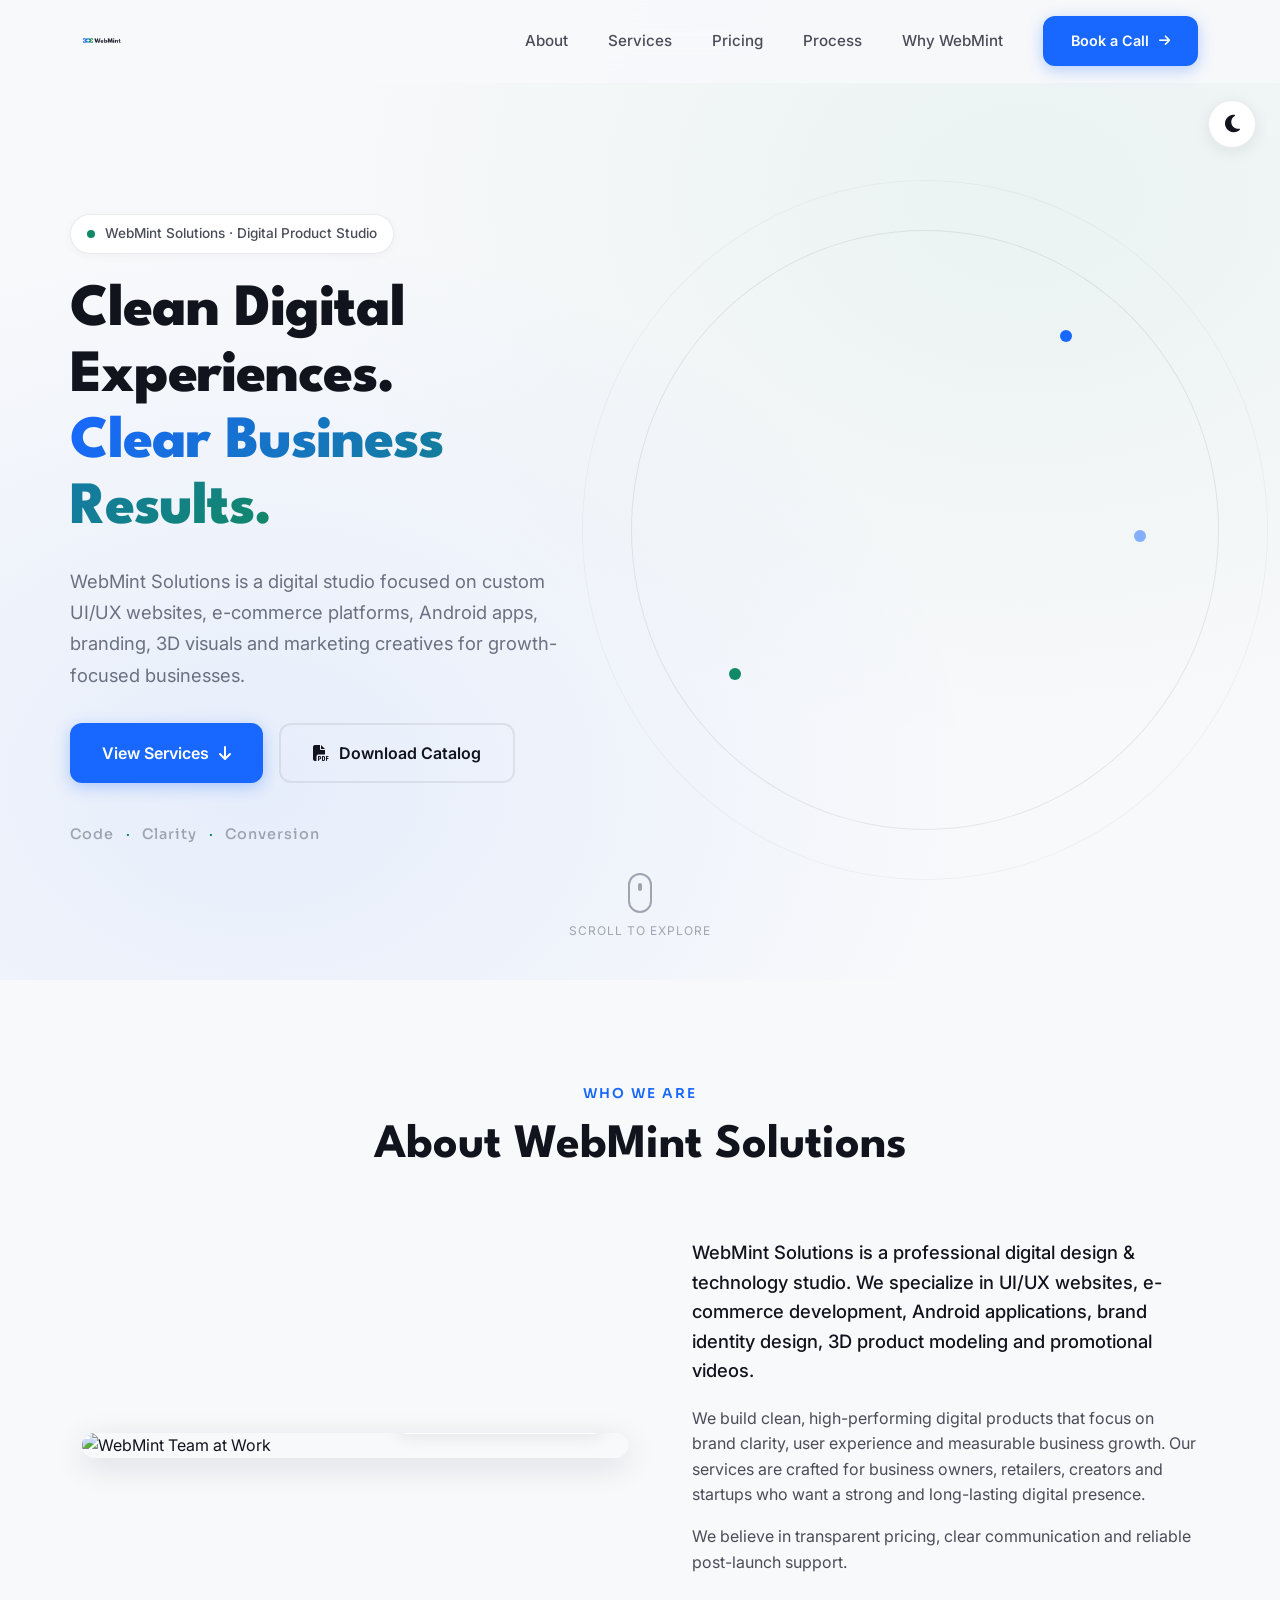
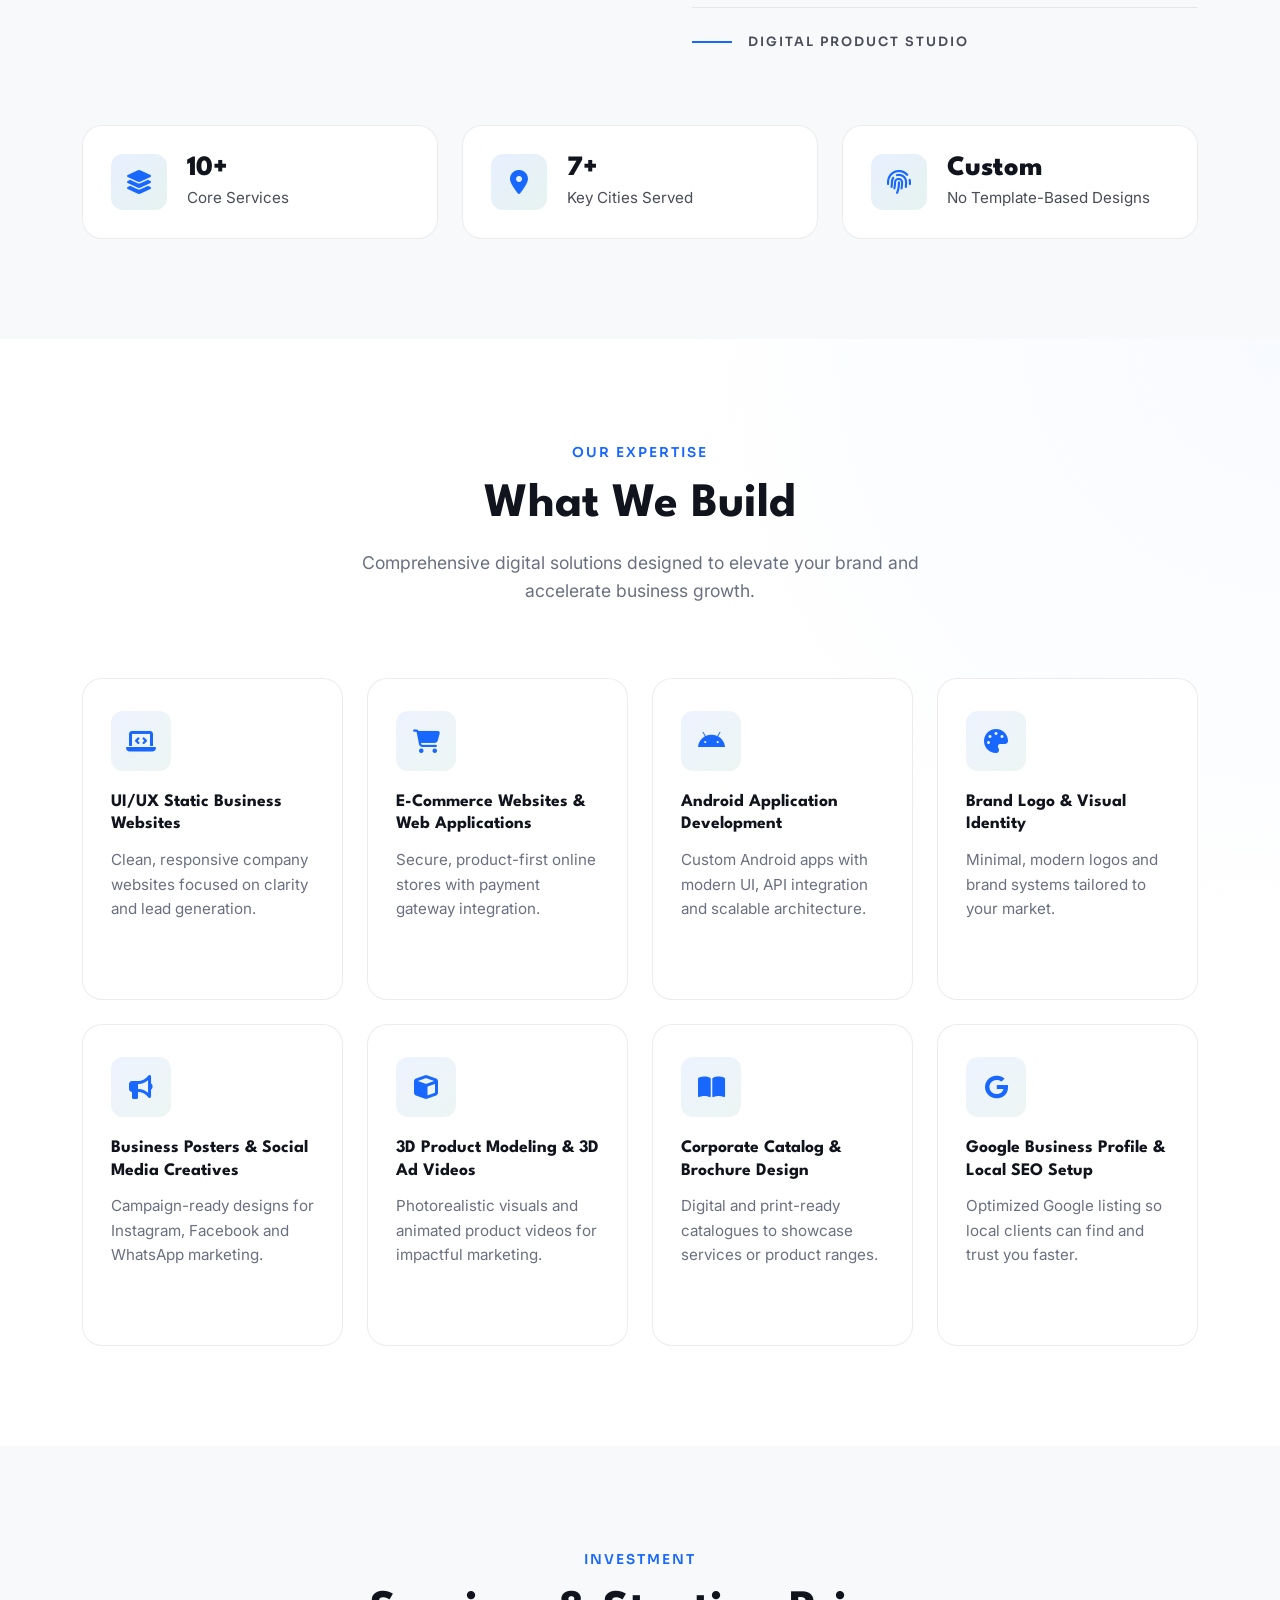
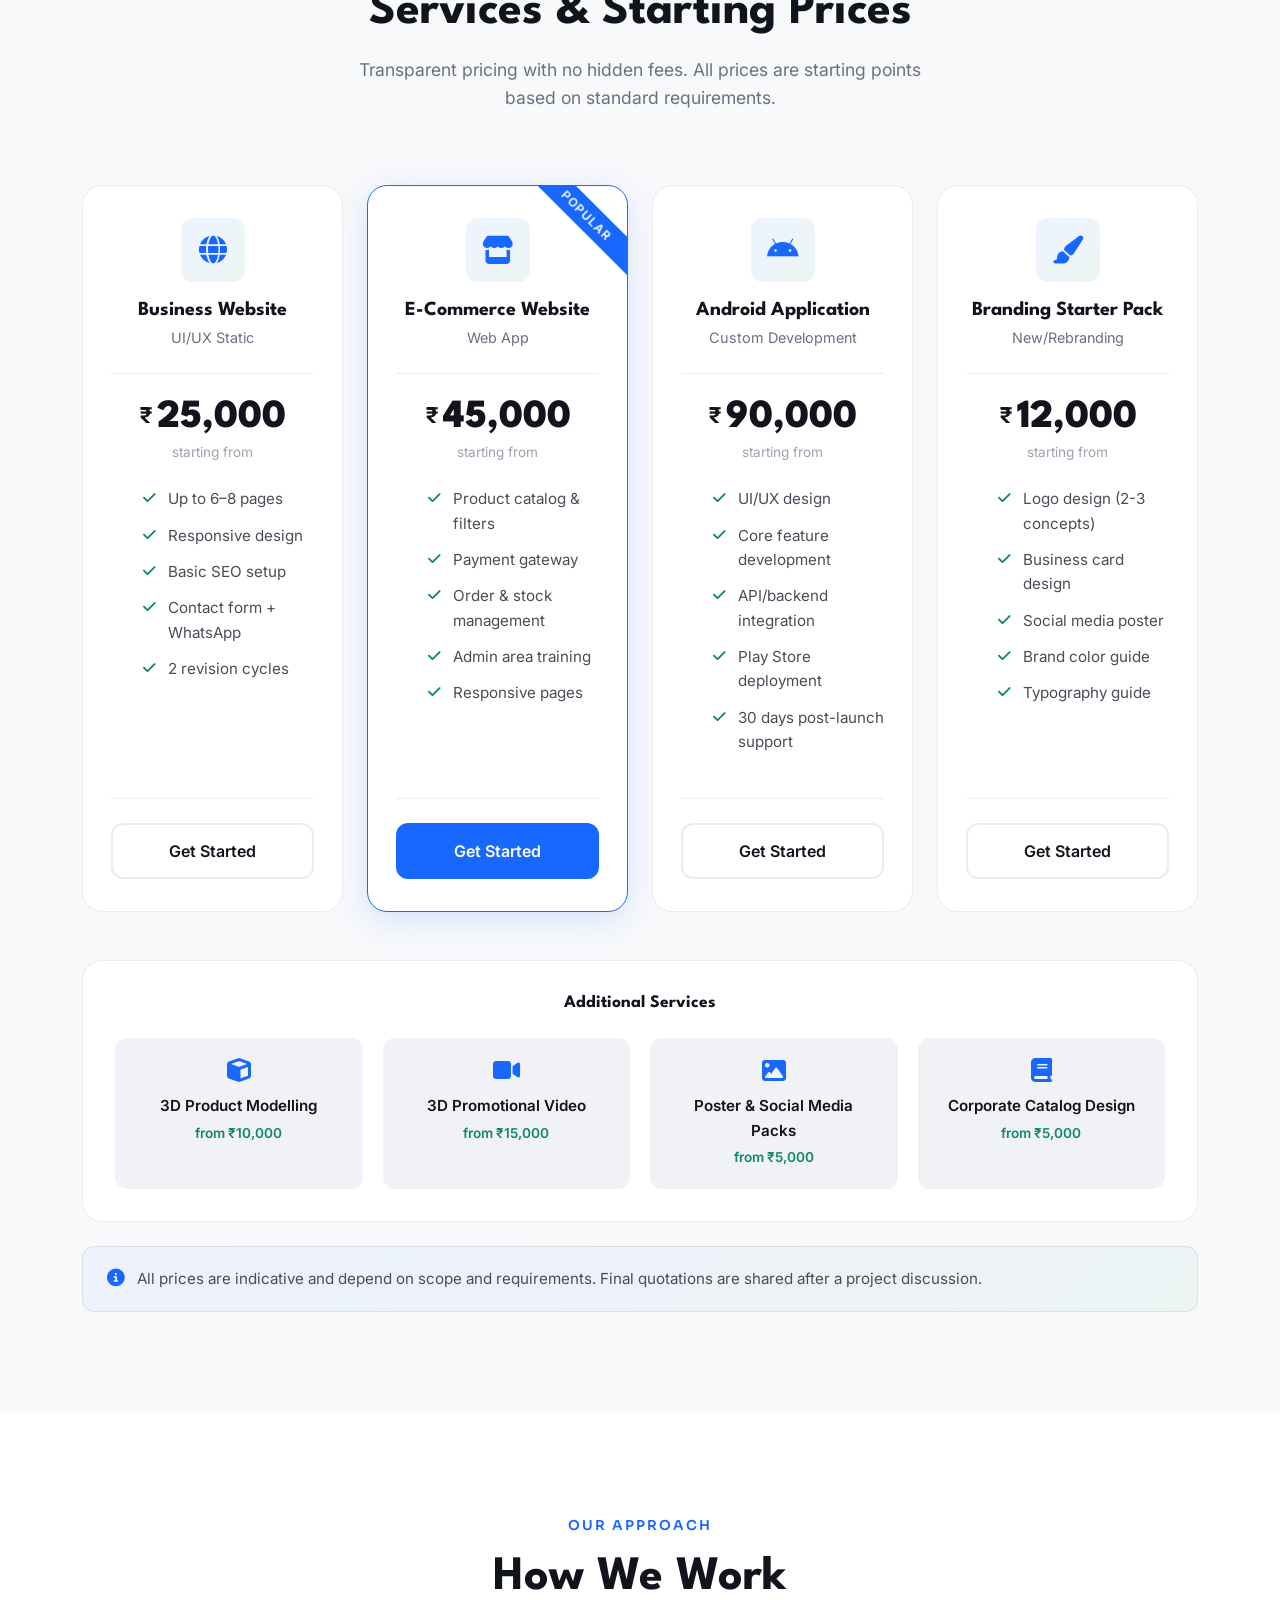
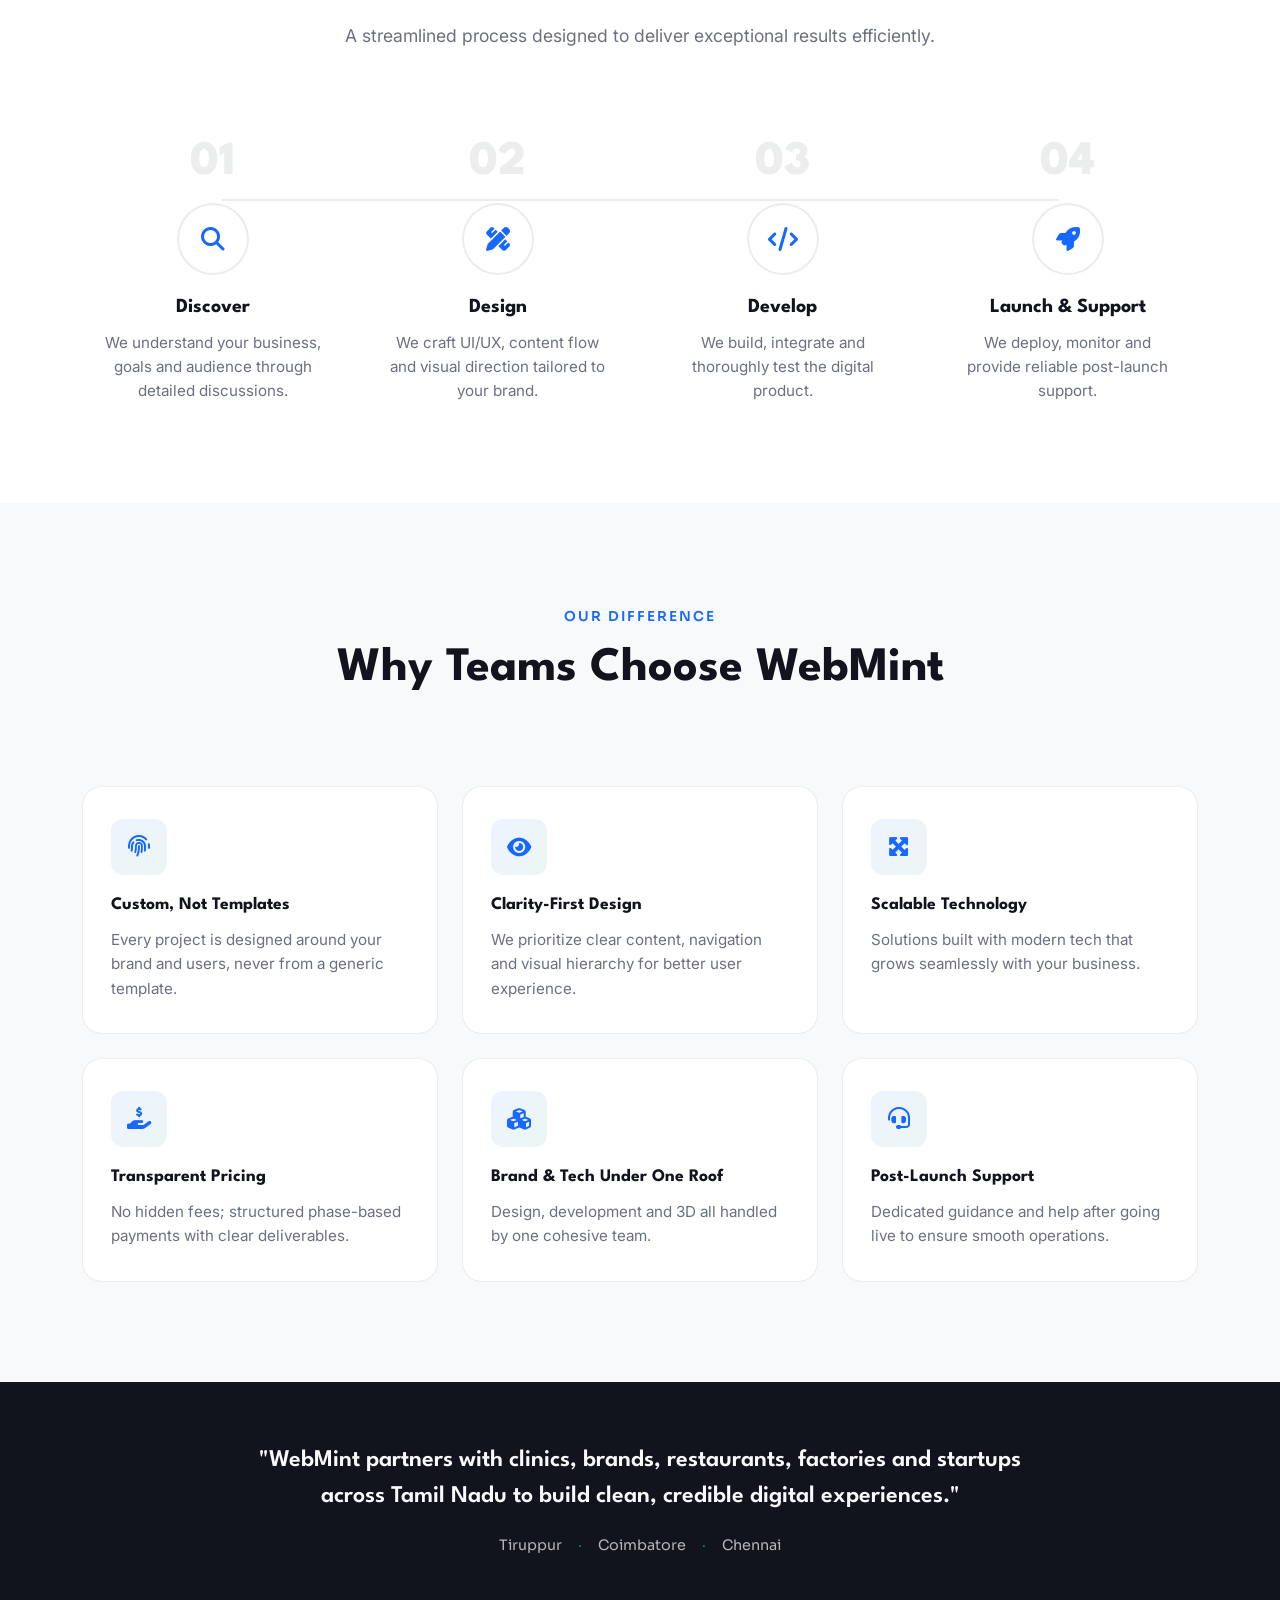
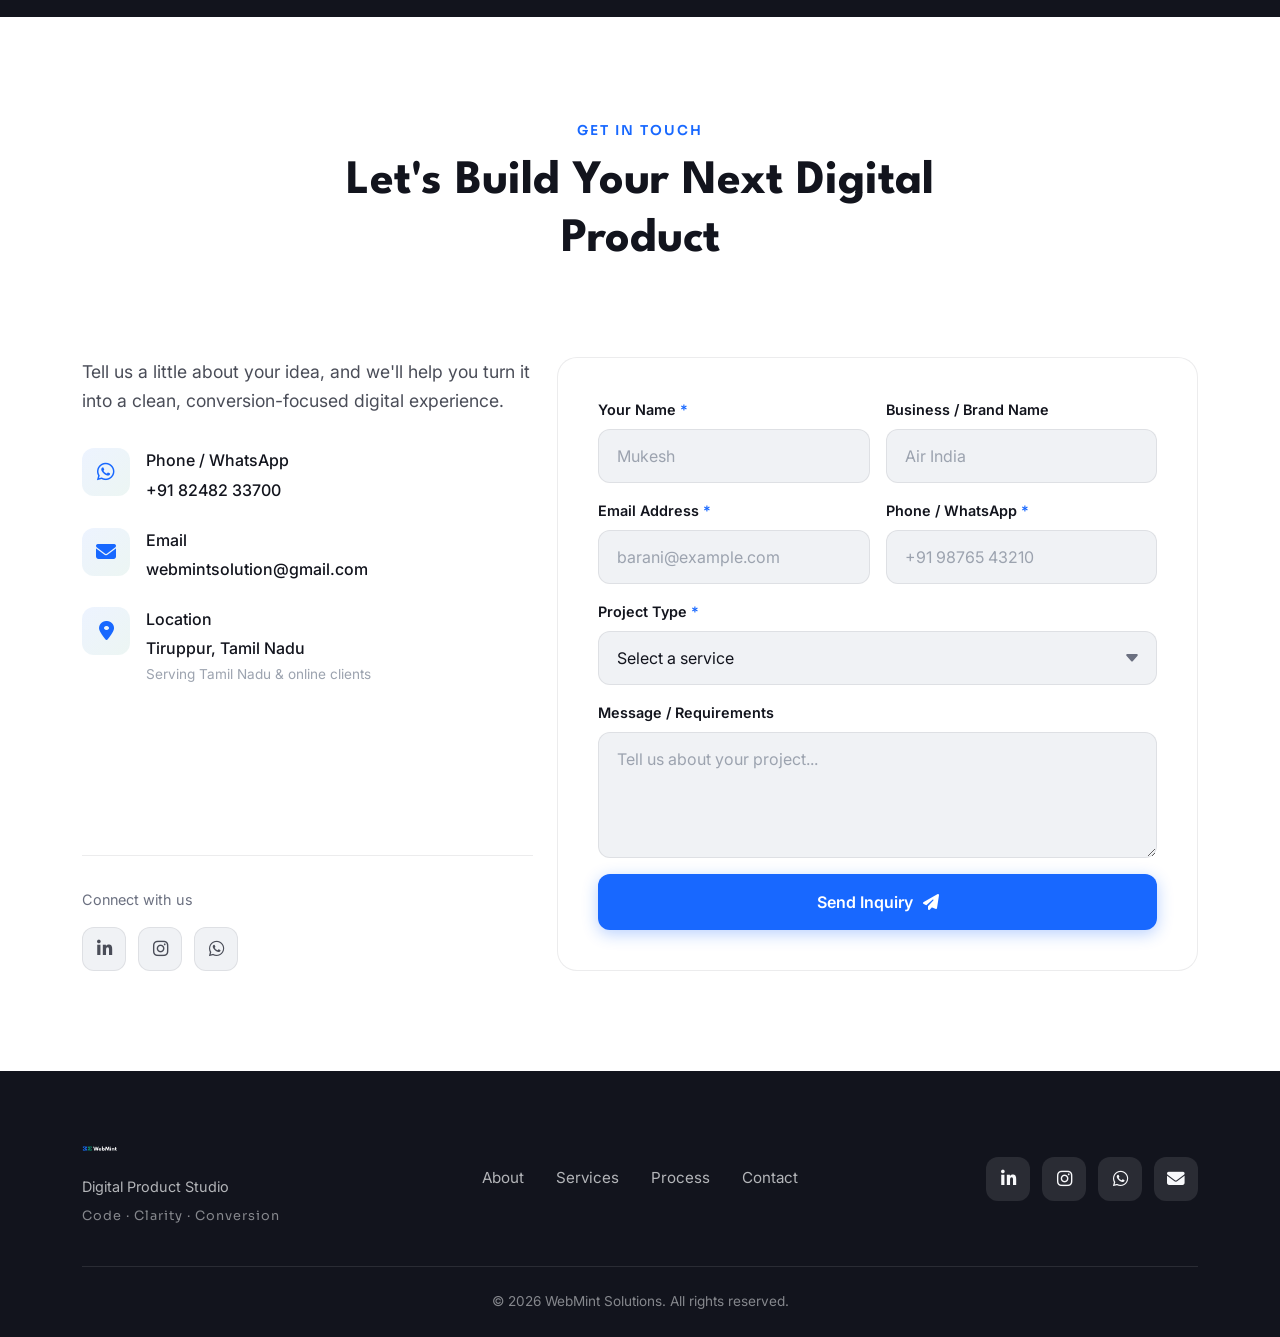
==== index.html @ 571c9b42 "Initial commit: WebMint Solutions website" ====
<!DOCTYPE html>
<html lang="en" data-theme="light">
<head>
    <meta charset="UTF-8">
    <meta name="viewport" content="width=device-width, initial-scale=1.0">
    <meta http-equiv="X-UA-Compatible" content="IE=edge">
    
    <!-- Primary SEO Meta Tags -->
    <title>WebMint Solutions - #1 Web Design & Development Company in Tiruppur | UI/UX Studio</title>
    <meta name="description" content="WebMint Solutions: Leading website design & development company in Tiruppur, Tamil Nadu. Custom UI/UX websites, e-commerce, Android apps, branding & 3D modeling. Starting ₹10,000. Free consultation. Serving Tiruppur, Coimbatore, Chennai.">
    <meta name="keywords" content="website design company Tiruppur, web development Tiruppur, software company Tiruppur, UI UX design Tiruppur, e-commerce development Tiruppur, Android app development Tiruppur, digital marketing Tiruppur, website design company near me, best web design company Tiruppur, affordable website design Tiruppur, website development company Coimbatore, web design Tamil Nadu, logo design Tiruppur, branding agency Tiruppur, 3D modeling Tiruppur, custom software development Tiruppur">
    <meta name="author" content="WebMint Solutions">
    <meta name="robots" content="index, follow, max-snippet:-1, max-image-preview:large, max-video-preview:-1">
    <meta name="googlebot" content="index, follow">
    <meta name="bingbot" content="index, follow">
    <link rel="canonical" href="https://www.webmintsolutions.link/">
    
    <!-- Geo Location Tags -->
    <meta name="geo.region" content="IN-TN">
    <meta name="geo.placename" content="Tiruppur">
    <meta name="geo.position" content="11.1085;77.3411">
    <meta name="ICBM" content="11.1085, 77.3411">
    
    <!-- Language -->
    <meta http-equiv="content-language" content="en-IN">
    <meta name="language" content="English">
    
    <!-- Open Graph / Facebook -->
    <meta property="og:type" content="website">
    <meta property="og:url" content="https://www.webmintsolutions.link/">
    <meta property="og:site_name" content="WebMint Solutions">
    <meta property="og:title" content="WebMint Solutions - Premier Web Design & Development Company in Tiruppur">
    <meta property="og:description" content="Transform your business with custom websites, e-commerce platforms, Android apps & branding. Tiruppur's trusted digital partner since 2023. Starting ₹10,000.">
    <meta property="og:image" content="https://www.webmintsolutions.link/assets/webmint-og-image.jpg">
    <meta property="og:image:width" content="1200">
    <meta property="og:image:height" content="630">
    <meta property="og:locale" content="en_IN">
    
    <!-- Twitter Card -->
    <meta name="twitter:card" content="summary_large_image">
    <meta name="twitter:site" content="@webmintsolutions">
    <meta name="twitter:creator" content="@webmintsolutions">
    <meta name="twitter:url" content="https://www.webmintsolutions.link/">
    <meta name="twitter:title" content="WebMint Solutions - Web Design & Development Company Tiruppur">
    <meta name="twitter:description" content="Custom UI/UX websites, e-commerce, Android apps & branding services in Tiruppur. Free consultation. Call +91 82482 33700">
    <meta name="twitter:image" content="https://www.webmintsolutions.link/assets/webmint-og-image.jpg">
    
    <!-- Favicon -->
    <link rel="icon" type="image/png" sizes="32x32" href="assets/favicon-32x32.jpg">
    <link rel="icon" type="image/png" sizes="16x16" href="assets/favicon-16x16.jpg">
    <link rel="apple-touch-icon" sizes="180x180" href="assets/apple-touch-icon.jpg">
    <link rel="manifest" href="/site.webmanifest">
    <meta name="theme-color" content="#1868FF">
    
    <!-- Google Fonts - Optimized Loading -->
    <link rel="preconnect" href="https://fonts.googleapis.com">
    <link rel="preconnect" href="https://fonts.gstatic.com" crossorigin>
    <link href="https://fonts.googleapis.com/css2?family=League+Spartan:wght@400;500;600;700;800&family=Inter:wght@300;400;500;600;700&family=Sora:wght@300;400;500;600;700&display=swap" rel="stylesheet">
    
    <!-- Preload Critical Resources -->
    <link rel="preload" href="styles.css" as="style">
    <link rel="preload" href="scripts.js" as="script">
    
    <!-- Bootstrap 5 CSS -->
    <link href="https://cdn.jsdelivr.net/npm/bootstrap@5.3.2/dist/css/bootstrap.min.css" rel="stylesheet">
    
    <!-- Font Awesome 6 -->
    <link rel="stylesheet" href="https://cdnjs.cloudflare.com/ajax/libs/font-awesome/6.5.1/css/all.min.css">
    
    <!-- AOS Animation Library -->
    <link href="https://unpkg.com/aos@2.3.1/dist/aos.css" rel="stylesheet">
    
    <!-- Custom CSS -->
    <link rel="stylesheet" href="styles.css">
    
    <!-- Enhanced Structured Data - LocalBusiness -->
    <script type="application/ld+json">
    {
        "@context": "https://schema.org",
        "@type": "LocalBusiness",
        "@id": "https://www.webmintsolutions.link/#organization",
        "name": "WebMint Solutions",
        "alternateName": "WebMint Digital Studio",
        "description": "Leading website design and development company in Tiruppur offering custom UI/UX websites, e-commerce platforms, Android apps, branding, and 3D modeling services.",
        "image": "https://www.webmintsolutions.link/assets/l-logo.png",
        "logo": "https://www.webmintsolutions.link/assets/l-logo.png",
        "url": "https://www.webmintsolutions.link/",
        "telephone": "+91-82482-33700",
        "email": "webmintsolution@gmail.com",
        "priceRange": "₹₹",
        "currenciesAccepted": "INR",
        "paymentAccepted": "Cash, Credit Card, Debit Card, UPI, Bank Transfer",
        "address": {
            "@type": "PostalAddress",
            "streetAddress": "Remote Studio",
            "addressLocality": "Tiruppur",
            "addressRegion": "Tamil Nadu",
            "postalCode": "641601",
            "addressCountry": "IN"
        },
        "geo": {
            "@type": "GeoCoordinates",
            "latitude": "11.1085",
            "longitude": "77.3411"
        },
        "areaServed": [
            {
                "@type": "City",
                "name": "Tiruppur",
                "containedInPlace": {
                    "@type": "State",
                    "name": "Tamil Nadu"
                }
            },
            {
                "@type": "City",
                "name": "Coimbatore"
            },
            {
                "@type": "City",
                "name": "Chennai"
            },
            {
                "@type": "City",
                "name": "Erode"
            },
            {
                "@type": "City",
                "name": "Salem"
            },
            {
                "@type": "State",
                "name": "Tamil Nadu"
            }
        ],
        "openingHoursSpecification": [
            {
                "@type": "OpeningHoursSpecification",
                "dayOfWeek": ["Monday", "Tuesday", "Wednesday", "Thursday", "Friday", "Saturday"],
                "opens": "09:00",
                "closes": "18:00"
            }
        ],
        "sameAs": [
            "https://www.linkedin.com/company/webmintsolutions",
            "https://www.instagram.com/webmintsolutions",
            "https://wa.me/918248233700"
        ],
        "founder": {
            "@type": "Person",
            "name": "Barani"
        },
        "foundingDate": "2023",
        "hasOfferCatalog": {
            "@type": "OfferCatalog",
            "name": "Digital Services",
            "itemListElement": [
                {
                    "@type": "Offer",
                    "itemOffered": {
                        "@type": "Service",
                        "name": "UI/UX Website Design",
                        "description": "Custom responsive website design with modern UI/UX",
                        "provider": {
                            "@type": "LocalBusiness",
                            "name": "WebMint Solutions"
                        },
                        "areaServed": "Tiruppur, Tamil Nadu",
                        "priceSpecification": {
                            "@type": "PriceSpecification",
                            "price": "25000",
                            "priceCurrency": "INR",
                            "valueAddedTaxIncluded": "true"
                        }
                    }
                },
                {
                    "@type": "Offer",
                    "itemOffered": {
                        "@type": "Service",
                        "name": "E-Commerce Development",
                        "description": "Full-featured online store with payment gateway integration",
                        "provider": {
                            "@type": "LocalBusiness",
                            "name": "WebMint Solutions"
                        },
                        "areaServed": "Tiruppur, Tamil Nadu",
                        "priceSpecification": {
                            "@type": "PriceSpecification",
                            "price": "45000",
                            "priceCurrency": "INR"
                        }
                    }
                },
                {
                    "@type": "Offer",
                    "itemOffered": {
                        "@type": "Service",
                        "name": "Android App Development",
                        "description": "Custom Android application development with modern UI",
                        "provider": {
                            "@type": "LocalBusiness",
                            "name": "WebMint Solutions"
                        },
                        "areaServed": "Tiruppur, Tamil Nadu",
                        "priceSpecification": {
                            "@type": "PriceSpecification",
                            "price": "90000",
                            "priceCurrency": "INR"
                        }
                    }
                },
                {
                    "@type": "Offer",
                    "itemOffered": {
                        "@type": "Service",
                        "name": "Brand Identity Design",
                        "description": "Logo design and complete brand identity package",
                        "provider": {
                            "@type": "LocalBusiness",
                            "name": "WebMint Solutions"
                        },
                        "areaServed": "Tiruppur, Tamil Nadu",
                        "priceSpecification": {
                            "@type": "PriceSpecification",
                            "price": "12000",
                            "priceCurrency": "INR"
                        }
                    }
                }
            ]
        },
        "aggregateRating": {
            "@type": "AggregateRating",
            "ratingValue": "4.9",
            "reviewCount": "15",
            "bestRating": "5",
            "worstRating": "1"
        }
    }
    </script>

    <!-- Organization Schema -->
    <script type="application/ld+json">
    {
        "@context": "https://schema.org",
        "@type": "Organization",
        "name": "WebMint Solutions",
        "url": "https://www.webmintsolutions.link/",
        "logo": "https://www.webmintsolutions.link/assets/l-logo.png",
        "contactPoint": {
            "@type": "ContactPoint",
            "telephone": "+91-82482-33700",
            "contactType": "Customer Service",
            "areaServed": "IN",
            "availableLanguage": ["en", "ta"]
        }
    }
    </script>

    <!-- WebSite Schema -->
    <script type="application/ld+json">
    {
        "@context": "https://schema.org",
        "@type": "WebSite",
        "name": "WebMint Solutions",
        "url": "https://www.webmintsolutions.link/",
        "potentialAction": {
            "@type": "SearchAction",
            "target": "https://www.webmintsolutions.link/?s={search_term_string}",
            "query-input": "required name=search_term_string"
        }
    }
    </script>

    <!-- Breadcrumb Schema -->
    <script type="application/ld+json">
    {
        "@context": "https://schema.org",
        "@type": "BreadcrumbList",
        "itemListElement": [
            {
                "@type": "ListItem",
                "position": 1,
                "name": "Home",
                "item": "https://www.webmintsolutions.link/"
            },
            {
                "@type": "ListItem",
                "position": 2,
                "name": "Services",
                "item": "https://www.webmintsolutions.link/#services"
            },
            {
                "@type": "ListItem",
                "position": 3,
                "name": "Contact",
                "item": "https://www.webmintsolutions.link/#contact"
            }
        ]
    }
    </script>
</head>
<body>
    <!-- Preloader -->
    <div id="preloader">
        <div class="loader">
            <div class="loader-inner">
                <span class="loader-text">W</span>
                <span class="loader-text loader-text-two">M</span>
            </div>
        </div>
    </div>

    <!-- Theme Toggle -->
    <button class="theme-toggle" id="themeToggle" aria-label="Toggle dark mode">
        <i class="fas fa-moon" id="themeIcon"></i>
    </button>

    <!-- Navbar -->
    <nav class="navbar navbar-expand-lg fixed-top" id="mainNavbar">
        <div class="container">
            <a class="navbar-brand" href="#">
                <div class="logo-wrapper">
                    <img src="assets/w-logo.png" alt="WebMint Logo" class="logo-icon logo-light" width="40" height="40">
                    <img src="assets/b-logo.png" alt="WebMint Logo" class="logo-icon logo-dark" width="40" height="40">
                    <!-- <span class="logo-text"><span class="logo-web">Web</span><span class="logo-mint">Mint</span></span> -->
                </div>
            </a>
            
            <button class="navbar-toggler" type="button" data-bs-toggle="collapse" data-bs-target="#navbarNav" aria-controls="navbarNav" aria-expanded="false" aria-label="Toggle navigation">
                <span class="toggler-icon">
                    <span></span>
                    <span></span>
                    <span></span>
                </span>
            </button>
            
            <div class="collapse navbar-collapse" id="navbarNav">
                <ul class="navbar-nav ms-auto align-items-lg-center">
                    <li class="nav-item">
                        <a class="nav-link" href="#about">About</a>
                    </li>
                    <li class="nav-item">
                        <a class="nav-link" href="#services">Services</a>
                    </li>
                    <li class="nav-item">
                        <a class="nav-link" href="#pricing">Pricing</a>
                    </li>
                    <li class="nav-item">
                        <a class="nav-link" href="#process">Process</a>
                    </li>
                    <li class="nav-item">
                        <a class="nav-link" href="#why">Why WebMint</a>
                    </li>
                    <li class="nav-item nav-cta">
                        <a class="btn btn-primary btn-nav" href="#contact">
                            <span>Book a Call</span>
                            <i class="fas fa-arrow-right"></i>
                        </a>
                    </li>
                </ul>
            </div>
        </div>
    </nav>

    <!-- Hero Section -->
    <section id="hero" class="hero-section">
        <div class="hero-bg">
            <canvas id="heroCanvas"></canvas>
            <div class="hero-gradient"></div>
        </div>
        
        <div class="container">
            <div class="row align-items-center min-vh-100">
                <div class="col-lg-6 hero-content">
                    <div class="hero-badge" data-aos="fade-up" data-aos-delay="100">
                        <span class="badge-dot"></span>
                        <span>WebMint Solutions · Digital Product Studio</span>
                    </div>
                    
                    <h1 class="hero-title" data-aos="fade-up" data-aos-delay="200">
                        Clean Digital Experiences.<br>
                        <span class="highlight">Clear Business Results.</span>
                    </h1>
                    
                    <p class="hero-subtitle" data-aos="fade-up" data-aos-delay="300">
                        WebMint Solutions is a digital studio focused on custom UI/UX websites, e-commerce platforms, Android apps, branding, 3D visuals and marketing creatives for growth-focused businesses.
                    </p>
                    
                    <div class="hero-buttons" data-aos="fade-up" data-aos-delay="400">
                        <a href="#services" class="btn btn-primary btn-lg">
                            <span>View Services</span>
                            <i class="fas fa-arrow-down"></i>
                        </a>
                      
                        <a href="assets/webmint-catalogue.pdf" 
   download="WebMint-Solutions-Catalogue.pdf" 
   class="btn btn-outline btn-lg btn-catalogue"
   aria-label="Download WebMint Solutions Catalogue">
    <i class="fas fa-file-pdf"></i>
    <span>Download Catalog</span>
</a>
                    </div>
                    
                    <div class="hero-tagline" data-aos="fade-up" data-aos-delay="500">
                        <span class="tagline-item">Code</span>
                        <span class="tagline-dot">·</span>
                        <span class="tagline-item">Clarity</span>
                        <span class="tagline-dot">·</span>
                        <span class="tagline-item">Conversion</span>
                    </div>
                </div>
                

                <div class="col-lg-6 hero-visual" data-aos="fade-left" data-aos-delay="300">
    <div class="spline-container">
        <spline-viewer 
            url="https://prod.spline.design/gZw7CFzpqtRHKfTq/scene.splinecode"
            loading-anim-type="spinner-small-dark"
        ></spline-viewer>
        <div class="visual-decoration">
            <div class="deco-ring ring-1"></div>
            <div class="deco-ring ring-2"></div>
            <div class="deco-dot dot-1"></div>
            <div class="deco-dot dot-2"></div>
            <div class="deco-dot dot-3"></div>
        </div>
    </div>
</div>

            </div>
        </div>
        
        <div class="scroll-indicator">
            <div class="mouse">
                <div class="wheel"></div>
            </div>
            <span>Scroll to explore</span>
        </div>
    </section>

    <!-- About Section -->
    <section id="about" class="about-section section-padding">
        <div class="container">
            <div class="row justify-content-center">
                <div class="col-lg-8 text-center">
                    <span class="section-label" data-aos="fade-up">Who We Are</span>
                    <h2 class="section-title" data-aos="fade-up" data-aos-delay="100">About WebMint Solutions</h2>
                </div>
            </div>
            
            <div class="row align-items-center mt-5">
                <div class="col-lg-6" data-aos="fade-right">
                    <div class="about-image">
                        <img src="https://images.unsplash.com/photo-1522071820081-009f0129c71c?w=600&h=400&fit=crop" alt="WebMint Team at Work" class="img-fluid">
                        <div class="about-image-badge">
                            <span class="badge-number">2+</span>
                            <span class="badge-text">Years of Digital Excellence</span>
                        </div>
                    </div>
                </div>
                
                <div class="col-lg-6" data-aos="fade-left">
                    <div class="about-content">
                        <p class="about-lead">
                            WebMint Solutions is a professional digital design & technology studio. We specialize in UI/UX websites, e-commerce development, Android applications, brand identity design, 3D product modeling and promotional videos.
                        </p>
                        <p>
                            We build clean, high-performing digital products that focus on brand clarity, user experience and measurable business growth. Our services are crafted for business owners, retailers, creators and startups who want a strong and long-lasting digital presence.
                        </p>
                        <p>
                            We believe in transparent pricing, clear communication and reliable post-launch support.
                        </p>
                        
                        <div class="about-signature">
                            <div class="signature-line"></div>
                            <span>Digital Product Studio</span>
                        </div>
                    </div>
                </div>
            </div>
            
            <!-- Stats Cards -->
            <div class="row mt-5 pt-4">
                <div class="col-md-4" data-aos="fade-up" data-aos-delay="100">
                    <div class="stat-card">
                        <div class="stat-icon">
                            <i class="fas fa-layer-group"></i>
                        </div>
                        <div class="stat-content">
                            <span class="stat-number">10+</span>
                            <span class="stat-label">Core Services</span>
                        </div>
                    </div>
                </div>
                
                <div class="col-md-4" data-aos="fade-up" data-aos-delay="200">
                    <div class="stat-card">
                        <div class="stat-icon">
                            <i class="fas fa-map-marker-alt"></i>
                        </div>
                        <div class="stat-content">
                            <span class="stat-number">7+</span>
                            <span class="stat-label">Key Cities Served</span>
                            <!-- <span class="stat-sub">Tiruppur, Coimbatore, Chennai</span> -->
                        </div>
                    </div>
                </div>
                
                <div class="col-md-4" data-aos="fade-up" data-aos-delay="300">
                    <div class="stat-card">
                        <div class="stat-icon">
                            <i class="fas fa-fingerprint"></i>
                        </div>
                        <div class="stat-content">
                            <span class="stat-number">Custom</span>
                            <span class="stat-label">No Template-Based Designs</span>
                        </div>
                    </div>
                </div>
            </div>
        </div>
    </section>

    <!-- Services Overview Section -->
    <section id="services" class="services-section section-padding">
        <div class="services-bg">
            <div class="services-pattern"></div>
        </div>
        
        <div class="container">
            <div class="row justify-content-center">
                <div class="col-lg-8 text-center">
                    <span class="section-label" data-aos="fade-up">Our Expertise</span>
                    <h2 class="section-title" data-aos="fade-up" data-aos-delay="100">What We Build</h2>
                    <p class="section-subtitle" data-aos="fade-up" data-aos-delay="200">
                        Comprehensive digital solutions designed to elevate your brand and accelerate business growth.
                    </p>
                </div>
            </div>
            
            <div class="row mt-5 g-4">
                <!-- Service Card 1 -->
                <div class="col-lg-3 col-md-6" data-aos="fade-up" data-aos-delay="100">
                    <div class="service-card">
                        <div class="service-icon">
                            <i class="fas fa-laptop-code"></i>
                        </div>
                        <h3 class="service-title">UI/UX Static Business Websites</h3>
                        <p class="service-desc">Clean, responsive company websites focused on clarity and lead generation.</p>
                        <div class="service-hover">
                            <a href="#pricing" class="service-link">
                                <span>Learn More</span>
                                <i class="fas fa-arrow-right"></i>
                            </a>
                        </div>
                    </div>
                </div>
                
                <!-- Service Card 2 -->
                <div class="col-lg-3 col-md-6" data-aos="fade-up" data-aos-delay="150">
                    <div class="service-card">
                        <div class="service-icon">
                            <i class="fas fa-shopping-cart"></i>
                        </div>
                        <h3 class="service-title">E-Commerce Websites & Web Applications</h3>
                        <p class="service-desc">Secure, product-first online stores with payment gateway integration.</p>
                        <div class="service-hover">
                            <a href="#pricing" class="service-link">
                                <span>Learn More</span>
                                <i class="fas fa-arrow-right"></i>
                            </a>
                        </div>
                    </div>
                </div>
                
                <!-- Service Card 3 -->
                <div class="col-lg-3 col-md-6" data-aos="fade-up" data-aos-delay="200">
                    <div class="service-card">
                        <div class="service-icon">
                            <i class="fab fa-android"></i>
                        </div>
                        <h3 class="service-title">Android Application Development</h3>
                        <p class="service-desc">Custom Android apps with modern UI, API integration and scalable architecture.</p>
                        <div class="service-hover">
                            <a href="#pricing" class="service-link">
                                <span>Learn More</span>
                                <i class="fas fa-arrow-right"></i>
                            </a>
                        </div>
                    </div>
                </div>
                
                <!-- Service Card 4 -->
                <div class="col-lg-3 col-md-6" data-aos="fade-up" data-aos-delay="250">
                    <div class="service-card">
                        <div class="service-icon">
                            <i class="fas fa-palette"></i>
                        </div>
                        <h3 class="service-title">Brand Logo & Visual Identity</h3>
                        <p class="service-desc">Minimal, modern logos and brand systems tailored to your market.</p>
                        <div class="service-hover">
                            <a href="#pricing" class="service-link">
                                <span>Learn More</span>
                                <i class="fas fa-arrow-right"></i>
                            </a>
                        </div>
                    </div>
                </div>
                
                <!-- Service Card 5 -->
                <div class="col-lg-3 col-md-6" data-aos="fade-up" data-aos-delay="300">
                    <div class="service-card">
                        <div class="service-icon">
                            <i class="fas fa-bullhorn"></i>
                        </div>
                        <h3 class="service-title">Business Posters & Social Media Creatives</h3>
                        <p class="service-desc">Campaign-ready designs for Instagram, Facebook and WhatsApp marketing.</p>
                        <div class="service-hover">
                            <a href="#pricing" class="service-link">
                                <span>Learn More</span>
                                <i class="fas fa-arrow-right"></i>
                            </a>
                        </div>
                    </div>
                </div>
                
                <!-- Service Card 6 -->
                <div class="col-lg-3 col-md-6" data-aos="fade-up" data-aos-delay="350">
                    <div class="service-card">
                        <div class="service-icon">
                            <i class="fas fa-cube"></i>
                        </div>
                        <h3 class="service-title">3D Product Modeling & 3D Ad Videos</h3>
                        <p class="service-desc">Photorealistic visuals and animated product videos for impactful marketing.</p>
                        <div class="service-hover">
                            <a href="#pricing" class="service-link">
                                <span>Learn More</span>
                                <i class="fas fa-arrow-right"></i>
                            </a>
                        </div>
                    </div>
                </div>
                
                <!-- Service Card 7 -->
                <div class="col-lg-3 col-md-6" data-aos="fade-up" data-aos-delay="400">
                    <div class="service-card">
                        <div class="service-icon">
                            <i class="fas fa-book-open"></i>
                        </div>
                        <h3 class="service-title">Corporate Catalog & Brochure Design</h3>
                        <p class="service-desc">Digital and print-ready catalogues to showcase services or product ranges.</p>
                        <div class="service-hover">
                            <a href="#pricing" class="service-link">
                                <span>Learn More</span>
                                <i class="fas fa-arrow-right"></i>
                            </a>
                        </div>
                    </div>
                </div>
                
                <!-- Service Card 8 -->
                <div class="col-lg-3 col-md-6" data-aos="fade-up" data-aos-delay="450">
                    <div class="service-card">
                        <div class="service-icon">
                            <i class="fab fa-google"></i>
                        </div>
                        <h3 class="service-title">Google Business Profile & Local SEO Setup</h3>
                        <p class="service-desc">Optimized Google listing so local clients can find and trust you faster.</p>
                        <div class="service-hover">
                            <a href="#pricing" class="service-link">
                                <span>Learn More</span>
                                <i class="fas fa-arrow-right"></i>
                            </a>
                        </div>
                    </div>
                </div>
            </div>
        </div>
    </section>

    <!-- Pricing Section -->
    <section id="pricing" class="pricing-section section-padding">
        <div class="container">
            <div class="row justify-content-center">
                <div class="col-lg-8 text-center">
                    <span class="section-label" data-aos="fade-up">Investment</span>
                    <h2 class="section-title" data-aos="fade-up" data-aos-delay="100">Services & Starting Prices</h2>
                    <p class="section-subtitle" data-aos="fade-up" data-aos-delay="200">
                        Transparent pricing with no hidden fees. All prices are starting points based on standard requirements.
                    </p>
                </div>
            </div>
            
            <div class="row mt-5 g-4">
                <!-- Pricing Card 1 -->
                <div class="col-lg-3 col-md-6" data-aos="fade-up" data-aos-delay="100">
                    <div class="pricing-card">
                        <div class="pricing-header">
                            <div class="pricing-icon">
                                <i class="fas fa-globe"></i>
                            </div>
                            <h3 class="pricing-title">Business Website</h3>
                            <p class="pricing-subtitle">UI/UX Static</p>
                        </div>
                        <div class="pricing-body">
                            <div class="pricing-amount">
                                <span class="currency">₹</span>
                                <span class="price">25,000</span>
                                <span class="period">starting from</span>
                            </div>
                            <ul class="pricing-features">
                                <li><i class="fas fa-check"></i>Up to 6–8 pages</li>
                                <li><i class="fas fa-check"></i>Responsive design</li>
                                <li><i class="fas fa-check"></i>Basic SEO setup</li>
                                <li><i class="fas fa-check"></i>Contact form + WhatsApp</li>
                                <li><i class="fas fa-check"></i>2 revision cycles</li>
                            </ul>
                        </div>
                        <div class="pricing-footer">
                            <a href="#contact" class="btn btn-pricing">Get Started</a>
                        </div>
                    </div>
                </div>
                
                <!-- Pricing Card 2 -->
                <div class="col-lg-3 col-md-6" data-aos="fade-up" data-aos-delay="200">
                    <div class="pricing-card popular">
                        <div class="popular-badge">Popular</div>
                        <div class="pricing-header">
                            <div class="pricing-icon">
                                <i class="fas fa-store"></i>
                            </div>
                            <h3 class="pricing-title">E-Commerce Website</h3>
                            <p class="pricing-subtitle">Web App</p>
                        </div>
                        <div class="pricing-body">
                            <div class="pricing-amount">
                                <span class="currency">₹</span>
                                <span class="price">45,000</span>
                                <span class="period">starting from</span>
                            </div>
                            <ul class="pricing-features">
                                <li><i class="fas fa-check"></i>Product catalog & filters</li>
                                <li><i class="fas fa-check"></i>Payment gateway</li>
                                <li><i class="fas fa-check"></i>Order & stock management</li>
                                <li><i class="fas fa-check"></i>Admin area training</li>
                                <li><i class="fas fa-check"></i>Responsive pages</li>
                            </ul>
                        </div>
                        <div class="pricing-footer">
                            <a href="#contact" class="btn btn-pricing-primary">Get Started</a>
                        </div>
                    </div>
                </div>
                
                <!-- Pricing Card 3 -->
                <div class="col-lg-3 col-md-6" data-aos="fade-up" data-aos-delay="300">
                    <div class="pricing-card">
                        <div class="pricing-header">
                            <div class="pricing-icon">
                                <i class="fab fa-android"></i>
                            </div>
                            <h3 class="pricing-title">Android Application</h3>
                            <p class="pricing-subtitle">Custom Development</p>
                        </div>
                        <div class="pricing-body">
                            <div class="pricing-amount">
                                <span class="currency">₹</span>
                                <span class="price">90,000</span>
                                <span class="period">starting from</span>
                            </div>
                            <ul class="pricing-features">
                                <li><i class="fas fa-check"></i>UI/UX design</li>
                                <li><i class="fas fa-check"></i>Core feature development</li>
                                <li><i class="fas fa-check"></i>API/backend integration</li>
                                <li><i class="fas fa-check"></i>Play Store deployment</li>
                                <li><i class="fas fa-check"></i>30 days post-launch support</li>
                            </ul>
                        </div>
                        <div class="pricing-footer">
                            <a href="#contact" class="btn btn-pricing">Get Started</a>
                        </div>
                    </div>
                </div>
                
                <!-- Pricing Card 4 -->
                <div class="col-lg-3 col-md-6" data-aos="fade-up" data-aos-delay="400">
                    <div class="pricing-card">
                        <div class="pricing-header">
                            <div class="pricing-icon">
                                <i class="fas fa-paint-brush"></i>
                            </div>
                            <h3 class="pricing-title">Branding Starter Pack</h3>
                            <p class="pricing-subtitle">New/Rebranding</p>
                        </div>
                        <div class="pricing-body">
                            <div class="pricing-amount">
                                <span class="currency">₹</span>
                                <span class="price">12,000</span>
                                <span class="period">starting from</span>
                            </div>
                            <ul class="pricing-features">
                                <li><i class="fas fa-check"></i>Logo design (2-3 concepts)</li>
                                <li><i class="fas fa-check"></i>Business card design</li>
                                <li><i class="fas fa-check"></i>Social media poster</li>
                                <li><i class="fas fa-check"></i>Brand color guide</li>
                                <li><i class="fas fa-check"></i>Typography guide</li>
                            </ul>
                        </div>
                        <div class="pricing-footer">
                            <a href="#contact" class="btn btn-pricing">Get Started</a>
                        </div>
                    </div>
                </div>
            </div>
            
            <!-- Additional Services -->
            <div class="row mt-5">
                <div class="col-12">
                    <div class="additional-services" data-aos="fade-up">
                        <h4>Additional Services</h4>
                        <div class="services-grid">
                            <div class="add-service-item">
                                <i class="fas fa-cube"></i>
                                <span class="service-name">3D Product Modelling</span>
                                <span class="service-price">from ₹10,000</span>
                            </div>
                            <div class="add-service-item">
                                <i class="fas fa-video"></i>
                                <span class="service-name">3D Promotional Video</span>
                                <span class="service-price">from ₹15,000</span>
                            </div>
                            <div class="add-service-item">
                                <i class="fas fa-image"></i>
                                <span class="service-name">Poster & Social Media Packs</span>
                                <span class="service-price">from ₹5,000</span>
                            </div>
                            <div class="add-service-item">
                                <i class="fas fa-book"></i>
                                <span class="service-name">Corporate Catalog Design</span>
                                <span class="service-price">from ₹5,000</span>
                            </div>
                        </div>
                    </div>
                </div>
            </div>
            
            <!-- Pricing Note -->
            <div class="row mt-4">
                <div class="col-12">
                    <div class="pricing-note" data-aos="fade-up">
                        <i class="fas fa-info-circle"></i>
                        <p>All prices are indicative and depend on scope and requirements. Final quotations are shared after a project discussion.</p>
                    </div>
                </div>
            </div>
        </div>
    </section>

    <!-- Process Section -->
    <section id="process" class="process-section section-padding">
        <div class="container">
            <div class="row justify-content-center">
                <div class="col-lg-8 text-center">
                    <span class="section-label" data-aos="fade-up">Our Approach</span>
                    <h2 class="section-title" data-aos="fade-up" data-aos-delay="100">How We Work</h2>
                    <p class="section-subtitle" data-aos="fade-up" data-aos-delay="200">
                        A streamlined process designed to deliver exceptional results efficiently.
                    </p>
                </div>
            </div>
            
            <div class="process-timeline mt-5">
                <div class="timeline-line"></div>
                
                <div class="row">
                    <!-- Step 1 -->
                    <div class="col-lg-3 col-md-6" data-aos="fade-up" data-aos-delay="100">
                        <div class="process-step">
                            <div class="step-number">01</div>
                            <div class="step-icon">
                                <i class="fas fa-search"></i>
                            </div>
                            <h3 class="step-title">Discover</h3>
                            <p class="step-desc">We understand your business, goals and audience through detailed discussions.</p>
                        </div>
                    </div>
                    
                    <!-- Step 2 -->
                    <div class="col-lg-3 col-md-6" data-aos="fade-up" data-aos-delay="200">
                        <div class="process-step">
                            <div class="step-number">02</div>
                            <div class="step-icon">
                                <i class="fas fa-pencil-ruler"></i>
                            </div>
                            <h3 class="step-title">Design</h3>
                            <p class="step-desc">We craft UI/UX, content flow and visual direction tailored to your brand.</p>
                        </div>
                    </div>
                    
                    <!-- Step 3 -->
                    <div class="col-lg-3 col-md-6" data-aos="fade-up" data-aos-delay="300">
                        <div class="process-step">
                            <div class="step-number">03</div>
                            <div class="step-icon">
                                <i class="fas fa-code"></i>
                            </div>
                            <h3 class="step-title">Develop</h3>
                            <p class="step-desc">We build, integrate and thoroughly test the digital product.</p>
                        </div>
                    </div>
                    
                    <!-- Step 4 -->
                    <div class="col-lg-3 col-md-6" data-aos="fade-up" data-aos-delay="400">
                        <div class="process-step">
                            <div class="step-number">04</div>
                            <div class="step-icon">
                                <i class="fas fa-rocket"></i>
                            </div>
                            <h3 class="step-title">Launch & Support</h3>
                            <p class="step-desc">We deploy, monitor and provide reliable post-launch support.</p>
                        </div>
                    </div>
                </div>
            </div>
        </div>
    </section>

    <!-- Why WebMint Section -->
    <section id="why" class="why-section section-padding">
        <div class="container">
            <div class="row justify-content-center">
                <div class="col-lg-8 text-center">
                    <span class="section-label" data-aos="fade-up">Our Difference</span>
                    <h2 class="section-title" data-aos="fade-up" data-aos-delay="100">Why Teams Choose WebMint</h2>
                </div>
            </div>
            
            <div class="row mt-5 g-4">
                <!-- Feature 1 -->
                <div class="col-lg-4 col-md-6" data-aos="fade-up" data-aos-delay="100">
                    <div class="why-card">
                        <div class="why-icon">
                            <i class="fas fa-fingerprint"></i>
                        </div>
                        <h3 class="why-title">Custom, Not Templates</h3>
                        <p class="why-desc">Every project is designed around your brand and users, never from a generic template.</p>
                    </div>
                </div>
                
                <!-- Feature 2 -->
                <div class="col-lg-4 col-md-6" data-aos="fade-up" data-aos-delay="150">
                    <div class="why-card">
                        <div class="why-icon">
                            <i class="fas fa-eye"></i>
                        </div>
                        <h3 class="why-title">Clarity-First Design</h3>
                        <p class="why-desc">We prioritize clear content, navigation and visual hierarchy for better user experience.</p>
                    </div>
                </div>
                
                <!-- Feature 3 -->
                <div class="col-lg-4 col-md-6" data-aos="fade-up" data-aos-delay="200">
                    <div class="why-card">
                        <div class="why-icon">
                            <i class="fas fa-expand-arrows-alt"></i>
                        </div>
                        <h3 class="why-title">Scalable Technology</h3>
                        <p class="why-desc">Solutions built with modern tech that grows seamlessly with your business.</p>
                    </div>
                </div>
                
                <!-- Feature 4 -->
                <div class="col-lg-4 col-md-6" data-aos="fade-up" data-aos-delay="250">
                    <div class="why-card">
                        <div class="why-icon">
                            <i class="fas fa-hand-holding-usd"></i>
                        </div>
                        <h3 class="why-title">Transparent Pricing</h3>
                        <p class="why-desc">No hidden fees; structured phase-based payments with clear deliverables.</p>
                    </div>
                </div>
                
                <!-- Feature 5 -->
                <div class="col-lg-4 col-md-6" data-aos="fade-up" data-aos-delay="300">
                    <div class="why-card">
                        <div class="why-icon">
                            <i class="fas fa-cubes"></i>
                        </div>
                        <h3 class="why-title">Brand & Tech Under One Roof</h3>
                        <p class="why-desc">Design, development and 3D all handled by one cohesive team.</p>
                    </div>
                </div>
                
                <!-- Feature 6 -->
                <div class="col-lg-4 col-md-6" data-aos="fade-up" data-aos-delay="350">
                    <div class="why-card">
                        <div class="why-icon">
                            <i class="fas fa-headset"></i>
                        </div>
                        <h3 class="why-title">Post-Launch Support</h3>
                        <p class="why-desc">Dedicated guidance and help after going live to ensure smooth operations.</p>
                    </div>
                </div>
            </div>
        </div>
    </section>

    <!-- Highlight Band -->
    <section class="highlight-band">
        <div class="container">
            <div class="highlight-content" data-aos="fade-up">
                <p class="highlight-text">
                    "WebMint partners with clinics, brands, restaurants, factories and startups across Tamil Nadu to build clean, credible digital experiences."
                </p>
                <div class="highlight-cities">
                    <span>Tiruppur</span>
                    <span class="dot">·</span>
                    <span>Coimbatore</span>
                    <span class="dot">·</span>
                    <span>Chennai</span>
                </div>
            </div>
        </div>
    </section>

    <!-- Contact Section -->
    <section id="contact" class="contact-section section-padding">
        <div class="container">
            <div class="row justify-content-center">
                <div class="col-lg-8 text-center">
                    <span class="section-label" data-aos="fade-up">Get In Touch</span>
                    <h2 class="section-title" data-aos="fade-up" data-aos-delay="100">Let's Build Your Next Digital Product</h2>
                </div>
            </div>
            
            <div class="row mt-5 g-4">
                <!-- Contact Info -->
                <div class="col-lg-5" data-aos="fade-right">
                    <div class="contact-info">
                        <p class="contact-intro">
                            Tell us a little about your idea, and we'll help you turn it into a clean, conversion-focused digital experience.
                        </p>
                        
                        <div class="contact-details">
                            <div class="contact-item">
                                <div class="contact-icon">
                                    <i class="fab fa-whatsapp"></i>
                                </div>
                                <div class="contact-text">
                                    <span class="contact-label">Phone / WhatsApp</span>
                                    <a href="https://wa.me/918248233700" target="_blank" rel="noopener">+91 82482 33700</a>
                                </div>
                            </div>
                            
                            <div class="contact-item">
                                <div class="contact-icon">
                                    <i class="fas fa-envelope"></i>
                                </div>
                                <div class="contact-text">
                                    <span class="contact-label">Email</span>
                                    <a href="mailto:webmintsolution@gmail.com">webmintsolution@gmail.com</a>
                                </div>
                            </div>
                            
                            <div class="contact-item">
                                <div class="contact-icon">
                                    <i class="fas fa-map-marker-alt"></i>
                                </div>
                                <div class="contact-text">
                                    <span class="contact-label">Location</span>
                                    <span>Tiruppur, Tamil Nadu</span>
                                    <span class="sub">Serving Tamil Nadu & online clients</span>
                                </div>
                            </div>
                        </div>
                        
                        <div class="contact-social">
                            <span>Connect with us</span>
                            <div class="social-links">
                                <a href="https://www.linkedin.com/company/webmintsolutions" target="_blank" rel="noopener" aria-label="LinkedIn">
                                    <i class="fab fa-linkedin-in"></i>
                                </a>
                                <a href="https://www.instagram.com/webmintsolutions" target="_blank" rel="noopener" aria-label="Instagram">
                                    <i class="fab fa-instagram"></i>
                                </a>
                                <a href="https://wa.me/918248233700" target="_blank" rel="noopener" aria-label="WhatsApp">
                                    <i class="fab fa-whatsapp"></i>
                                </a>
                            </div>
                        </div>
                    </div>
                </div>
                
                <!-- Contact Form -->
                <div class="col-lg-7" data-aos="fade-left">
                    <div class="contact-form-wrapper">
                        <form id="contactForm" class="contact-form">

                            <div class="row g-3">
                                <div class="col-md-6">
                                    <div class="form-group">
                                        <label for="name">Your Name <span class="required">*</span></label>
                                        <input type="text" id="name" name="to_name" class="form-control" placeholder="Mukesh" required>
                                    </div>
                                </div>
                                
                                <div class="col-md-6">
                                    <div class="form-group">
                                        <label for="business">Business / Brand Name</label>
                                        <input type="text" id="business" name="business" class="form-control" placeholder="Air India ">
                                    </div>
                                </div>
                                
                                <div class="col-md-6">
                                    <div class="form-group">
                                        <label for="email">Email Address <span class="required">*</span></label>
                                        <input type="email" id="email" name="to_email" class="form-control" placeholder="barani@example.com" required>
                                    </div>
                                </div>
                                
                                <div class="col-md-6">
                                    <div class="form-group">
                                        <label for="phone">Phone / WhatsApp <span class="required">*</span></label>
                                        <input type="tel" id="phone" name="phone" class="form-control" placeholder="+91 98765 43210" required>
                                    </div>
                                </div>
                                
                                <div class="col-12">
                                    <div class="form-group">
                                        <label for="projectType">Project Type <span class="required">*</span></label>
                                        <select id="projectType" name="project_type" class="form-control" required>
                                            <option value="" disabled selected>Select a service</option>
                                            <option value="website">Website</option>
                                            <option value="ecommerce">E-Commerce</option>
                                            <option value="android">Android App</option>
                                            <option value="branding">Branding</option>
                                            <option value="3d">3D Modeling / Video</option>
                                            <option value="other">Other</option>
                                        </select>
                                    </div>
                                </div>
                                
                                <div class="col-12">
                                    <div class="form-group">
                                        <label for="message">Message / Requirements</label>
                                        <textarea id="message" name="message" class="form-control" rows="4" placeholder="Tell us about your project..."></textarea>
                                    </div>
                                </div>

                                 <input type="checkbox" name="botcheck" class="hidden" style="display: none;">

                                <div class="col-12">
                                    <button type="submit" class="btn btn-primary btn-submit">
                                        <span>Send Inquiry</span>
                                        <i class="fas fa-paper-plane"></i>
                                    </button>
                                </div>
                            </div>
                        </form>
                        
                        <!-- Success Message -->
                        <div id="formSuccess" class="form-success" style="display: none;">
                            <div class="success-icon">
                                <i class="fas fa-check-circle"></i>
                            </div>
                            <h3>Thank You!</h3>
                            <p>We've received your inquiry. Our team will get back to you within 24–48 hours.</p>
                        </div>
                    </div>
                </div>
            </div>
        </div>
    </section>

    <!-- Footer -->
    <footer class="footer">
        <div class="container">
            <div class="footer-main">
                <div class="row align-items-center">
                    <div class="col-lg-4 col-md-6">
                        <div class="footer-brand">
                            <a href="#" class="footer-logo">
                                <img src="assets/b-logo.png" alt="WebMint Logo" class="logo-icon" width="40" height="40">
                                <!-- <span class="logo-text"><span class="logo-web">Web</span><span class="logo-mint">Mint</span></span> -->
                            </a>
                            <p class="footer-tagline">Digital Product Studio</p>
                            <p class="footer-motto">Code · Clarity · Conversion</p>
                        </div>
                    </div>
                    
                    <div class="col-lg-4 col-md-6">
                        <nav class="footer-nav">
                            <a href="#about">About</a>
                            <a href="#services">Services</a>
                            <a href="#process">Process</a>
                            <a href="#contact">Contact</a>
                        </nav>
                    </div>
                    
                    <div class="col-lg-4 col-md-12">
                        <div class="footer-social">
                            <a href="https://www.linkedin.com/company/webmintsolutions" target="_blank" rel="noopener" aria-label="LinkedIn">
                                <i class="fab fa-linkedin-in"></i>
                            </a>
                            <a href="https://www.instagram.com/webmint_solution?igsh=MW5ocnd2aHlwM2dxbA==" target="_blank" rel="noopener" aria-label="Instagram">
                                <i class="fab fa-instagram"></i>
                            </a>
                            <a href="https://wa.me/918248233700" target="_blank" rel="noopener" aria-label="WhatsApp">
                                <i class="fab fa-whatsapp"></i>
                            </a>
                            <a href="mailto:webmintsolution@gmail.com" aria-label="Email">
                                <i class="fas fa-envelope"></i>
                            </a>
                        </div>
                    </div>
                </div>
            </div>
            
            <div class="footer-bottom">
                <p>&copy; <span id="currentYear"></span> WebMint Solutions. All rights reserved.</p>
            </div>
        </div>
    </footer>

    <!-- Back to Top -->
    <button class="back-to-top" id="backToTop" aria-label="Back to top">
        <i class="fas fa-arrow-up"></i>
    </button>

    <!-- Scripts -->
    <!-- Bootstrap 5 JS -->
    <script src="https://cdn.jsdelivr.net/npm/bootstrap@5.3.2/dist/js/bootstrap.bundle.min.js"></script>
    
    <!-- GSAP -->
    <script src="https://cdnjs.cloudflare.com/ajax/libs/gsap/3.12.4/gsap.min.js"></script>
    <script src="https://cdnjs.cloudflare.com/ajax/libs/gsap/3.12.4/ScrollTrigger.min.js"></script>
    
    <!-- AOS Animation -->
    <script src="https://unpkg.com/aos@2.3.1/dist/aos.js"></script>
    
    <!-- Lottie Player -->
    <script src="https://unpkg.com/@lottiefiles/lottie-player@2.0.4/dist/lottie-player.js"></script>
    
    <!-- Three.js -->
    <script src="https://cdnjs.cloudflare.com/ajax/libs/three.js/r128/three.min.js"></script>

     <script type="text/javascript" src="https://cdn.jsdelivr.net/npm/@emailjs/browser@3/dist/email.min.js"></script>
    <script type="text/javascript">
        (function(){
            emailjs.init("VQrBFkcu39uZtPi21"); // Replace with your Public Key
        })();
    </script>

    <script type="module" src="https://unpkg.com/@splinetool/viewer@1.12.4/build/spline-viewer.js"></script>

    
    <!-- Custom JS -->
    <!-- Custom JS -->
    <script src="scripts.js"></script>


</body>
</html>
---- styles.css ----
/* ============================================
   WebMint Solutions - Main Stylesheet
   Version: 1.0.0
   ============================================ */

/* ============================================
   CSS Variables & Theme Configuration
   ============================================ */
:root {
    /* Brand Colors - Light Mode */
    --color-primary-dark: #12141D;
    --color-royal-blue: #1868FF;
    --color-mint-green: #118866;
    --color-oyster-white: #F8F9FB;
    --color-pure-white: #FFFFFF;
    
    /* Light Mode Theme */
    --bg-primary: #F8F9FB;
    --bg-secondary: #FFFFFF;
    --bg-tertiary: #F0F2F5;
    --bg-card: #FFFFFF;
    --bg-navbar: rgba(248, 249, 251, 0.9);
    --bg-navbar-scroll: rgba(248, 249, 251, 0.98);
    
    --text-primary: #12141D;
    --text-secondary: #4A4D58;
    --text-tertiary: #6B7080;
    --text-muted: #9CA3AF;
    
    --border-color: rgba(18, 20, 29, 0.08);
    --border-light: rgba(18, 20, 29, 0.05);
    
    --shadow-sm: 0 2px 8px rgba(18, 20, 29, 0.04);
    --shadow-md: 0 4px 16px rgba(18, 20, 29, 0.08);
    --shadow-lg: 0 8px 32px rgba(18, 20, 29, 0.12);
    --shadow-xl: 0 16px 48px rgba(18, 20, 29, 0.16);
    
    /* Accent Colors */
    --accent-primary: #1868FF;
    --accent-secondary: #118866;
    --accent-gradient: linear-gradient(135deg, #1868FF 0%, #118866 100%);
    
    /* Typography */
    --font-heading: 'League Spartan', sans-serif;
    --font-body: 'Inter', sans-serif;
    --font-accent: 'Sora', sans-serif;
    
    /* Spacing */
    --section-padding: 100px;
    --section-padding-mobile: 60px;
    
    /* Transitions */
    --transition-fast: 0.2s ease;
    --transition-normal: 0.3s ease;
    --transition-slow: 0.5s ease;
    
    /* Border Radius */
    --radius-sm: 6px;
    --radius-md: 12px;
    --radius-lg: 20px;
    --radius-xl: 28px;
    --radius-full: 50%;
}

/* Dark Mode Theme */
[data-theme="dark"] {
    --bg-primary: #12141D;
    --bg-secondary: #1A1D28;
    --bg-tertiary: #22252F;
    --bg-card: #1A1D28;
    --bg-navbar: rgba(18, 20, 29, 0.9);
    --bg-navbar-scroll: rgba(18, 20, 29, 0.98);
    
    --text-primary: #F8F9FB;
    --text-secondary: #C8CBD4;
    --text-tertiary: #9CA3AF;
    --text-muted: #6B7080;
    
    --border-color: rgba(248, 249, 251, 0.1);
    --border-light: rgba(248, 249, 251, 0.05);
    
    --shadow-sm: 0 2px 8px rgba(0, 0, 0, 0.2);
    --shadow-md: 0 4px 16px rgba(0, 0, 0, 0.3);
    --shadow-lg: 0 8px 32px rgba(0, 0, 0, 0.4);
    --shadow-xl: 0 16px 48px rgba(0, 0, 0, 0.5);
}

/* ============================================
   Reset & Base Styles
   ============================================ */
*, *::before, *::after {
    margin: 0;
    padding: 0;
    box-sizing: border-box;
}

html {
    scroll-behavior: smooth;
    -webkit-font-smoothing: antialiased;
    -moz-osx-font-smoothing: grayscale;
}

body {
    font-family: var(--font-body);
    font-size: 16px;
    line-height: 1.6;
    color: var(--text-primary);
    background-color: var(--bg-primary);
    overflow-x: hidden;
    transition: background-color var(--transition-normal), color var(--transition-normal);
}

img {
    max-width: 100%;
    height: auto;
    display: block;
}

a {
    text-decoration: none;
    color: inherit;
    transition: color var(--transition-fast);
}

ul, ol {
    list-style: none;
}

button {
    border: none;
    background: none;
    cursor: pointer;
    font-family: inherit;
}

input, textarea, select {
    font-family: inherit;
    font-size: inherit;
}

/* ============================================
   Typography
   ============================================ */
h1, h2, h3, h4, h5, h6 {
    font-family: var(--font-heading);
    font-weight: 700;
    line-height: 1.2;
    color: var(--text-primary);
}

h1 { font-size: clamp(2.5rem, 5vw, 4rem); }
h2 { font-size: clamp(2rem, 4vw, 3rem); }
h3 { font-size: clamp(1.25rem, 2.5vw, 1.5rem); }
h4 { font-size: clamp(1.1rem, 2vw, 1.25rem); }

p {
    color: var(--text-secondary);
    margin-bottom: 1rem;
}

/* ============================================
   Preloader
   ============================================ */
#preloader {
    position: fixed;
    top: 0;
    left: 0;
    width: 100%;
    height: 100%;
    background: var(--bg-primary);
    display: flex;
    align-items: center;
    justify-content: center;
    z-index: 9999;
    transition: opacity 0.5s ease, visibility 0.5s ease;
}

#preloader.hidden {
    opacity: 0;
    visibility: hidden;
}

.loader {
    width: 80px;
    height: 80px;
    position: relative;
}

.loader-inner {
    width: 100%;
    height: 100%;
    border-radius: 50%;
    border: 3px solid var(--border-color);
    border-top-color: var(--accent-primary);
    animation: spin 1s linear infinite;
    display: flex;
    align-items: center;
    justify-content: center;
}

.loader-text {
    font-family: var(--font-heading);
    font-weight: 800;
    font-size: 1.25rem;
    color: var(--accent-primary);
    animation: pulse 1s ease infinite;
}
.loader-text-two{
    color: var(--accent-secondary);
}

@keyframes spin {
    to { transform: rotate(360deg); }
}

@keyframes pulse {
    0%, 100% { opacity: 1; }
    50% { opacity: 0.5; }
}

/* ============================================
   Theme Toggle
   ============================================ */
.theme-toggle {
    position: fixed;
    top: 100px;
    right: 24px;
    width: 48px;
    height: 48px;
    border-radius: var(--radius-full);
    background: var(--bg-card);
    box-shadow: var(--shadow-md);
    display: flex;
    align-items: center;
    justify-content: center;
    z-index: 1000;
    transition: all var(--transition-normal);
    border: 1px solid var(--border-color);
}

.theme-toggle:hover {
    transform: scale(1.1);
    box-shadow: var(--shadow-lg);
}

.theme-toggle i {
    font-size: 1.25rem;
    color: var(--text-primary);
    transition: transform var(--transition-normal);
}

[data-theme="dark"] .theme-toggle i {
    color: #FFD700;
}

/* ============================================
   Navbar
   ============================================ */
.navbar {
    padding: 16px 0;
    background: var(--bg-navbar);
    backdrop-filter: blur(20px);
    -webkit-backdrop-filter: blur(20px);
    border-bottom: 1px solid transparent;
    transition: all var(--transition-normal);
    z-index: 1050;
}

.navbar.scrolled {
    padding: 12px 0;
    background: var(--bg-navbar-scroll);
    border-bottom: 1px solid var(--border-color);
    box-shadow: var(--shadow-sm);
}

.navbar-brand {
    display: flex;
    align-items: center;
}

.logo-wrapper {
    display: flex;
    align-items: center;
    gap: 10px;
}

.logo-icon {
    width: 40px;
    height: 40px;
    object-fit: contain;
    transition: transform var(--transition-normal);
}

.logo-light {
    display: block;
}

.logo-dark {
    display: none;
}

[data-theme="dark"] .logo-light {
    display: none;
}

[data-theme="dark"] .logo-dark {
    display: block;
}

.navbar-brand:hover .logo-icon {
    transform: rotate(-10deg) scale(1.05);
}

.logo-text {
    font-family: var(--font-heading);
    font-size: 1.5rem;
    font-weight: 700;
    letter-spacing: -0.5px;
}

.logo-web {
    color: var(--text-primary);
}

.logo-mint {
    color: var(--accent-primary);
}

/* Navbar Toggler */
.navbar-toggler {
    padding: 8px;
    border: none;
    background: none;
}

.navbar-toggler:focus {
    box-shadow: none;
}

.toggler-icon {
    display: flex;
    flex-direction: column;
    gap: 5px;
    width: 24px;
}

.toggler-icon span {
    display: block;
    height: 2px;
    background: var(--text-primary);
    border-radius: 2px;
    transition: all var(--transition-normal);
}

.toggler-icon span:nth-child(1) { width: 100%; }
.toggler-icon span:nth-child(2) { width: 70%; }
.toggler-icon span:nth-child(3) { width: 85%; }

.navbar-toggler[aria-expanded="true"] .toggler-icon span:nth-child(1) {
    transform: rotate(45deg) translate(5px, 5px);
}

.navbar-toggler[aria-expanded="true"] .toggler-icon span:nth-child(2) {
    opacity: 0;
}

.navbar-toggler[aria-expanded="true"] .toggler-icon span:nth-child(3) {
    transform: rotate(-45deg) translate(5px, -5px);
    width: 100%;
}

/* Nav Links */
.navbar-nav {
    gap: 8px;
}

.nav-link {
    font-family: var(--font-body);
    font-size: 0.95rem;
    font-weight: 500;
    color: var(--text-secondary);
    padding: 8px 16px !important;
    border-radius: var(--radius-sm);
    transition: all var(--transition-fast);
    position: relative;
}

.nav-link::after {
    content: '';
    position: absolute;
    bottom: 4px;
    left: 16px;
    right: 16px;
    height: 2px;
    background: var(--accent-primary);
    transform: scaleX(0);
    transition: transform var(--transition-fast);
}

.nav-link:hover,
.nav-link.active {
    color: var(--text-primary);
}

.nav-link:hover::after,
.nav-link.active::after {
    transform: scaleX(1);
}

/* Nav CTA Button */
.nav-cta {
    margin-left: 16px;
}

.btn-nav {
    display: inline-flex;
    align-items: center;
    gap: 8px;
    padding: 10px 20px;
    font-size: 0.9rem;
    font-weight: 600;
    border-radius: var(--radius-md);
}

.btn-nav i {
    font-size: 0.8rem;
    transition: transform var(--transition-fast);
}

.btn-nav:hover i {
    transform: translateX(4px);
}

/* ============================================
   Buttons
   ============================================ */
.btn {
    display: inline-flex;
    align-items: center;
    justify-content: center;
    gap: 10px;
    font-family: var(--font-body);
    font-weight: 600;
    padding: 14px 28px;
    border-radius: var(--radius-md);
    transition: all var(--transition-normal);
    cursor: pointer;
    border: none;
}

.btn-primary {
    background: var(--accent-primary);
    color: var(--color-pure-white);
    box-shadow: 0 4px 16px rgba(24, 104, 255, 0.3);
}

.btn-primary:hover {
    background: #0D56E0;
    color: var(--color-pure-white);
    transform: translateY(-2px);
    box-shadow: 0 8px 24px rgba(24, 104, 255, 0.4);
}

.btn-outline {
    background: transparent;
    color: var(--text-primary);
    border: 2px solid var(--border-color);
}

.btn-outline:hover {
    background: var(--bg-tertiary);
    border-color: var(--accent-primary);
    color: var(--accent-primary);
}

.btn-lg {
    padding: 16px 32px;
    font-size: 1rem;
}

/* ============================================
   Section Styles
   ============================================ */
.section-padding {
    padding: var(--section-padding) 0;
}

@media (max-width: 768px) {
    .section-padding {
        padding: var(--section-padding-mobile) 0;
    }
}

.section-label {
    display: inline-block;
    font-family: var(--font-accent);
    font-size: 0.85rem;
    font-weight: 600;
    text-transform: uppercase;
    letter-spacing: 2px;
    color: var(--accent-primary);
    margin-bottom: 12px;
}

.section-title {
    margin-bottom: 16px;
    font-weight: 700;
}

.section-subtitle {
    font-size: 1.1rem;
    color: var(--text-tertiary);
    max-width: 600px;
    margin: 0 auto;
}

/* ============================================
   Hero Section
   ============================================ */
.hero-section {
    position: relative;
    min-height: 100vh;
    display: flex;
    align-items: center;
    overflow: hidden;
    padding-top: 80px;
}

.hero-bg {
    position: absolute;
    top: 0;
    left: 0;
    width: 100%;
    height: 100%;
    z-index: -1;
}

#heroCanvas {
    position: absolute;
    top: 0;
    left: 0;
    width: 100%;
    height: 100%;
}

.hero-gradient {
    position: absolute;
    top: 0;
    left: 0;
    width: 100%;
    height: 100%;
    background: 
        radial-gradient(ellipse at 20% 80%, rgba(24, 104, 255, 0.08) 0%, transparent 50%),
        radial-gradient(ellipse at 80% 20%, rgba(17, 136, 102, 0.06) 0%, transparent 50%);
    pointer-events: none;
}

[data-theme="dark"] .hero-gradient {
    background: 
        radial-gradient(ellipse at 20% 80%, rgba(24, 104, 255, 0.15) 0%, transparent 50%),
        radial-gradient(ellipse at 80% 20%, rgba(17, 136, 102, 0.1) 0%, transparent 50%);
}

.hero-content {
    padding: 40px 0;
}

.hero-badge {
    display: inline-flex;
    align-items: center;
    gap: 10px;
    padding: 8px 16px;
    background: var(--bg-card);
    border: 1px solid var(--border-color);
    border-radius: var(--radius-xl);
    font-size: 0.85rem;
    font-weight: 500;
    color: var(--text-secondary);
    margin-bottom: 24px;
    box-shadow: var(--shadow-sm);
}

.badge-dot {
    width: 8px;
    height: 8px;
    background: var(--accent-secondary);
    border-radius: var(--radius-full);
    animation: badgePulse 2s ease infinite;
}

@keyframes badgePulse {
    0%, 100% { opacity: 1; transform: scale(1); }
    50% { opacity: 0.6; transform: scale(1.2); }
}

.hero-title {
    font-size: clamp(2.5rem, 5vw, 3.75rem);
    font-weight: 800;
    line-height: 1.1;
    margin-bottom: 24px;
    letter-spacing: -1px;
}

.hero-title .highlight {
    background: var(--accent-gradient);
    -webkit-background-clip: text;
    -webkit-text-fill-color: transparent;
    background-clip: text;
}

.hero-subtitle {
    font-size: 1.15rem;
    color: var(--text-tertiary);
    max-width: 520px;
    margin-bottom: 32px;
    line-height: 1.7;
}

.hero-buttons {
    display: flex;
    flex-wrap: wrap;
    gap: 16px;
    margin-bottom: 40px;
}

.hero-tagline {
    display: flex;
    align-items: center;
    gap: 12px;
    font-family: var(--font-accent);
    font-size: 0.9rem;
    font-weight: 500;
    color: var(--text-muted);
}

.tagline-dot {
    color: var(--accent-secondary);
}

.tagline-item {
    letter-spacing: 1px;
}

/* ============================================
   Spline 3D Robot Styles
   ============================================ */

/* Spline Container */
.spline-container {
    position: relative;
    width: 100%;
    max-width: 600px;
    height: 500px;
    margin: 0 auto;
}

spline-viewer {
    width: 100%;
    height: 100%;
    border-radius: var(--radius-lg);
    background: transparent !important;
}

/* Hide Spline watermark if present */
spline-viewer::part(logo) {
    display: none !important;
}

/* Responsive adjustments */
@media (max-width: 991px) {
.hero-visual {
        display: block !important;
        padding: 20px;
    }
    
    .spline-container {
        height: 400px;
    }
    
    /* Adjust hero layout */
    .hero-content {
        text-align: center;
        margin-bottom: 40px;
    }
}

@media (max-width: 768px) {
 
     .spline-container {
        height: 350px;
        max-width: 100%;
    }
    
    /* Catalogue button full width on mobile */
    .btn-catalogue {
        width: 100%;
        max-width: 100%;
    }

}

@media (max-width: 576px) {
     .spline-container {
        height: 300px;
    }
    
    /* Adjust decorative elements */
    .visual-decoration {
        display: none; /* Hide on very small screens to reduce clutter */
    }
}

/* Loading animation */
spline-viewer[loading] {
    opacity: 0.5;
}

/* Smooth fade in when loaded */
@keyframes splineFadeIn {
    from { opacity: 0; transform: scale(0.95); }
    to { opacity: 1; transform: scale(1); }
}

spline-viewer:not([loading]) {
    animation: splineFadeIn 1s ease-out forwards;
}

/* Hero Visual */
.hero-visual {
    position: relative;
    display: flex;
    align-items: center;
    justify-content: center;
    padding: 40px;
}

.lottie-container {
    position: relative;
    width: 100%;
    max-width: 500px;
}

#lottieAnimation {
    width: 100%;
    height: auto;
}

lottie-player {
    width: 100% !important;
    height: auto !important;
}

.visual-decoration {
    position: absolute;
    top: 50%;
    left: 50%;
    transform: translate(-50%, -50%);
    width: 100%;
    height: 100%;
    pointer-events: none;
}

.deco-ring {
    position: absolute;
    border-radius: var(--radius-full);
    border: 1px solid var(--border-color);
    animation: ringFloat 6s ease-in-out infinite;
}

.ring-1 {
    top: -10%;
    left: -10%;
    width: 120%;
    height: 120%;
    animation-delay: 0s;
}

.ring-2 {
    top: -20%;
    left: -20%;
    width: 140%;
    height: 140%;
    opacity: 0.5;
    animation-delay: -3s;
}

@keyframes ringFloat {
    0%, 100% { transform: rotate(0deg) scale(1); }
    50% { transform: rotate(180deg) scale(1.02); }
}

.deco-dot {
    position: absolute;
    width: 12px;
    height: 12px;
    border-radius: var(--radius-full);
    animation: dotFloat 4s ease-in-out infinite;
}

/* ============================================
   Download Toast Notification
   ============================================ */
.download-toast {
    position: fixed;
    bottom: -100px;
    left: 50%;
    transform: translateX(-50%);
    background: var(--bg-card);
    border: 1px solid var(--border-color);
    border-radius: var(--radius-md);
    padding: 16px 24px;
    box-shadow: var(--shadow-lg);
    z-index: 9999;
    transition: bottom var(--transition-normal);
}

.download-toast.show {
    bottom: 32px;
}

.toast-content {
    display: flex;
    align-items: center;
    gap: 12px;
}

.toast-content i {
    color: var(--accent-secondary);
    font-size: 1.25rem;
}

.toast-content span {
    font-weight: 600;
    color: var(--text-primary);
}

.dot-1 {
    top: 10%;
    right: 20%;
    background: var(--accent-primary);
    animation-delay: 0s;
}

.dot-2 {
    bottom: 20%;
    left: 10%;
    background: var(--accent-secondary);
    animation-delay: -1s;
}

.dot-3 {
    top: 50%;
    right: 5%;
    background: var(--accent-primary);
    opacity: 0.5;
    animation-delay: -2s;
}

@keyframes dotFloat {
    0%, 100% { transform: translateY(0); }
    50% { transform: translateY(-20px); }
}

/* Scroll Indicator */
.scroll-indicator {
    position: absolute;
    bottom: 40px;
    left: 50%;
    transform: translateX(-50%);
    display: flex;
    flex-direction: column;
    align-items: center;
    gap: 8px;
    opacity: 0.6;
    animation: fadeInUp 1s ease 1s both;
}

.mouse {
    width: 24px;
    height: 40px;
    border: 2px solid var(--text-tertiary);
    border-radius: 12px;
    position: relative;
}

.wheel {
    width: 4px;
    height: 8px;
    background: var(--text-tertiary);
    border-radius: 2px;
    position: absolute;
    top: 8px;
    left: 50%;
    transform: translateX(-50%);
    animation: scroll 1.5s ease infinite;
}

@keyframes scroll {
    0%, 100% { opacity: 1; transform: translateX(-50%) translateY(0); }
    50% { opacity: 0; transform: translateX(-50%) translateY(12px); }
}

.scroll-indicator span {
    font-size: 0.75rem;
    color: var(--text-tertiary);
    text-transform: uppercase;
    letter-spacing: 1px;
}

@keyframes fadeInUp {
    from { opacity: 0; transform: translateX(-50%) translateY(20px); }
    to { opacity: 0.6; transform: translateX(-50%) translateY(0); }
}

/* ============================================
   About Section
   ============================================ */
.about-section {
    background: var(--bg-primary);
    position: relative;
}

.about-image {
    position: relative;
    border-radius: var(--radius-lg);
    overflow: hidden;
    box-shadow: var(--shadow-lg);
}

.about-image img {
    width: 100%;
    height: 100%;
    object-fit: cover;
    transition: transform var(--transition-slow);
}

.about-image:hover img {
    transform: scale(1.05);
}

.about-image-badge {
    position: absolute;
    bottom: 24px;
    right: 24px;
    background: var(--bg-card);
    padding: 16px 24px;
    border-radius: var(--radius-md);
    box-shadow: var(--shadow-md);
    text-align: center;
}

.badge-number {
    display: block;
    font-family: var(--font-heading);
    font-size: 2rem;
    font-weight: 800;
    color: var(--accent-primary);
    line-height: 1;
}

.badge-text {
    display: block;
    font-size: 0.8rem;
    color: var(--text-tertiary);
    margin-top: 4px;
}

.about-content {
    padding-left: 40px;
}

@media (max-width: 991px) {
    .about-content {
        padding-left: 0;
        margin-top: 40px;
    }
}

.about-lead {
    font-size: 1.15rem;
    color: var(--text-primary);
    font-weight: 500;
    margin-bottom: 20px;
}

.about-signature {
    display: flex;
    align-items: center;
    gap: 16px;
    margin-top: 32px;
    padding-top: 24px;
    border-top: 1px solid var(--border-color);
}

.signature-line {
    width: 40px;
    height: 2px;
    background: var(--accent-primary);
}

.about-signature span {
    font-family: var(--font-accent);
    font-weight: 600;
    color: var(--text-secondary);
    text-transform: uppercase;
    letter-spacing: 2px;
    font-size: 0.8rem;
}

/* Stat Cards */
.stat-card {
    display: flex;
    align-items: center;
    gap: 20px;
    padding: 28px;
    background: var(--bg-card);
    border: 1px solid var(--border-color);
    border-radius: var(--radius-lg);
    transition: all var(--transition-normal);
}

.stat-card:hover {
    transform: translateY(-4px);
    box-shadow: var(--shadow-md);
    border-color: var(--accent-primary);
}

.stat-icon {
    width: 56px;
    height: 56px;
    display: flex;
    align-items: center;
    justify-content: center;
    background: linear-gradient(135deg, rgba(24, 104, 255, 0.1) 0%, rgba(17, 136, 102, 0.1) 100%);
    border-radius: var(--radius-md);
    flex-shrink: 0;
}

.stat-icon i {
    font-size: 1.5rem;
    color: var(--accent-primary);
}

.stat-content {
    display: flex;
    flex-direction: column;
}

.stat-number {
    font-family: var(--font-heading);
    font-size: 1.75rem;
    font-weight: 800;
    color: var(--text-primary);
    line-height: 1;
}

.stat-label {
    font-size: 0.95rem;
    color: var(--text-secondary);
    margin-top: 4px;
}

.stat-sub {
    font-size: 0.8rem;
    color: var(--text-muted);
    margin-top: 2px;
}

/* ============================================
   Services Section
   ============================================ */
.services-section {
    background: var(--bg-secondary);
    position: relative;
    overflow: hidden;
}

.services-bg {
    position: absolute;
    top: 0;
    left: 0;
    width: 100%;
    height: 100%;
    pointer-events: none;
}

.services-pattern {
    position: absolute;
    top: 0;
    right: 0;
    width: 50%;
    height: 100%;
    background: 
        radial-gradient(circle at 100% 0%, rgba(24, 104, 255, 0.03) 0%, transparent 50%);
}

[data-theme="dark"] .services-pattern {
    background: 
        radial-gradient(circle at 100% 0%, rgba(24, 104, 255, 0.08) 0%, transparent 50%);
}

/* Service Card */
.service-card {
    position: relative;
    padding: 32px 28px;
    background: var(--bg-card);
    border: 1px solid var(--border-color);
    border-radius: var(--radius-lg);
    height: 100%;
    transition: all var(--transition-normal);
    overflow: hidden;
}

.service-card::before {
    content: '';
    position: absolute;
    top: 0;
    left: 0;
    width: 100%;
    height: 3px;
    background: var(--accent-gradient);
    transform: scaleX(0);
    transform-origin: left;
    transition: transform var(--transition-normal);
}

.service-card:hover {
    transform: translateY(-8px);
    box-shadow: var(--shadow-lg);
    border-color: transparent;
}

.service-card:hover::before {
    transform: scaleX(1);
}

.service-icon {
    width: 60px;
    height: 60px;
    display: flex;
    align-items: center;
    justify-content: center;
    background: linear-gradient(135deg, rgba(24, 104, 255, 0.08) 0%, rgba(17, 136, 102, 0.08) 100%);
    border-radius: var(--radius-md);
    margin-bottom: 20px;
    transition: all var(--transition-normal);
}

.service-card:hover .service-icon {
    background: var(--accent-gradient);
}

.service-icon i {
    font-size: 1.5rem;
    color: var(--accent-primary);
    transition: color var(--transition-normal);
}

.service-card:hover .service-icon i {
    color: var(--color-pure-white);
}

.service-title {
    font-size: 1.1rem;
    font-weight: 700;
    margin-bottom: 12px;
    line-height: 1.3;
}

.service-desc {
    font-size: 0.95rem;
    color: var(--text-tertiary);
    margin-bottom: 0;
    line-height: 1.6;
}

.service-hover {
    margin-top: 20px;
    opacity: 0;
    transform: translateY(10px);
    transition: all var(--transition-normal);
}

.service-card:hover .service-hover {
    opacity: 1;
    transform: translateY(0);
}

.service-link {
    display: inline-flex;
    align-items: center;
    gap: 8px;
    font-weight: 600;
    color: var(--accent-primary);
    font-size: 0.9rem;
}

.service-link i {
    font-size: 0.8rem;
    transition: transform var(--transition-fast);
}

.service-link:hover i {
    transform: translateX(4px);
}

/* ============================================
   Pricing Section
   ============================================ */
.pricing-section {
    background: var(--bg-primary);
    position: relative;
}

/* Pricing Card */
.pricing-card {
    position: relative;
    background: var(--bg-card);
    border: 1px solid var(--border-color);
    border-radius: var(--radius-lg);
    padding: 32px 28px;
    height: 100%;
    display: flex;
    flex-direction: column;
    transition: all var(--transition-normal);
    overflow: hidden;
}

.pricing-card:hover {
    transform: translateY(-8px);
    box-shadow: var(--shadow-lg);
}

.pricing-card.popular {
    border-color: var(--accent-primary);
    box-shadow: 0 8px 32px rgba(24, 104, 255, 0.15);
}

.popular-badge {
    position: absolute;
    top: 16px;
    right: -32px;
    background: var(--accent-primary);
    color: var(--color-pure-white);
    font-size: 0.75rem;
    font-weight: 600;
    padding: 4px 40px;
    transform: rotate(45deg);
    text-transform: uppercase;
    letter-spacing: 1px;
}

.pricing-header {
    text-align: center;
    padding-bottom: 24px;
    border-bottom: 1px solid var(--border-color);
    margin-bottom: 24px;
}

.pricing-icon {
    width: 64px;
    height: 64px;
    display: flex;
    align-items: center;
    justify-content: center;
    background: linear-gradient(135deg, rgba(24, 104, 255, 0.08) 0%, rgba(17, 136, 102, 0.08) 100%);
    border-radius: var(--radius-md);
    margin: 0 auto 16px;
}

.pricing-icon i {
    font-size: 1.75rem;
    color: var(--accent-primary);
}

.pricing-title {
    font-size: 1.25rem;
    font-weight: 700;
    margin-bottom: 4px;
}

.pricing-subtitle {
    font-size: 0.9rem;
    color: var(--text-tertiary);
    margin-bottom: 0;
}

.pricing-body {
    flex: 1;
}

.pricing-amount {
    text-align: center;
    margin-bottom: 24px;
}

.currency {
    font-family: var(--font-heading);
    font-size: 1.5rem;
    font-weight: 700;
    color: var(--text-primary);
    vertical-align: top;
}

.price {
    font-family: var(--font-heading);
    font-size: 2.5rem;
    font-weight: 800;
    color: var(--text-primary);
    line-height: 1;
}

.period {
    display: block;
    font-size: 0.85rem;
    color: var(--text-muted);
    margin-top: 4px;
}

.pricing-features {
    display: flex;
    flex-direction: column;
    gap: 12px;
}

.pricing-features li {
    display: flex;
    align-items: flex-start;
    gap: 12px;
    font-size: 0.95rem;
    color: var(--text-secondary);
}

.pricing-features li i {
    color: var(--accent-secondary);
    font-size: 0.9rem;
    margin-top: 4px;
    flex-shrink: 0;
}

.pricing-footer {
    margin-top: 28px;
    padding-top: 24px;
    border-top: 1px solid var(--border-color);
}

.btn-pricing {
    width: 100%;
    padding: 14px 24px;
    background: transparent;
    border: 2px solid var(--border-color);
    color: var(--text-primary);
    font-weight: 600;
    border-radius: var(--radius-md);
    transition: all var(--transition-normal);
}

.btn-pricing:hover {
    background: var(--accent-primary);
    border-color: var(--accent-primary);
    color: var(--color-pure-white);
}

.btn-pricing-primary {
    width: 100%;
    padding: 14px 24px;
    background: var(--accent-primary);
    border: 2px solid var(--accent-primary);
    color: var(--color-pure-white);
    font-weight: 600;
    border-radius: var(--radius-md);
    transition: all var(--transition-normal);
}

.btn-pricing-primary:hover {
    background: #0D56E0;
    border-color: #0D56E0;
    color: var(--color-pure-white);
    transform: translateY(-2px);
    box-shadow: 0 8px 24px rgba(24, 104, 255, 0.3);
}

/* Additional Services */
.additional-services {
    background: var(--bg-card);
    border: 1px solid var(--border-color);
    border-radius: var(--radius-lg);
    padding: 32px;
}

.additional-services h4 {
    font-size: 1.1rem;
    font-weight: 700;
    margin-bottom: 24px;
    text-align: center;
}

.services-grid {
    display: grid;
    grid-template-columns: repeat(4, 1fr);
    gap: 20px;
}

@media (max-width: 991px) {
    .services-grid {
        grid-template-columns: repeat(2, 1fr);
    }
}

@media (max-width: 576px) {
    .services-grid {
        grid-template-columns: 1fr;
    }
}

.add-service-item {
    display: flex;
    flex-direction: column;
    align-items: center;
    text-align: center;
    padding: 20px;
    background: var(--bg-tertiary);
    border-radius: var(--radius-md);
    transition: all var(--transition-normal);
}

.add-service-item:hover {
    transform: translateY(-4px);
    box-shadow: var(--shadow-sm);
}

.add-service-item i {
    font-size: 1.5rem;
    color: var(--accent-primary);
    margin-bottom: 12px;
}

.service-name {
    font-weight: 600;
    font-size: 0.95rem;
    color: var(--text-primary);
    margin-bottom: 4px;
}

.service-price {
    font-size: 0.85rem;
    color: var(--accent-secondary);
    font-weight: 600;
}

/* Pricing Note */
.pricing-note {
    display: flex;
    align-items: flex-start;
    gap: 12px;
    padding: 20px 24px;
    background: linear-gradient(135deg, rgba(24, 104, 255, 0.05) 0%, rgba(17, 136, 102, 0.05) 100%);
    border: 1px solid var(--border-color);
    border-radius: var(--radius-md);
}

.pricing-note i {
    color: var(--accent-primary);
    font-size: 1.1rem;
    flex-shrink: 0;
    margin-top: 2px;
}

.pricing-note p {
    font-size: 0.95rem;
    color: var(--text-secondary);
    margin-bottom: 0;
}

/* ============================================
   Process Section
   ============================================ */
.process-section {
    background: var(--bg-secondary);
    position: relative;
}

.process-timeline {
    position: relative;
    padding-top: 40px;
}

.timeline-line {
    position: absolute;
    top: 100px;
    left: 12.5%;
    width: 75%;
    height: 2px;
    background: var(--border-color);
}

@media (max-width: 991px) {
    .timeline-line {
        display: none;
    }
}

.process-step {
    text-align: center;
    padding: 0 20px;
    position: relative;
}

.step-number {
    font-family: var(--font-heading);
    font-size: 3rem;
    font-weight: 800;
    color: var(--border-color);
    line-height: 1;
    margin-bottom: 16px;
    transition: color var(--transition-normal);
}

.process-step:hover .step-number {
    color: var(--accent-primary);
}

.step-icon {
    width: 72px;
    height: 72px;
    display: flex;
    align-items: center;
    justify-content: center;
    background: var(--bg-card);
    border: 2px solid var(--border-color);
    border-radius: var(--radius-full);
    margin: 0 auto 20px;
    position: relative;
    z-index: 1;
    transition: all var(--transition-normal);
}

.process-step:hover .step-icon {
    background: var(--accent-primary);
    border-color: var(--accent-primary);
}

.step-icon i {
    font-size: 1.5rem;
    color: var(--accent-primary);
    transition: color var(--transition-normal);
}

.process-step:hover .step-icon i {
    color: var(--color-pure-white);
}

.step-title {
    font-size: 1.25rem;
    font-weight: 700;
    margin-bottom: 12px;
}

.step-desc {
    font-size: 0.95rem;
    color: var(--text-tertiary);
    margin-bottom: 0;
    max-width: 240px;
    margin-left: auto;
    margin-right: auto;
}

/* ============================================
   Why WebMint Section
   ============================================ */
.why-section {
    background: var(--bg-primary);
}

.why-card {
    padding: 32px 28px;
    background: var(--bg-card);
    border: 1px solid var(--border-color);
    border-radius: var(--radius-lg);
    height: 100%;
    transition: all var(--transition-normal);
}

.why-card:hover {
    transform: translateY(-8px);
    box-shadow: var(--shadow-lg);
    border-color: var(--accent-primary);
}

.why-icon {
    width: 56px;
    height: 56px;
    display: flex;
    align-items: center;
    justify-content: center;
    background: linear-gradient(135deg, rgba(24, 104, 255, 0.08) 0%, rgba(17, 136, 102, 0.08) 100%);
    border-radius: var(--radius-md);
    margin-bottom: 20px;
    transition: all var(--transition-normal);
}

.why-card:hover .why-icon {
    background: var(--accent-gradient);
}

.why-icon i {
    font-size: 1.35rem;
    color: var(--accent-primary);
    transition: color var(--transition-normal);
}

.why-card:hover .why-icon i {
    color: var(--color-pure-white);
}

.why-title {
    font-size: 1.1rem;
    font-weight: 700;
    margin-bottom: 12px;
}

.why-desc {
    font-size: 0.95rem;
    color: var(--text-tertiary);
    margin-bottom: 0;
    line-height: 1.6;
}

/* ============================================
   Highlight Band
   ============================================ */
.highlight-band {
    background: var(--color-primary-dark);
    padding: 60px 0;
}

.highlight-content {
    text-align: center;
}

.highlight-text {
    font-family: var(--font-heading);
    font-size: clamp(1.25rem, 2.5vw, 1.5rem);
    font-weight: 600;
    color: var(--color-oyster-white);
    max-width: 800px;
    margin: 0 auto 20px;
    line-height: 1.5;
}

.highlight-cities {
    display: flex;
    align-items: center;
    justify-content: center;
    gap: 16px;
    font-family: var(--font-accent);
    font-size: 0.9rem;
    color: rgba(248, 249, 251, 0.7);
}

.highlight-cities .dot {
    color: var(--accent-secondary);
}

/* ============================================
   Contact Section
   ============================================ */
.contact-section {
    background: var(--bg-secondary);
}

.contact-info {
    height: 100%;
    display: flex;
    flex-direction: column;
}

.contact-intro {
    font-size: 1.1rem;
    color: var(--text-secondary);
    margin-bottom: 32px;
    line-height: 1.7;
}

.contact-details {
    display: flex;
    flex-direction: column;
    gap: 24px;
    margin-bottom: 40px;
}

.contact-item {
    display: flex;
    align-items: flex-start;
    gap: 16px;
}

.contact-icon {
    width: 48px;
    height: 48px;
    display: flex;
    align-items: center;
    justify-content: center;
    background: linear-gradient(135deg, rgba(24, 104, 255, 0.08) 0%, rgba(17, 136, 102, 0.08) 100%);
    border-radius: var(--radius-md);
    flex-shrink: 0;
}

.contact-icon i {
    font-size: 1.25rem;
    color: var(--accent-primary);
}

.contact-text {
    display: flex;
    flex-direction: column;
}

.contact-label {
    font-size: 0.85rem;
    color: var(--text-muted);
    margin-bottom: 4px;
}

.contact-text a,
.contact-text span {
    font-weight: 500;
    color: var(--text-primary);
    font-size: 1rem;
}

.contact-text a:hover {
    color: var(--accent-primary);
}

.contact-text .sub {
    font-size: 0.85rem;
    color: var(--text-muted);
    font-weight: 400;
    margin-top: 2px;
}

.contact-social {
    margin-top: auto;
    padding-top: 32px;
    border-top: 1px solid var(--border-color);
}

.contact-social span {
    display: block;
    font-size: 0.9rem;
    color: var(--text-tertiary);
    margin-bottom: 16px;
}

.social-links {
    display: flex;
    gap: 12px;
}

.social-links a {
    width: 44px;
    height: 44px;
    display: flex;
    align-items: center;
    justify-content: center;
    background: var(--bg-tertiary);
    border: 1px solid var(--border-color);
    border-radius: var(--radius-md);
    transition: all var(--transition-normal);
}

.social-links a:hover {
    background: var(--accent-primary);
    border-color: var(--accent-primary);
    color: var(--color-pure-white);
    transform: translateY(-4px);
}

.social-links a i {
    font-size: 1.1rem;
    color: var(--text-secondary);
    transition: color var(--transition-normal);
}

.social-links a:hover i {
    color: var(--color-pure-white);
}

/* Contact Form */
.contact-form-wrapper {
    background: var(--bg-card);
    border: 1px solid var(--border-color);
    border-radius: var(--radius-lg);
    padding: 40px;
    position: relative;
}

.contact-form .form-group {
    margin-bottom: 0;
}

.contact-form label {
    display: block;
    font-size: 0.9rem;
    font-weight: 600;
    color: var(--text-primary);
    margin-bottom: 8px;
}

.contact-form .required {
    color: var(--accent-primary);
}

.contact-form .form-control {
    width: 100%;
    padding: 14px 18px;
    font-size: 1rem;
    color: var(--text-primary);
    background: var(--bg-tertiary);
    border: 1px solid var(--border-color);
    border-radius: var(--radius-md);
    transition: all var(--transition-normal);
}

.contact-form .form-control::placeholder {
    color: var(--text-muted);
}

.contact-form .form-control:focus {
    outline: none;
    border-color: var(--accent-primary);
    box-shadow: 0 0 0 3px rgba(24, 104, 255, 0.1);
    background: var(--bg-card);
}

.contact-form select.form-control {
    appearance: none;
    background-image: url("data:image/svg+xml,%3Csvg xmlns='http://www.w3.org/2000/svg' width='16' height='16' fill='%236B7080' viewBox='0 0 16 16'%3E%3Cpath d='M7.247 11.14 2.451 5.658C1.885 5.013 2.345 4 3.204 4h9.592a1 1 0 0 1 .753 1.659l-4.796 5.48a1 1 0 0 1-1.506 0z'/%3E%3C/svg%3E");
    background-repeat: no-repeat;
    background-position: right 16px center;
    padding-right: 48px;
}

.contact-form textarea.form-control {
    resize: vertical;
    min-height: 120px;
}

.btn-submit {
    width: 100%;
    padding: 16px 32px;
    font-size: 1rem;
}

.btn-submit i {
    transition: transform var(--transition-fast);
}

.btn-submit:hover i {
    transform: translateX(4px);
}

/* Form Success */
.form-success {
    text-align: center;
    padding: 60px 20px;
}

.success-icon {
    width: 80px;
    height: 80px;
    display: flex;
    align-items: center;
    justify-content: center;
    background: linear-gradient(135deg, rgba(17, 136, 102, 0.1) 0%, rgba(24, 104, 255, 0.1) 100%);
    border-radius: var(--radius-full);
    margin: 0 auto 24px;
}

.success-icon i {
    font-size: 2.5rem;
    color: var(--accent-secondary);
}

.form-success h3 {
    font-size: 1.5rem;
    margin-bottom: 12px;
}

.form-success p {
    color: var(--text-tertiary);
    margin-bottom: 0;
}

/* ============================================
   Footer
   ============================================ */
.footer {
    background: var(--color-primary-dark);
    padding: 60px 0 24px;
}

.footer-main {
    padding-bottom: 40px;
    border-bottom: 1px solid rgba(248, 249, 251, 0.1);
}

.footer-brand {
    display: flex;
    flex-direction: column;
    gap: 8px;
}

.footer-logo {
    display: inline-flex;
    align-items: center;
    gap: 10px;
}

.footer-logo .logo-icon {
    width: 36px;
    height: 36px;
}

.footer-logo .logo-text {
    font-family: var(--font-heading);
    font-size: 1.35rem;
    font-weight: 700;
}

.footer-logo .logo-web {
    color: var(--color-oyster-white);
}

.footer-logo .logo-mint {
    color: var(--accent-primary);
}

.footer-tagline {
    font-size: 0.9rem;
    color: rgba(248, 249, 251, 0.7);
    margin-bottom: 0;
}

.footer-motto {
    font-family: var(--font-accent);
    font-size: 0.8rem;
    color: rgba(248, 249, 251, 0.5);
    letter-spacing: 1px;
    margin-bottom: 0;
}

.footer-nav {
    display: flex;
    align-items: center;
    justify-content: center;
    gap: 32px;
    flex-wrap: wrap;
}

@media (max-width: 991px) {
    .footer-nav {
        margin: 32px 0;
    }
}

.footer-nav a {
    font-size: 0.95rem;
    color: rgba(248, 249, 251, 0.7);
    transition: color var(--transition-fast);
}

.footer-nav a:hover {
    color: var(--color-oyster-white);
}

.footer-social {
    display: flex;
    justify-content: flex-end;
    gap: 12px;
}

@media (max-width: 991px) {
    .footer-social {
        justify-content: center;
    }
}

.footer-social a {
    width: 44px;
    height: 44px;
    display: flex;
    align-items: center;
    justify-content: center;
    background: rgba(248, 249, 251, 0.1);
    border-radius: var(--radius-md);
    transition: all var(--transition-normal);
}

.footer-social a:hover {
    background: var(--accent-primary);
    transform: translateY(-4px);
}

.footer-social a i {
    font-size: 1.1rem;
    color: var(--color-oyster-white);
}

.footer-bottom {
    padding-top: 24px;
    text-align: center;
}

.footer-bottom p {
    font-size: 0.85rem;
    color: rgba(248, 249, 251, 0.5);
    margin-bottom: 0;
}

/* ============================================
   Back to Top Button
   ============================================ */
.back-to-top {
    position: fixed;
    bottom: 32px;
    right: 32px;
    width: 48px;
    height: 48px;
    display: flex;
    align-items: center;
    justify-content: center;
    background: var(--accent-primary);
    color: var(--color-pure-white);
    border-radius: var(--radius-md);
    box-shadow: var(--shadow-md);
    opacity: 0;
    visibility: hidden;
    transform: translateY(20px);
    transition: all var(--transition-normal);
    z-index: 999;
}

.back-to-top.visible {
    opacity: 1;
    visibility: visible;
    transform: translateY(0);
}

.back-to-top:hover {
    background: #0D56E0;
    transform: translateY(-4px);
}

.back-to-top i {
    font-size: 1.1rem;
}

/* ============================================
   Responsive Design
   ============================================ */
@media (max-width: 1200px) {
    .container {
        max-width: 960px;
    }
}

@media (max-width: 991px) {
    .navbar-collapse {
        position: absolute;
        top: 100%;
        left: 0;
        right: 0;
        background: var(--bg-navbar-scroll);
        border-bottom: 1px solid var(--border-color);
        padding: 20px;
        box-shadow: var(--shadow-md);
    }
    
    .navbar-nav {
        gap: 4px;
    }
    
    .nav-link {
        padding: 12px 16px !important;
    }
    
    .nav-cta {
        margin-left: 0;
        margin-top: 12px;
    }
    
    .btn-nav {
        width: 100%;
        justify-content: center;
    }
    
    .hero-visual {
        display: none;
    }
    
    .hero-content {
        text-align: center;
    }
    
    .hero-subtitle {
        margin-left: auto;
        margin-right: auto;
    }
    
    .hero-buttons {
        justify-content: center;
    }
    
    .hero-tagline {
        justify-content: center;
    }
    
    .scroll-indicator {
        display: none;
    }
    
    .process-step {
        margin-bottom: 40px;
    }
    
    .footer-main .row {
        text-align: center;
    }
    
    .footer-brand {
        align-items: center;
        margin-bottom: 24px;
    }
}

@media (max-width: 768px) {
    .theme-toggle {
        top: auto;
        bottom: 100px;
        right: 16px;
        width: 44px;
        height: 44px;
    }
    
    .hero-badge {
        font-size: 0.8rem;
        padding: 6px 14px;
    }
    
    .hero-title {
        font-size: 2rem;
    }
    
    .hero-subtitle {
        font-size: 1rem;
    }
    
    .hero-buttons {
        flex-direction: column;
        align-items: center;
    }
    
    .hero-buttons .btn {
        width: 100%;
        max-width: 280px;
    }
    
    .stat-card {
        padding: 20px;
    }
    
    .about-image-badge {
        bottom: 16px;
        right: 16px;
        padding: 12px 16px;
    }
    
    .contact-form-wrapper {
        padding: 24px;
    }
    
    .back-to-top {
        bottom: 24px;
        right: 16px;
        width: 44px;
        height: 44px;
    }
}

@media (max-width: 576px) {
    .section-padding {
        padding: 48px 0;
    }
    
    .section-title {
        font-size: 1.75rem;
    }
    
    .pricing-card {
        padding: 24px 20px;
    }
    
    .price {
        font-size: 2rem;
    }
    
    .additional-services {
        padding: 24px;
    }
    
    .highlight-text {
        font-size: 1.1rem;
    }
    
    .footer {
        padding: 40px 0 20px;
    }
    
    .footer-nav {
        gap: 16px;
    }
}

/* ============================================
   Utility Classes
   ============================================ */
.text-center { text-align: center; }
.text-left { text-align: left; }
.text-right { text-align: right; }

.mb-0 { margin-bottom: 0 !important; }
.mt-0 { margin-top: 0 !important; }

.visually-hidden {
    position: absolute;
    width: 1px;
    height: 1px;
    padding: 0;
    margin: -1px;
    overflow: hidden;
    clip: rect(0, 0, 0, 0);
    white-space: nowrap;
    border: 0;
}

/* ============================================
   Animation Delays
   ============================================ */
[data-aos] {
    pointer-events: none;
}

[data-aos].aos-animate {
    pointer-events: auto;
}

/* Custom fade-up animation */
@keyframes customFadeUp {
    from {
        opacity: 0;
        transform: translateY(30px);
    }
    to {
        opacity: 1;
        transform: translateY(0);
    }
}

/* Smooth scroll behavior for all anchor links */
html {
    scroll-padding-top: 100px;
}

/* Selection color */
::selection {
    background: rgba(24, 104, 255, 0.2);
    color: var(--text-primary);
}

::-moz-selection {
    background: rgba(24, 104, 255, 0.2);
    color: var(--text-primary);
}

/* Focus styles for accessibility */
:focus-visible {
    outline: 2px solid var(--accent-primary);
    outline-offset: 2px;
}

/* Print styles */
@media print {
    .navbar,
    .theme-toggle,
    .back-to-top,
    .scroll-indicator,
    #heroCanvas {
        display: none !important;
    }
    
    body {
        background: white;
        color: black;
    }
    
    .section-padding {
        padding: 24px 0;
    }
}
---- styles.css ----
/* ============================================
   WebMint Solutions - Main Stylesheet
   Version: 1.0.0
   ============================================ */

/* ============================================
   CSS Variables & Theme Configuration
   ============================================ */
:root {
    /* Brand Colors - Light Mode */
    --color-primary-dark: #12141D;
    --color-royal-blue: #1868FF;
    --color-mint-green: #118866;
    --color-oyster-white: #F8F9FB;
    --color-pure-white: #FFFFFF;
    
    /* Light Mode Theme */
    --bg-primary: #F8F9FB;
    --bg-secondary: #FFFFFF;
    --bg-tertiary: #F0F2F5;
    --bg-card: #FFFFFF;
    --bg-navbar: rgba(248, 249, 251, 0.9);
    --bg-navbar-scroll: rgba(248, 249, 251, 0.98);
    
    --text-primary: #12141D;
    --text-secondary: #4A4D58;
    --text-tertiary: #6B7080;
    --text-muted: #9CA3AF;
    
    --border-color: rgba(18, 20, 29, 0.08);
    --border-light: rgba(18, 20, 29, 0.05);
    
    --shadow-sm: 0 2px 8px rgba(18, 20, 29, 0.04);
    --shadow-md: 0 4px 16px rgba(18, 20, 29, 0.08);
    --shadow-lg: 0 8px 32px rgba(18, 20, 29, 0.12);
    --shadow-xl: 0 16px 48px rgba(18, 20, 29, 0.16);
    
    /* Accent Colors */
    --accent-primary: #1868FF;
    --accent-secondary: #118866;
    --accent-gradient: linear-gradient(135deg, #1868FF 0%, #118866 100%);
    
    /* Typography */
    --font-heading: 'League Spartan', sans-serif;
    --font-body: 'Inter', sans-serif;
    --font-accent: 'Sora', sans-serif;
    
    /* Spacing */
    --section-padding: 100px;
    --section-padding-mobile: 60px;
    
    /* Transitions */
    --transition-fast: 0.2s ease;
    --transition-normal: 0.3s ease;
    --transition-slow: 0.5s ease;
    
    /* Border Radius */
    --radius-sm: 6px;
    --radius-md: 12px;
    --radius-lg: 20px;
    --radius-xl: 28px;
    --radius-full: 50%;
}

/* Dark Mode Theme */
[data-theme="dark"] {
    --bg-primary: #12141D;
    --bg-secondary: #1A1D28;
    --bg-tertiary: #22252F;
    --bg-card: #1A1D28;
    --bg-navbar: rgba(18, 20, 29, 0.9);
    --bg-navbar-scroll: rgba(18, 20, 29, 0.98);
    
    --text-primary: #F8F9FB;
    --text-secondary: #C8CBD4;
    --text-tertiary: #9CA3AF;
    --text-muted: #6B7080;
    
    --border-color: rgba(248, 249, 251, 0.1);
    --border-light: rgba(248, 249, 251, 0.05);
    
    --shadow-sm: 0 2px 8px rgba(0, 0, 0, 0.2);
    --shadow-md: 0 4px 16px rgba(0, 0, 0, 0.3);
    --shadow-lg: 0 8px 32px rgba(0, 0, 0, 0.4);
    --shadow-xl: 0 16px 48px rgba(0, 0, 0, 0.5);
}

/* ============================================
   Reset & Base Styles
   ============================================ */
*, *::before, *::after {
    margin: 0;
    padding: 0;
    box-sizing: border-box;
}

html {
    scroll-behavior: smooth;
    -webkit-font-smoothing: antialiased;
    -moz-osx-font-smoothing: grayscale;
}

body {
    font-family: var(--font-body);
    font-size: 16px;
    line-height: 1.6;
    color: var(--text-primary);
    background-color: var(--bg-primary);
    overflow-x: hidden;
    transition: background-color var(--transition-normal), color var(--transition-normal);
}

img {
    max-width: 100%;
    height: auto;
    display: block;
}

a {
    text-decoration: none;
    color: inherit;
    transition: color var(--transition-fast);
}

ul, ol {
    list-style: none;
}

button {
    border: none;
    background: none;
    cursor: pointer;
    font-family: inherit;
}

input, textarea, select {
    font-family: inherit;
    font-size: inherit;
}

/* ============================================
   Typography
   ============================================ */
h1, h2, h3, h4, h5, h6 {
    font-family: var(--font-heading);
    font-weight: 700;
    line-height: 1.2;
    color: var(--text-primary);
}

h1 { font-size: clamp(2.5rem, 5vw, 4rem); }
h2 { font-size: clamp(2rem, 4vw, 3rem); }
h3 { font-size: clamp(1.25rem, 2.5vw, 1.5rem); }
h4 { font-size: clamp(1.1rem, 2vw, 1.25rem); }

p {
    color: var(--text-secondary);
    margin-bottom: 1rem;
}

/* ============================================
   Preloader
   ============================================ */
#preloader {
    position: fixed;
    top: 0;
    left: 0;
    width: 100%;
    height: 100%;
    background: var(--bg-primary);
    display: flex;
    align-items: center;
    justify-content: center;
    z-index: 9999;
    transition: opacity 0.5s ease, visibility 0.5s ease;
}

#preloader.hidden {
    opacity: 0;
    visibility: hidden;
}

.loader {
    width: 80px;
    height: 80px;
    position: relative;
}

.loader-inner {
    width: 100%;
    height: 100%;
    border-radius: 50%;
    border: 3px solid var(--border-color);
    border-top-color: var(--accent-primary);
    animation: spin 1s linear infinite;
    display: flex;
    align-items: center;
    justify-content: center;
}

.loader-text {
    font-family: var(--font-heading);
    font-weight: 800;
    font-size: 1.25rem;
    color: var(--accent-primary);
    animation: pulse 1s ease infinite;
}
.loader-text-two{
    color: var(--accent-secondary);
}

@keyframes spin {
    to { transform: rotate(360deg); }
}

@keyframes pulse {
    0%, 100% { opacity: 1; }
    50% { opacity: 0.5; }
}

/* ============================================
   Theme Toggle
   ============================================ */
.theme-toggle {
    position: fixed;
    top: 100px;
    right: 24px;
    width: 48px;
    height: 48px;
    border-radius: var(--radius-full);
    background: var(--bg-card);
    box-shadow: var(--shadow-md);
    display: flex;
    align-items: center;
    justify-content: center;
    z-index: 1000;
    transition: all var(--transition-normal);
    border: 1px solid var(--border-color);
}

.theme-toggle:hover {
    transform: scale(1.1);
    box-shadow: var(--shadow-lg);
}

.theme-toggle i {
    font-size: 1.25rem;
    color: var(--text-primary);
    transition: transform var(--transition-normal);
}

[data-theme="dark"] .theme-toggle i {
    color: #FFD700;
}

/* ============================================
   Navbar
   ============================================ */
.navbar {
    padding: 16px 0;
    background: var(--bg-navbar);
    backdrop-filter: blur(20px);
    -webkit-backdrop-filter: blur(20px);
    border-bottom: 1px solid transparent;
    transition: all var(--transition-normal);
    z-index: 1050;
}

.navbar.scrolled {
    padding: 12px 0;
    background: var(--bg-navbar-scroll);
    border-bottom: 1px solid var(--border-color);
    box-shadow: var(--shadow-sm);
}

.navbar-brand {
    display: flex;
    align-items: center;
}

.logo-wrapper {
    display: flex;
    align-items: center;
    gap: 10px;
}

.logo-icon {
    width: 40px;
    height: 40px;
    object-fit: contain;
    transition: transform var(--transition-normal);
}

.logo-light {
    display: block;
}

.logo-dark {
    display: none;
}

[data-theme="dark"] .logo-light {
    display: none;
}

[data-theme="dark"] .logo-dark {
    display: block;
}

.navbar-brand:hover .logo-icon {
    transform: rotate(-10deg) scale(1.05);
}

.logo-text {
    font-family: var(--font-heading);
    font-size: 1.5rem;
    font-weight: 700;
    letter-spacing: -0.5px;
}

.logo-web {
    color: var(--text-primary);
}

.logo-mint {
    color: var(--accent-primary);
}

/* Navbar Toggler */
.navbar-toggler {
    padding: 8px;
    border: none;
    background: none;
}

.navbar-toggler:focus {
    box-shadow: none;
}

.toggler-icon {
    display: flex;
    flex-direction: column;
    gap: 5px;
    width: 24px;
}

.toggler-icon span {
    display: block;
    height: 2px;
    background: var(--text-primary);
    border-radius: 2px;
    transition: all var(--transition-normal);
}

.toggler-icon span:nth-child(1) { width: 100%; }
.toggler-icon span:nth-child(2) { width: 70%; }
.toggler-icon span:nth-child(3) { width: 85%; }

.navbar-toggler[aria-expanded="true"] .toggler-icon span:nth-child(1) {
    transform: rotate(45deg) translate(5px, 5px);
}

.navbar-toggler[aria-expanded="true"] .toggler-icon span:nth-child(2) {
    opacity: 0;
}

.navbar-toggler[aria-expanded="true"] .toggler-icon span:nth-child(3) {
    transform: rotate(-45deg) translate(5px, -5px);
    width: 100%;
}

/* Nav Links */
.navbar-nav {
    gap: 8px;
}

.nav-link {
    font-family: var(--font-body);
    font-size: 0.95rem;
    font-weight: 500;
    color: var(--text-secondary);
    padding: 8px 16px !important;
    border-radius: var(--radius-sm);
    transition: all var(--transition-fast);
    position: relative;
}

.nav-link::after {
    content: '';
    position: absolute;
    bottom: 4px;
    left: 16px;
    right: 16px;
    height: 2px;
    background: var(--accent-primary);
    transform: scaleX(0);
    transition: transform var(--transition-fast);
}

.nav-link:hover,
.nav-link.active {
    color: var(--text-primary);
}

.nav-link:hover::after,
.nav-link.active::after {
    transform: scaleX(1);
}

/* Nav CTA Button */
.nav-cta {
    margin-left: 16px;
}

.btn-nav {
    display: inline-flex;
    align-items: center;
    gap: 8px;
    padding: 10px 20px;
    font-size: 0.9rem;
    font-weight: 600;
    border-radius: var(--radius-md);
}

.btn-nav i {
    font-size: 0.8rem;
    transition: transform var(--transition-fast);
}

.btn-nav:hover i {
    transform: translateX(4px);
}

/* ============================================
   Buttons
   ============================================ */
.btn {
    display: inline-flex;
    align-items: center;
    justify-content: center;
    gap: 10px;
    font-family: var(--font-body);
    font-weight: 600;
    padding: 14px 28px;
    border-radius: var(--radius-md);
    transition: all var(--transition-normal);
    cursor: pointer;
    border: none;
}

.btn-primary {
    background: var(--accent-primary);
    color: var(--color-pure-white);
    box-shadow: 0 4px 16px rgba(24, 104, 255, 0.3);
}

.btn-primary:hover {
    background: #0D56E0;
    color: var(--color-pure-white);
    transform: translateY(-2px);
    box-shadow: 0 8px 24px rgba(24, 104, 255, 0.4);
}

.btn-outline {
    background: transparent;
    color: var(--text-primary);
    border: 2px solid var(--border-color);
}

.btn-outline:hover {
    background: var(--bg-tertiary);
    border-color: var(--accent-primary);
    color: var(--accent-primary);
}

.btn-lg {
    padding: 16px 32px;
    font-size: 1rem;
}

/* ============================================
   Section Styles
   ============================================ */
.section-padding {
    padding: var(--section-padding) 0;
}

@media (max-width: 768px) {
    .section-padding {
        padding: var(--section-padding-mobile) 0;
    }
}

.section-label {
    display: inline-block;
    font-family: var(--font-accent);
    font-size: 0.85rem;
    font-weight: 600;
    text-transform: uppercase;
    letter-spacing: 2px;
    color: var(--accent-primary);
    margin-bottom: 12px;
}

.section-title {
    margin-bottom: 16px;
    font-weight: 700;
}

.section-subtitle {
    font-size: 1.1rem;
    color: var(--text-tertiary);
    max-width: 600px;
    margin: 0 auto;
}

/* ============================================
   Hero Section
   ============================================ */
.hero-section {
    position: relative;
    min-height: 100vh;
    display: flex;
    align-items: center;
    overflow: hidden;
    padding-top: 80px;
}

.hero-bg {
    position: absolute;
    top: 0;
    left: 0;
    width: 100%;
    height: 100%;
    z-index: -1;
}

#heroCanvas {
    position: absolute;
    top: 0;
    left: 0;
    width: 100%;
    height: 100%;
}

.hero-gradient {
    position: absolute;
    top: 0;
    left: 0;
    width: 100%;
    height: 100%;
    background: 
        radial-gradient(ellipse at 20% 80%, rgba(24, 104, 255, 0.08) 0%, transparent 50%),
        radial-gradient(ellipse at 80% 20%, rgba(17, 136, 102, 0.06) 0%, transparent 50%);
    pointer-events: none;
}

[data-theme="dark"] .hero-gradient {
    background: 
        radial-gradient(ellipse at 20% 80%, rgba(24, 104, 255, 0.15) 0%, transparent 50%),
        radial-gradient(ellipse at 80% 20%, rgba(17, 136, 102, 0.1) 0%, transparent 50%);
}

.hero-content {
    padding: 40px 0;
}

.hero-badge {
    display: inline-flex;
    align-items: center;
    gap: 10px;
    padding: 8px 16px;
    background: var(--bg-card);
    border: 1px solid var(--border-color);
    border-radius: var(--radius-xl);
    font-size: 0.85rem;
    font-weight: 500;
    color: var(--text-secondary);
    margin-bottom: 24px;
    box-shadow: var(--shadow-sm);
}

.badge-dot {
    width: 8px;
    height: 8px;
    background: var(--accent-secondary);
    border-radius: var(--radius-full);
    animation: badgePulse 2s ease infinite;
}

@keyframes badgePulse {
    0%, 100% { opacity: 1; transform: scale(1); }
    50% { opacity: 0.6; transform: scale(1.2); }
}

.hero-title {
    font-size: clamp(2.5rem, 5vw, 3.75rem);
    font-weight: 800;
    line-height: 1.1;
    margin-bottom: 24px;
    letter-spacing: -1px;
}

.hero-title .highlight {
    background: var(--accent-gradient);
    -webkit-background-clip: text;
    -webkit-text-fill-color: transparent;
    background-clip: text;
}

.hero-subtitle {
    font-size: 1.15rem;
    color: var(--text-tertiary);
    max-width: 520px;
    margin-bottom: 32px;
    line-height: 1.7;
}

.hero-buttons {
    display: flex;
    flex-wrap: wrap;
    gap: 16px;
    margin-bottom: 40px;
}

.hero-tagline {
    display: flex;
    align-items: center;
    gap: 12px;
    font-family: var(--font-accent);
    font-size: 0.9rem;
    font-weight: 500;
    color: var(--text-muted);
}

.tagline-dot {
    color: var(--accent-secondary);
}

.tagline-item {
    letter-spacing: 1px;
}

/* ============================================
   Spline 3D Robot Styles
   ============================================ */

/* Spline Container */
.spline-container {
    position: relative;
    width: 100%;
    max-width: 600px;
    height: 500px;
    margin: 0 auto;
}

spline-viewer {
    width: 100%;
    height: 100%;
    border-radius: var(--radius-lg);
    background: transparent !important;
}

/* Hide Spline watermark if present */
spline-viewer::part(logo) {
    display: none !important;
}

/* Responsive adjustments */
@media (max-width: 991px) {
.hero-visual {
        display: block !important;
        padding: 20px;
    }
    
    .spline-container {
        height: 400px;
    }
    
    /* Adjust hero layout */
    .hero-content {
        text-align: center;
        margin-bottom: 40px;
    }
}

@media (max-width: 768px) {
 
     .spline-container {
        height: 350px;
        max-width: 100%;
    }
    
    /* Catalogue button full width on mobile */
    .btn-catalogue {
        width: 100%;
        max-width: 100%;
    }

}

@media (max-width: 576px) {
     .spline-container {
        height: 300px;
    }
    
    /* Adjust decorative elements */
    .visual-decoration {
        display: none; /* Hide on very small screens to reduce clutter */
    }
}

/* Loading animation */
spline-viewer[loading] {
    opacity: 0.5;
}

/* Smooth fade in when loaded */
@keyframes splineFadeIn {
    from { opacity: 0; transform: scale(0.95); }
    to { opacity: 1; transform: scale(1); }
}

spline-viewer:not([loading]) {
    animation: splineFadeIn 1s ease-out forwards;
}

/* Hero Visual */
.hero-visual {
    position: relative;
    display: flex;
    align-items: center;
    justify-content: center;
    padding: 40px;
}

.lottie-container {
    position: relative;
    width: 100%;
    max-width: 500px;
}

#lottieAnimation {
    width: 100%;
    height: auto;
}

lottie-player {
    width: 100% !important;
    height: auto !important;
}

.visual-decoration {
    position: absolute;
    top: 50%;
    left: 50%;
    transform: translate(-50%, -50%);
    width: 100%;
    height: 100%;
    pointer-events: none;
}

.deco-ring {
    position: absolute;
    border-radius: var(--radius-full);
    border: 1px solid var(--border-color);
    animation: ringFloat 6s ease-in-out infinite;
}

.ring-1 {
    top: -10%;
    left: -10%;
    width: 120%;
    height: 120%;
    animation-delay: 0s;
}

.ring-2 {
    top: -20%;
    left: -20%;
    width: 140%;
    height: 140%;
    opacity: 0.5;
    animation-delay: -3s;
}

@keyframes ringFloat {
    0%, 100% { transform: rotate(0deg) scale(1); }
    50% { transform: rotate(180deg) scale(1.02); }
}

.deco-dot {
    position: absolute;
    width: 12px;
    height: 12px;
    border-radius: var(--radius-full);
    animation: dotFloat 4s ease-in-out infinite;
}

/* ============================================
   Download Toast Notification
   ============================================ */
.download-toast {
    position: fixed;
    bottom: -100px;
    left: 50%;
    transform: translateX(-50%);
    background: var(--bg-card);
    border: 1px solid var(--border-color);
    border-radius: var(--radius-md);
    padding: 16px 24px;
    box-shadow: var(--shadow-lg);
    z-index: 9999;
    transition: bottom var(--transition-normal);
}

.download-toast.show {
    bottom: 32px;
}

.toast-content {
    display: flex;
    align-items: center;
    gap: 12px;
}

.toast-content i {
    color: var(--accent-secondary);
    font-size: 1.25rem;
}

.toast-content span {
    font-weight: 600;
    color: var(--text-primary);
}

.dot-1 {
    top: 10%;
    right: 20%;
    background: var(--accent-primary);
    animation-delay: 0s;
}

.dot-2 {
    bottom: 20%;
    left: 10%;
    background: var(--accent-secondary);
    animation-delay: -1s;
}

.dot-3 {
    top: 50%;
    right: 5%;
    background: var(--accent-primary);
    opacity: 0.5;
    animation-delay: -2s;
}

@keyframes dotFloat {
    0%, 100% { transform: translateY(0); }
    50% { transform: translateY(-20px); }
}

/* Scroll Indicator */
.scroll-indicator {
    position: absolute;
    bottom: 40px;
    left: 50%;
    transform: translateX(-50%);
    display: flex;
    flex-direction: column;
    align-items: center;
    gap: 8px;
    opacity: 0.6;
    animation: fadeInUp 1s ease 1s both;
}

.mouse {
    width: 24px;
    height: 40px;
    border: 2px solid var(--text-tertiary);
    border-radius: 12px;
    position: relative;
}

.wheel {
    width: 4px;
    height: 8px;
    background: var(--text-tertiary);
    border-radius: 2px;
    position: absolute;
    top: 8px;
    left: 50%;
    transform: translateX(-50%);
    animation: scroll 1.5s ease infinite;
}

@keyframes scroll {
    0%, 100% { opacity: 1; transform: translateX(-50%) translateY(0); }
    50% { opacity: 0; transform: translateX(-50%) translateY(12px); }
}

.scroll-indicator span {
    font-size: 0.75rem;
    color: var(--text-tertiary);
    text-transform: uppercase;
    letter-spacing: 1px;
}

@keyframes fadeInUp {
    from { opacity: 0; transform: translateX(-50%) translateY(20px); }
    to { opacity: 0.6; transform: translateX(-50%) translateY(0); }
}

/* ============================================
   About Section
   ============================================ */
.about-section {
    background: var(--bg-primary);
    position: relative;
}

.about-image {
    position: relative;
    border-radius: var(--radius-lg);
    overflow: hidden;
    box-shadow: var(--shadow-lg);
}

.about-image img {
    width: 100%;
    height: 100%;
    object-fit: cover;
    transition: transform var(--transition-slow);
}

.about-image:hover img {
    transform: scale(1.05);
}

.about-image-badge {
    position: absolute;
    bottom: 24px;
    right: 24px;
    background: var(--bg-card);
    padding: 16px 24px;
    border-radius: var(--radius-md);
    box-shadow: var(--shadow-md);
    text-align: center;
}

.badge-number {
    display: block;
    font-family: var(--font-heading);
    font-size: 2rem;
    font-weight: 800;
    color: var(--accent-primary);
    line-height: 1;
}

.badge-text {
    display: block;
    font-size: 0.8rem;
    color: var(--text-tertiary);
    margin-top: 4px;
}

.about-content {
    padding-left: 40px;
}

@media (max-width: 991px) {
    .about-content {
        padding-left: 0;
        margin-top: 40px;
    }
}

.about-lead {
    font-size: 1.15rem;
    color: var(--text-primary);
    font-weight: 500;
    margin-bottom: 20px;
}

.about-signature {
    display: flex;
    align-items: center;
    gap: 16px;
    margin-top: 32px;
    padding-top: 24px;
    border-top: 1px solid var(--border-color);
}

.signature-line {
    width: 40px;
    height: 2px;
    background: var(--accent-primary);
}

.about-signature span {
    font-family: var(--font-accent);
    font-weight: 600;
    color: var(--text-secondary);
    text-transform: uppercase;
    letter-spacing: 2px;
    font-size: 0.8rem;
}

/* Stat Cards */
.stat-card {
    display: flex;
    align-items: center;
    gap: 20px;
    padding: 28px;
    background: var(--bg-card);
    border: 1px solid var(--border-color);
    border-radius: var(--radius-lg);
    transition: all var(--transition-normal);
}

.stat-card:hover {
    transform: translateY(-4px);
    box-shadow: var(--shadow-md);
    border-color: var(--accent-primary);
}

.stat-icon {
    width: 56px;
    height: 56px;
    display: flex;
    align-items: center;
    justify-content: center;
    background: linear-gradient(135deg, rgba(24, 104, 255, 0.1) 0%, rgba(17, 136, 102, 0.1) 100%);
    border-radius: var(--radius-md);
    flex-shrink: 0;
}

.stat-icon i {
    font-size: 1.5rem;
    color: var(--accent-primary);
}

.stat-content {
    display: flex;
    flex-direction: column;
}

.stat-number {
    font-family: var(--font-heading);
    font-size: 1.75rem;
    font-weight: 800;
    color: var(--text-primary);
    line-height: 1;
}

.stat-label {
    font-size: 0.95rem;
    color: var(--text-secondary);
    margin-top: 4px;
}

.stat-sub {
    font-size: 0.8rem;
    color: var(--text-muted);
    margin-top: 2px;
}

/* ============================================
   Services Section
   ============================================ */
.services-section {
    background: var(--bg-secondary);
    position: relative;
    overflow: hidden;
}

.services-bg {
    position: absolute;
    top: 0;
    left: 0;
    width: 100%;
    height: 100%;
    pointer-events: none;
}

.services-pattern {
    position: absolute;
    top: 0;
    right: 0;
    width: 50%;
    height: 100%;
    background: 
        radial-gradient(circle at 100% 0%, rgba(24, 104, 255, 0.03) 0%, transparent 50%);
}

[data-theme="dark"] .services-pattern {
    background: 
        radial-gradient(circle at 100% 0%, rgba(24, 104, 255, 0.08) 0%, transparent 50%);
}

/* Service Card */
.service-card {
    position: relative;
    padding: 32px 28px;
    background: var(--bg-card);
    border: 1px solid var(--border-color);
    border-radius: var(--radius-lg);
    height: 100%;
    transition: all var(--transition-normal);
    overflow: hidden;
}

.service-card::before {
    content: '';
    position: absolute;
    top: 0;
    left: 0;
    width: 100%;
    height: 3px;
    background: var(--accent-gradient);
    transform: scaleX(0);
    transform-origin: left;
    transition: transform var(--transition-normal);
}

.service-card:hover {
    transform: translateY(-8px);
    box-shadow: var(--shadow-lg);
    border-color: transparent;
}

.service-card:hover::before {
    transform: scaleX(1);
}

.service-icon {
    width: 60px;
    height: 60px;
    display: flex;
    align-items: center;
    justify-content: center;
    background: linear-gradient(135deg, rgba(24, 104, 255, 0.08) 0%, rgba(17, 136, 102, 0.08) 100%);
    border-radius: var(--radius-md);
    margin-bottom: 20px;
    transition: all var(--transition-normal);
}

.service-card:hover .service-icon {
    background: var(--accent-gradient);
}

.service-icon i {
    font-size: 1.5rem;
    color: var(--accent-primary);
    transition: color var(--transition-normal);
}

.service-card:hover .service-icon i {
    color: var(--color-pure-white);
}

.service-title {
    font-size: 1.1rem;
    font-weight: 700;
    margin-bottom: 12px;
    line-height: 1.3;
}

.service-desc {
    font-size: 0.95rem;
    color: var(--text-tertiary);
    margin-bottom: 0;
    line-height: 1.6;
}

.service-hover {
    margin-top: 20px;
    opacity: 0;
    transform: translateY(10px);
    transition: all var(--transition-normal);
}

.service-card:hover .service-hover {
    opacity: 1;
    transform: translateY(0);
}

.service-link {
    display: inline-flex;
    align-items: center;
    gap: 8px;
    font-weight: 600;
    color: var(--accent-primary);
    font-size: 0.9rem;
}

.service-link i {
    font-size: 0.8rem;
    transition: transform var(--transition-fast);
}

.service-link:hover i {
    transform: translateX(4px);
}

/* ============================================
   Pricing Section
   ============================================ */
.pricing-section {
    background: var(--bg-primary);
    position: relative;
}

/* Pricing Card */
.pricing-card {
    position: relative;
    background: var(--bg-card);
    border: 1px solid var(--border-color);
    border-radius: var(--radius-lg);
    padding: 32px 28px;
    height: 100%;
    display: flex;
    flex-direction: column;
    transition: all var(--transition-normal);
    overflow: hidden;
}

.pricing-card:hover {
    transform: translateY(-8px);
    box-shadow: var(--shadow-lg);
}

.pricing-card.popular {
    border-color: var(--accent-primary);
    box-shadow: 0 8px 32px rgba(24, 104, 255, 0.15);
}

.popular-badge {
    position: absolute;
    top: 16px;
    right: -32px;
    background: var(--accent-primary);
    color: var(--color-pure-white);
    font-size: 0.75rem;
    font-weight: 600;
    padding: 4px 40px;
    transform: rotate(45deg);
    text-transform: uppercase;
    letter-spacing: 1px;
}

.pricing-header {
    text-align: center;
    padding-bottom: 24px;
    border-bottom: 1px solid var(--border-color);
    margin-bottom: 24px;
}

.pricing-icon {
    width: 64px;
    height: 64px;
    display: flex;
    align-items: center;
    justify-content: center;
    background: linear-gradient(135deg, rgba(24, 104, 255, 0.08) 0%, rgba(17, 136, 102, 0.08) 100%);
    border-radius: var(--radius-md);
    margin: 0 auto 16px;
}

.pricing-icon i {
    font-size: 1.75rem;
    color: var(--accent-primary);
}

.pricing-title {
    font-size: 1.25rem;
    font-weight: 700;
    margin-bottom: 4px;
}

.pricing-subtitle {
    font-size: 0.9rem;
    color: var(--text-tertiary);
    margin-bottom: 0;
}

.pricing-body {
    flex: 1;
}

.pricing-amount {
    text-align: center;
    margin-bottom: 24px;
}

.currency {
    font-family: var(--font-heading);
    font-size: 1.5rem;
    font-weight: 700;
    color: var(--text-primary);
    vertical-align: top;
}

.price {
    font-family: var(--font-heading);
    font-size: 2.5rem;
    font-weight: 800;
    color: var(--text-primary);
    line-height: 1;
}

.period {
    display: block;
    font-size: 0.85rem;
    color: var(--text-muted);
    margin-top: 4px;
}

.pricing-features {
    display: flex;
    flex-direction: column;
    gap: 12px;
}

.pricing-features li {
    display: flex;
    align-items: flex-start;
    gap: 12px;
    font-size: 0.95rem;
    color: var(--text-secondary);
}

.pricing-features li i {
    color: var(--accent-secondary);
    font-size: 0.9rem;
    margin-top: 4px;
    flex-shrink: 0;
}

.pricing-footer {
    margin-top: 28px;
    padding-top: 24px;
    border-top: 1px solid var(--border-color);
}

.btn-pricing {
    width: 100%;
    padding: 14px 24px;
    background: transparent;
    border: 2px solid var(--border-color);
    color: var(--text-primary);
    font-weight: 600;
    border-radius: var(--radius-md);
    transition: all var(--transition-normal);
}

.btn-pricing:hover {
    background: var(--accent-primary);
    border-color: var(--accent-primary);
    color: var(--color-pure-white);
}

.btn-pricing-primary {
    width: 100%;
    padding: 14px 24px;
    background: var(--accent-primary);
    border: 2px solid var(--accent-primary);
    color: var(--color-pure-white);
    font-weight: 600;
    border-radius: var(--radius-md);
    transition: all var(--transition-normal);
}

.btn-pricing-primary:hover {
    background: #0D56E0;
    border-color: #0D56E0;
    color: var(--color-pure-white);
    transform: translateY(-2px);
    box-shadow: 0 8px 24px rgba(24, 104, 255, 0.3);
}

/* Additional Services */
.additional-services {
    background: var(--bg-card);
    border: 1px solid var(--border-color);
    border-radius: var(--radius-lg);
    padding: 32px;
}

.additional-services h4 {
    font-size: 1.1rem;
    font-weight: 700;
    margin-bottom: 24px;
    text-align: center;
}

.services-grid {
    display: grid;
    grid-template-columns: repeat(4, 1fr);
    gap: 20px;
}

@media (max-width: 991px) {
    .services-grid {
        grid-template-columns: repeat(2, 1fr);
    }
}

@media (max-width: 576px) {
    .services-grid {
        grid-template-columns: 1fr;
    }
}

.add-service-item {
    display: flex;
    flex-direction: column;
    align-items: center;
    text-align: center;
    padding: 20px;
    background: var(--bg-tertiary);
    border-radius: var(--radius-md);
    transition: all var(--transition-normal);
}

.add-service-item:hover {
    transform: translateY(-4px);
    box-shadow: var(--shadow-sm);
}

.add-service-item i {
    font-size: 1.5rem;
    color: var(--accent-primary);
    margin-bottom: 12px;
}

.service-name {
    font-weight: 600;
    font-size: 0.95rem;
    color: var(--text-primary);
    margin-bottom: 4px;
}

.service-price {
    font-size: 0.85rem;
    color: var(--accent-secondary);
    font-weight: 600;
}

/* Pricing Note */
.pricing-note {
    display: flex;
    align-items: flex-start;
    gap: 12px;
    padding: 20px 24px;
    background: linear-gradient(135deg, rgba(24, 104, 255, 0.05) 0%, rgba(17, 136, 102, 0.05) 100%);
    border: 1px solid var(--border-color);
    border-radius: var(--radius-md);
}

.pricing-note i {
    color: var(--accent-primary);
    font-size: 1.1rem;
    flex-shrink: 0;
    margin-top: 2px;
}

.pricing-note p {
    font-size: 0.95rem;
    color: var(--text-secondary);
    margin-bottom: 0;
}

/* ============================================
   Process Section
   ============================================ */
.process-section {
    background: var(--bg-secondary);
    position: relative;
}

.process-timeline {
    position: relative;
    padding-top: 40px;
}

.timeline-line {
    position: absolute;
    top: 100px;
    left: 12.5%;
    width: 75%;
    height: 2px;
    background: var(--border-color);
}

@media (max-width: 991px) {
    .timeline-line {
        display: none;
    }
}

.process-step {
    text-align: center;
    padding: 0 20px;
    position: relative;
}

.step-number {
    font-family: var(--font-heading);
    font-size: 3rem;
    font-weight: 800;
    color: var(--border-color);
    line-height: 1;
    margin-bottom: 16px;
    transition: color var(--transition-normal);
}

.process-step:hover .step-number {
    color: var(--accent-primary);
}

.step-icon {
    width: 72px;
    height: 72px;
    display: flex;
    align-items: center;
    justify-content: center;
    background: var(--bg-card);
    border: 2px solid var(--border-color);
    border-radius: var(--radius-full);
    margin: 0 auto 20px;
    position: relative;
    z-index: 1;
    transition: all var(--transition-normal);
}

.process-step:hover .step-icon {
    background: var(--accent-primary);
    border-color: var(--accent-primary);
}

.step-icon i {
    font-size: 1.5rem;
    color: var(--accent-primary);
    transition: color var(--transition-normal);
}

.process-step:hover .step-icon i {
    color: var(--color-pure-white);
}

.step-title {
    font-size: 1.25rem;
    font-weight: 700;
    margin-bottom: 12px;
}

.step-desc {
    font-size: 0.95rem;
    color: var(--text-tertiary);
    margin-bottom: 0;
    max-width: 240px;
    margin-left: auto;
    margin-right: auto;
}

/* ============================================
   Why WebMint Section
   ============================================ */
.why-section {
    background: var(--bg-primary);
}

.why-card {
    padding: 32px 28px;
    background: var(--bg-card);
    border: 1px solid var(--border-color);
    border-radius: var(--radius-lg);
    height: 100%;
    transition: all var(--transition-normal);
}

.why-card:hover {
    transform: translateY(-8px);
    box-shadow: var(--shadow-lg);
    border-color: var(--accent-primary);
}

.why-icon {
    width: 56px;
    height: 56px;
    display: flex;
    align-items: center;
    justify-content: center;
    background: linear-gradient(135deg, rgba(24, 104, 255, 0.08) 0%, rgba(17, 136, 102, 0.08) 100%);
    border-radius: var(--radius-md);
    margin-bottom: 20px;
    transition: all var(--transition-normal);
}

.why-card:hover .why-icon {
    background: var(--accent-gradient);
}

.why-icon i {
    font-size: 1.35rem;
    color: var(--accent-primary);
    transition: color var(--transition-normal);
}

.why-card:hover .why-icon i {
    color: var(--color-pure-white);
}

.why-title {
    font-size: 1.1rem;
    font-weight: 700;
    margin-bottom: 12px;
}

.why-desc {
    font-size: 0.95rem;
    color: var(--text-tertiary);
    margin-bottom: 0;
    line-height: 1.6;
}

/* ============================================
   Highlight Band
   ============================================ */
.highlight-band {
    background: var(--color-primary-dark);
    padding: 60px 0;
}

.highlight-content {
    text-align: center;
}

.highlight-text {
    font-family: var(--font-heading);
    font-size: clamp(1.25rem, 2.5vw, 1.5rem);
    font-weight: 600;
    color: var(--color-oyster-white);
    max-width: 800px;
    margin: 0 auto 20px;
    line-height: 1.5;
}

.highlight-cities {
    display: flex;
    align-items: center;
    justify-content: center;
    gap: 16px;
    font-family: var(--font-accent);
    font-size: 0.9rem;
    color: rgba(248, 249, 251, 0.7);
}

.highlight-cities .dot {
    color: var(--accent-secondary);
}

/* ============================================
   Contact Section
   ============================================ */
.contact-section {
    background: var(--bg-secondary);
}

.contact-info {
    height: 100%;
    display: flex;
    flex-direction: column;
}

.contact-intro {
    font-size: 1.1rem;
    color: var(--text-secondary);
    margin-bottom: 32px;
    line-height: 1.7;
}

.contact-details {
    display: flex;
    flex-direction: column;
    gap: 24px;
    margin-bottom: 40px;
}

.contact-item {
    display: flex;
    align-items: flex-start;
    gap: 16px;
}

.contact-icon {
    width: 48px;
    height: 48px;
    display: flex;
    align-items: center;
    justify-content: center;
    background: linear-gradient(135deg, rgba(24, 104, 255, 0.08) 0%, rgba(17, 136, 102, 0.08) 100%);
    border-radius: var(--radius-md);
    flex-shrink: 0;
}

.contact-icon i {
    font-size: 1.25rem;
    color: var(--accent-primary);
}

.contact-text {
    display: flex;
    flex-direction: column;
}

.contact-label {
    font-size: 0.85rem;
    color: var(--text-muted);
    margin-bottom: 4px;
}

.contact-text a,
.contact-text span {
    font-weight: 500;
    color: var(--text-primary);
    font-size: 1rem;
}

.contact-text a:hover {
    color: var(--accent-primary);
}

.contact-text .sub {
    font-size: 0.85rem;
    color: var(--text-muted);
    font-weight: 400;
    margin-top: 2px;
}

.contact-social {
    margin-top: auto;
    padding-top: 32px;
    border-top: 1px solid var(--border-color);
}

.contact-social span {
    display: block;
    font-size: 0.9rem;
    color: var(--text-tertiary);
    margin-bottom: 16px;
}

.social-links {
    display: flex;
    gap: 12px;
}

.social-links a {
    width: 44px;
    height: 44px;
    display: flex;
    align-items: center;
    justify-content: center;
    background: var(--bg-tertiary);
    border: 1px solid var(--border-color);
    border-radius: var(--radius-md);
    transition: all var(--transition-normal);
}

.social-links a:hover {
    background: var(--accent-primary);
    border-color: var(--accent-primary);
    color: var(--color-pure-white);
    transform: translateY(-4px);
}

.social-links a i {
    font-size: 1.1rem;
    color: var(--text-secondary);
    transition: color var(--transition-normal);
}

.social-links a:hover i {
    color: var(--color-pure-white);
}

/* Contact Form */
.contact-form-wrapper {
    background: var(--bg-card);
    border: 1px solid var(--border-color);
    border-radius: var(--radius-lg);
    padding: 40px;
    position: relative;
}

.contact-form .form-group {
    margin-bottom: 0;
}

.contact-form label {
    display: block;
    font-size: 0.9rem;
    font-weight: 600;
    color: var(--text-primary);
    margin-bottom: 8px;
}

.contact-form .required {
    color: var(--accent-primary);
}

.contact-form .form-control {
    width: 100%;
    padding: 14px 18px;
    font-size: 1rem;
    color: var(--text-primary);
    background: var(--bg-tertiary);
    border: 1px solid var(--border-color);
    border-radius: var(--radius-md);
    transition: all var(--transition-normal);
}

.contact-form .form-control::placeholder {
    color: var(--text-muted);
}

.contact-form .form-control:focus {
    outline: none;
    border-color: var(--accent-primary);
    box-shadow: 0 0 0 3px rgba(24, 104, 255, 0.1);
    background: var(--bg-card);
}

.contact-form select.form-control {
    appearance: none;
    background-image: url("data:image/svg+xml,%3Csvg xmlns='http://www.w3.org/2000/svg' width='16' height='16' fill='%236B7080' viewBox='0 0 16 16'%3E%3Cpath d='M7.247 11.14 2.451 5.658C1.885 5.013 2.345 4 3.204 4h9.592a1 1 0 0 1 .753 1.659l-4.796 5.48a1 1 0 0 1-1.506 0z'/%3E%3C/svg%3E");
    background-repeat: no-repeat;
    background-position: right 16px center;
    padding-right: 48px;
}

.contact-form textarea.form-control {
    resize: vertical;
    min-height: 120px;
}

.btn-submit {
    width: 100%;
    padding: 16px 32px;
    font-size: 1rem;
}

.btn-submit i {
    transition: transform var(--transition-fast);
}

.btn-submit:hover i {
    transform: translateX(4px);
}

/* Form Success */
.form-success {
    text-align: center;
    padding: 60px 20px;
}

.success-icon {
    width: 80px;
    height: 80px;
    display: flex;
    align-items: center;
    justify-content: center;
    background: linear-gradient(135deg, rgba(17, 136, 102, 0.1) 0%, rgba(24, 104, 255, 0.1) 100%);
    border-radius: var(--radius-full);
    margin: 0 auto 24px;
}

.success-icon i {
    font-size: 2.5rem;
    color: var(--accent-secondary);
}

.form-success h3 {
    font-size: 1.5rem;
    margin-bottom: 12px;
}

.form-success p {
    color: var(--text-tertiary);
    margin-bottom: 0;
}

/* ============================================
   Footer
   ============================================ */
.footer {
    background: var(--color-primary-dark);
    padding: 60px 0 24px;
}

.footer-main {
    padding-bottom: 40px;
    border-bottom: 1px solid rgba(248, 249, 251, 0.1);
}

.footer-brand {
    display: flex;
    flex-direction: column;
    gap: 8px;
}

.footer-logo {
    display: inline-flex;
    align-items: center;
    gap: 10px;
}

.footer-logo .logo-icon {
    width: 36px;
    height: 36px;
}

.footer-logo .logo-text {
    font-family: var(--font-heading);
    font-size: 1.35rem;
    font-weight: 700;
}

.footer-logo .logo-web {
    color: var(--color-oyster-white);
}

.footer-logo .logo-mint {
    color: var(--accent-primary);
}

.footer-tagline {
    font-size: 0.9rem;
    color: rgba(248, 249, 251, 0.7);
    margin-bottom: 0;
}

.footer-motto {
    font-family: var(--font-accent);
    font-size: 0.8rem;
    color: rgba(248, 249, 251, 0.5);
    letter-spacing: 1px;
    margin-bottom: 0;
}

.footer-nav {
    display: flex;
    align-items: center;
    justify-content: center;
    gap: 32px;
    flex-wrap: wrap;
}

@media (max-width: 991px) {
    .footer-nav {
        margin: 32px 0;
    }
}

.footer-nav a {
    font-size: 0.95rem;
    color: rgba(248, 249, 251, 0.7);
    transition: color var(--transition-fast);
}

.footer-nav a:hover {
    color: var(--color-oyster-white);
}

.footer-social {
    display: flex;
    justify-content: flex-end;
    gap: 12px;
}

@media (max-width: 991px) {
    .footer-social {
        justify-content: center;
    }
}

.footer-social a {
    width: 44px;
    height: 44px;
    display: flex;
    align-items: center;
    justify-content: center;
    background: rgba(248, 249, 251, 0.1);
    border-radius: var(--radius-md);
    transition: all var(--transition-normal);
}

.footer-social a:hover {
    background: var(--accent-primary);
    transform: translateY(-4px);
}

.footer-social a i {
    font-size: 1.1rem;
    color: var(--color-oyster-white);
}

.footer-bottom {
    padding-top: 24px;
    text-align: center;
}

.footer-bottom p {
    font-size: 0.85rem;
    color: rgba(248, 249, 251, 0.5);
    margin-bottom: 0;
}

/* ============================================
   Back to Top Button
   ============================================ */
.back-to-top {
    position: fixed;
    bottom: 32px;
    right: 32px;
    width: 48px;
    height: 48px;
    display: flex;
    align-items: center;
    justify-content: center;
    background: var(--accent-primary);
    color: var(--color-pure-white);
    border-radius: var(--radius-md);
    box-shadow: var(--shadow-md);
    opacity: 0;
    visibility: hidden;
    transform: translateY(20px);
    transition: all var(--transition-normal);
    z-index: 999;
}

.back-to-top.visible {
    opacity: 1;
    visibility: visible;
    transform: translateY(0);
}

.back-to-top:hover {
    background: #0D56E0;
    transform: translateY(-4px);
}

.back-to-top i {
    font-size: 1.1rem;
}

/* ============================================
   Responsive Design
   ============================================ */
@media (max-width: 1200px) {
    .container {
        max-width: 960px;
    }
}

@media (max-width: 991px) {
    .navbar-collapse {
        position: absolute;
        top: 100%;
        left: 0;
        right: 0;
        background: var(--bg-navbar-scroll);
        border-bottom: 1px solid var(--border-color);
        padding: 20px;
        box-shadow: var(--shadow-md);
    }
    
    .navbar-nav {
        gap: 4px;
    }
    
    .nav-link {
        padding: 12px 16px !important;
    }
    
    .nav-cta {
        margin-left: 0;
        margin-top: 12px;
    }
    
    .btn-nav {
        width: 100%;
        justify-content: center;
    }
    
    .hero-visual {
        display: none;
    }
    
    .hero-content {
        text-align: center;
    }
    
    .hero-subtitle {
        margin-left: auto;
        margin-right: auto;
    }
    
    .hero-buttons {
        justify-content: center;
    }
    
    .hero-tagline {
        justify-content: center;
    }
    
    .scroll-indicator {
        display: none;
    }
    
    .process-step {
        margin-bottom: 40px;
    }
    
    .footer-main .row {
        text-align: center;
    }
    
    .footer-brand {
        align-items: center;
        margin-bottom: 24px;
    }
}

@media (max-width: 768px) {
    .theme-toggle {
        top: auto;
        bottom: 100px;
        right: 16px;
        width: 44px;
        height: 44px;
    }
    
    .hero-badge {
        font-size: 0.8rem;
        padding: 6px 14px;
    }
    
    .hero-title {
        font-size: 2rem;
    }
    
    .hero-subtitle {
        font-size: 1rem;
    }
    
    .hero-buttons {
        flex-direction: column;
        align-items: center;
    }
    
    .hero-buttons .btn {
        width: 100%;
        max-width: 280px;
    }
    
    .stat-card {
        padding: 20px;
    }
    
    .about-image-badge {
        bottom: 16px;
        right: 16px;
        padding: 12px 16px;
    }
    
    .contact-form-wrapper {
        padding: 24px;
    }
    
    .back-to-top {
        bottom: 24px;
        right: 16px;
        width: 44px;
        height: 44px;
    }
}

@media (max-width: 576px) {
    .section-padding {
        padding: 48px 0;
    }
    
    .section-title {
        font-size: 1.75rem;
    }
    
    .pricing-card {
        padding: 24px 20px;
    }
    
    .price {
        font-size: 2rem;
    }
    
    .additional-services {
        padding: 24px;
    }
    
    .highlight-text {
        font-size: 1.1rem;
    }
    
    .footer {
        padding: 40px 0 20px;
    }
    
    .footer-nav {
        gap: 16px;
    }
}

/* ============================================
   Utility Classes
   ============================================ */
.text-center { text-align: center; }
.text-left { text-align: left; }
.text-right { text-align: right; }

.mb-0 { margin-bottom: 0 !important; }
.mt-0 { margin-top: 0 !important; }

.visually-hidden {
    position: absolute;
    width: 1px;
    height: 1px;
    padding: 0;
    margin: -1px;
    overflow: hidden;
    clip: rect(0, 0, 0, 0);
    white-space: nowrap;
    border: 0;
}

/* ============================================
   Animation Delays
   ============================================ */
[data-aos] {
    pointer-events: none;
}

[data-aos].aos-animate {
    pointer-events: auto;
}

/* Custom fade-up animation */
@keyframes customFadeUp {
    from {
        opacity: 0;
        transform: translateY(30px);
    }
    to {
        opacity: 1;
        transform: translateY(0);
    }
}

/* Smooth scroll behavior for all anchor links */
html {
    scroll-padding-top: 100px;
}

/* Selection color */
::selection {
    background: rgba(24, 104, 255, 0.2);
    color: var(--text-primary);
}

::-moz-selection {
    background: rgba(24, 104, 255, 0.2);
    color: var(--text-primary);
}

/* Focus styles for accessibility */
:focus-visible {
    outline: 2px solid var(--accent-primary);
    outline-offset: 2px;
}

/* Print styles */
@media print {
    .navbar,
    .theme-toggle,
    .back-to-top,
    .scroll-indicator,
    #heroCanvas {
        display: none !important;
    }
    
    body {
        background: white;
        color: black;
    }
    
    .section-padding {
        padding: 24px 0;
    }
}
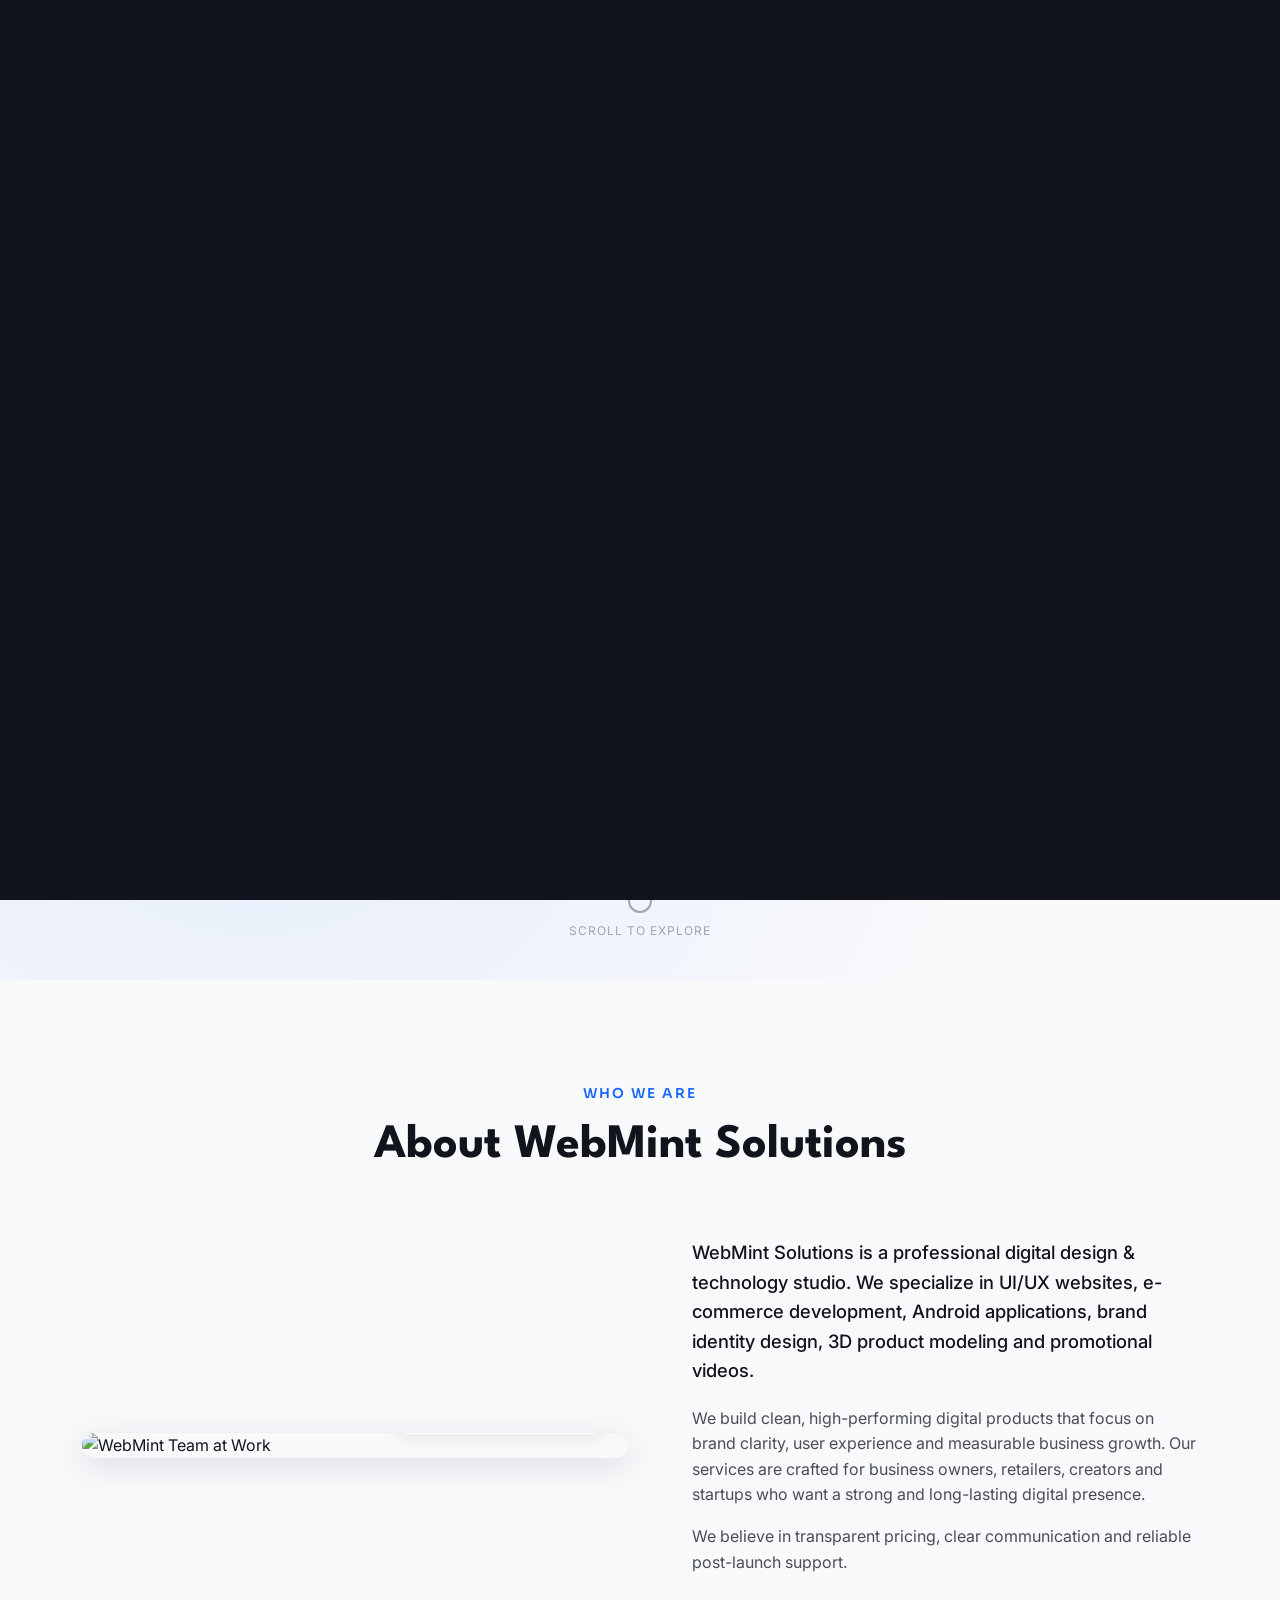
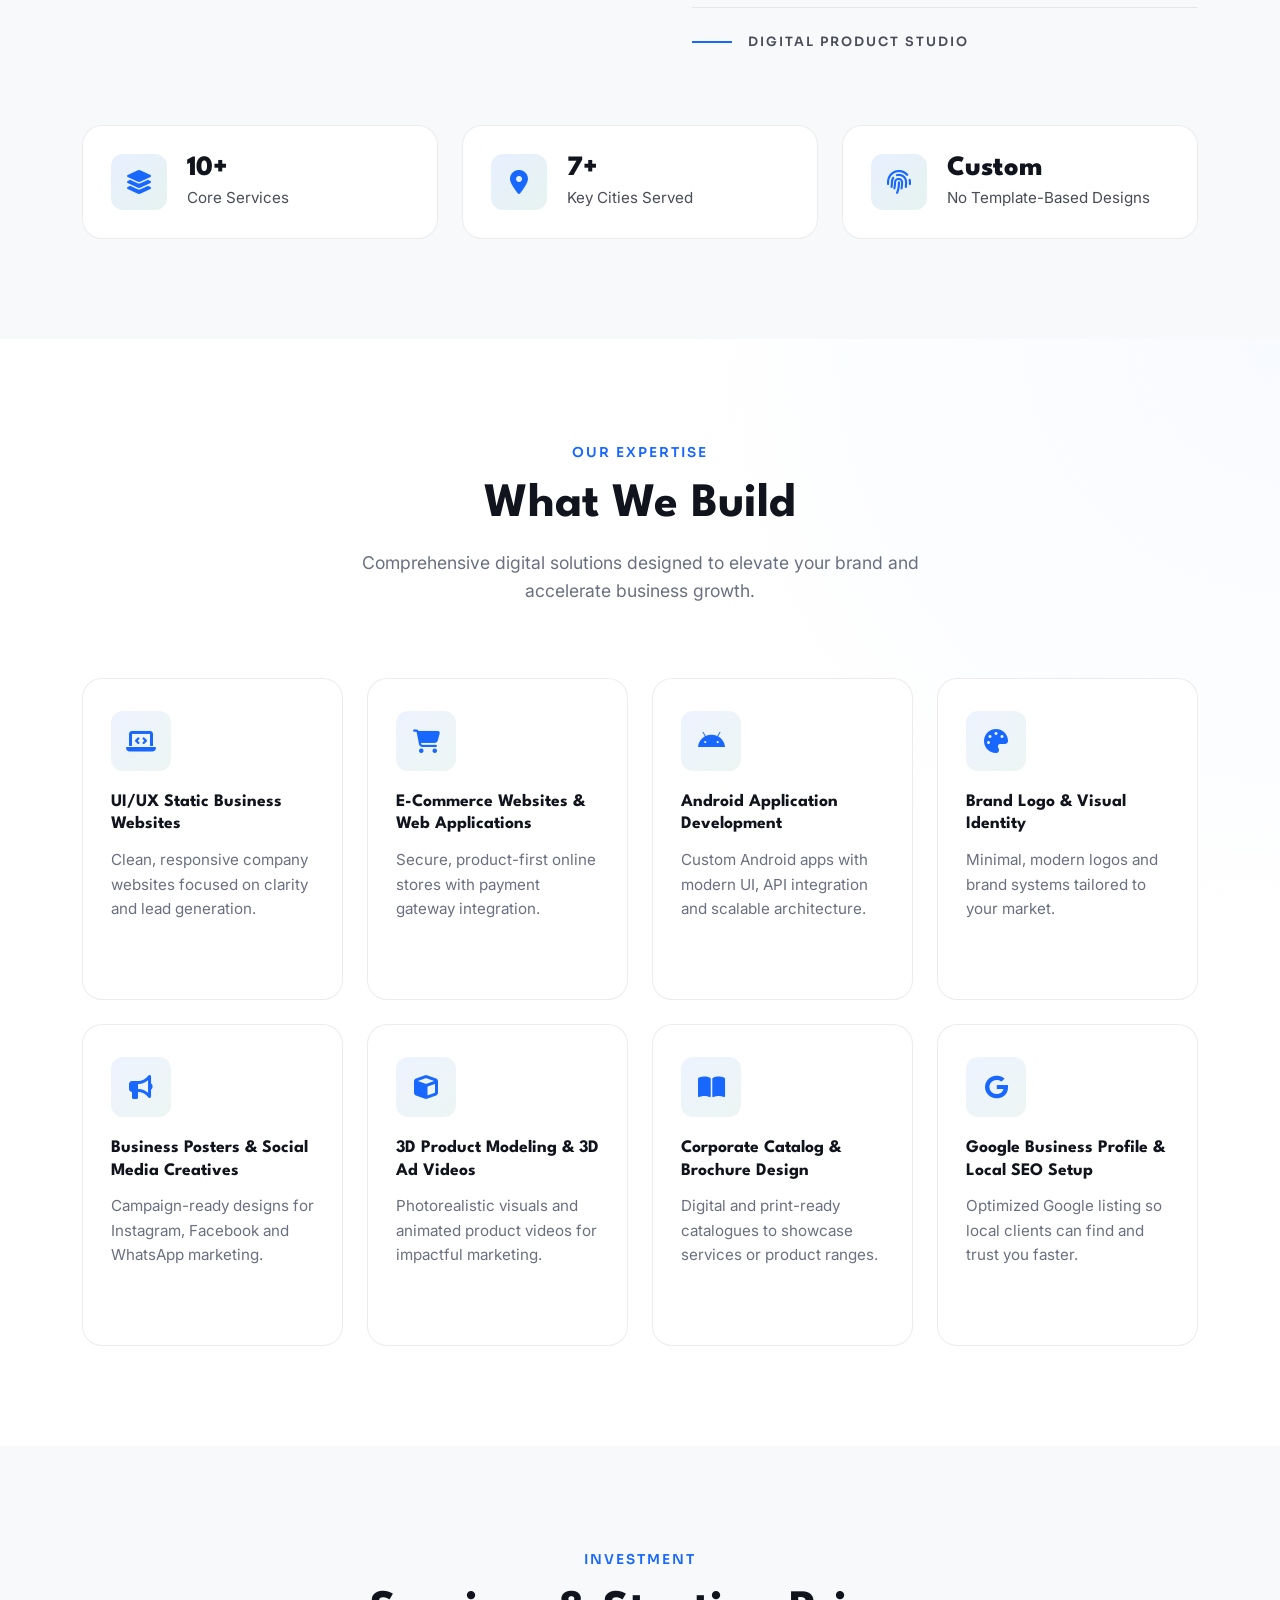
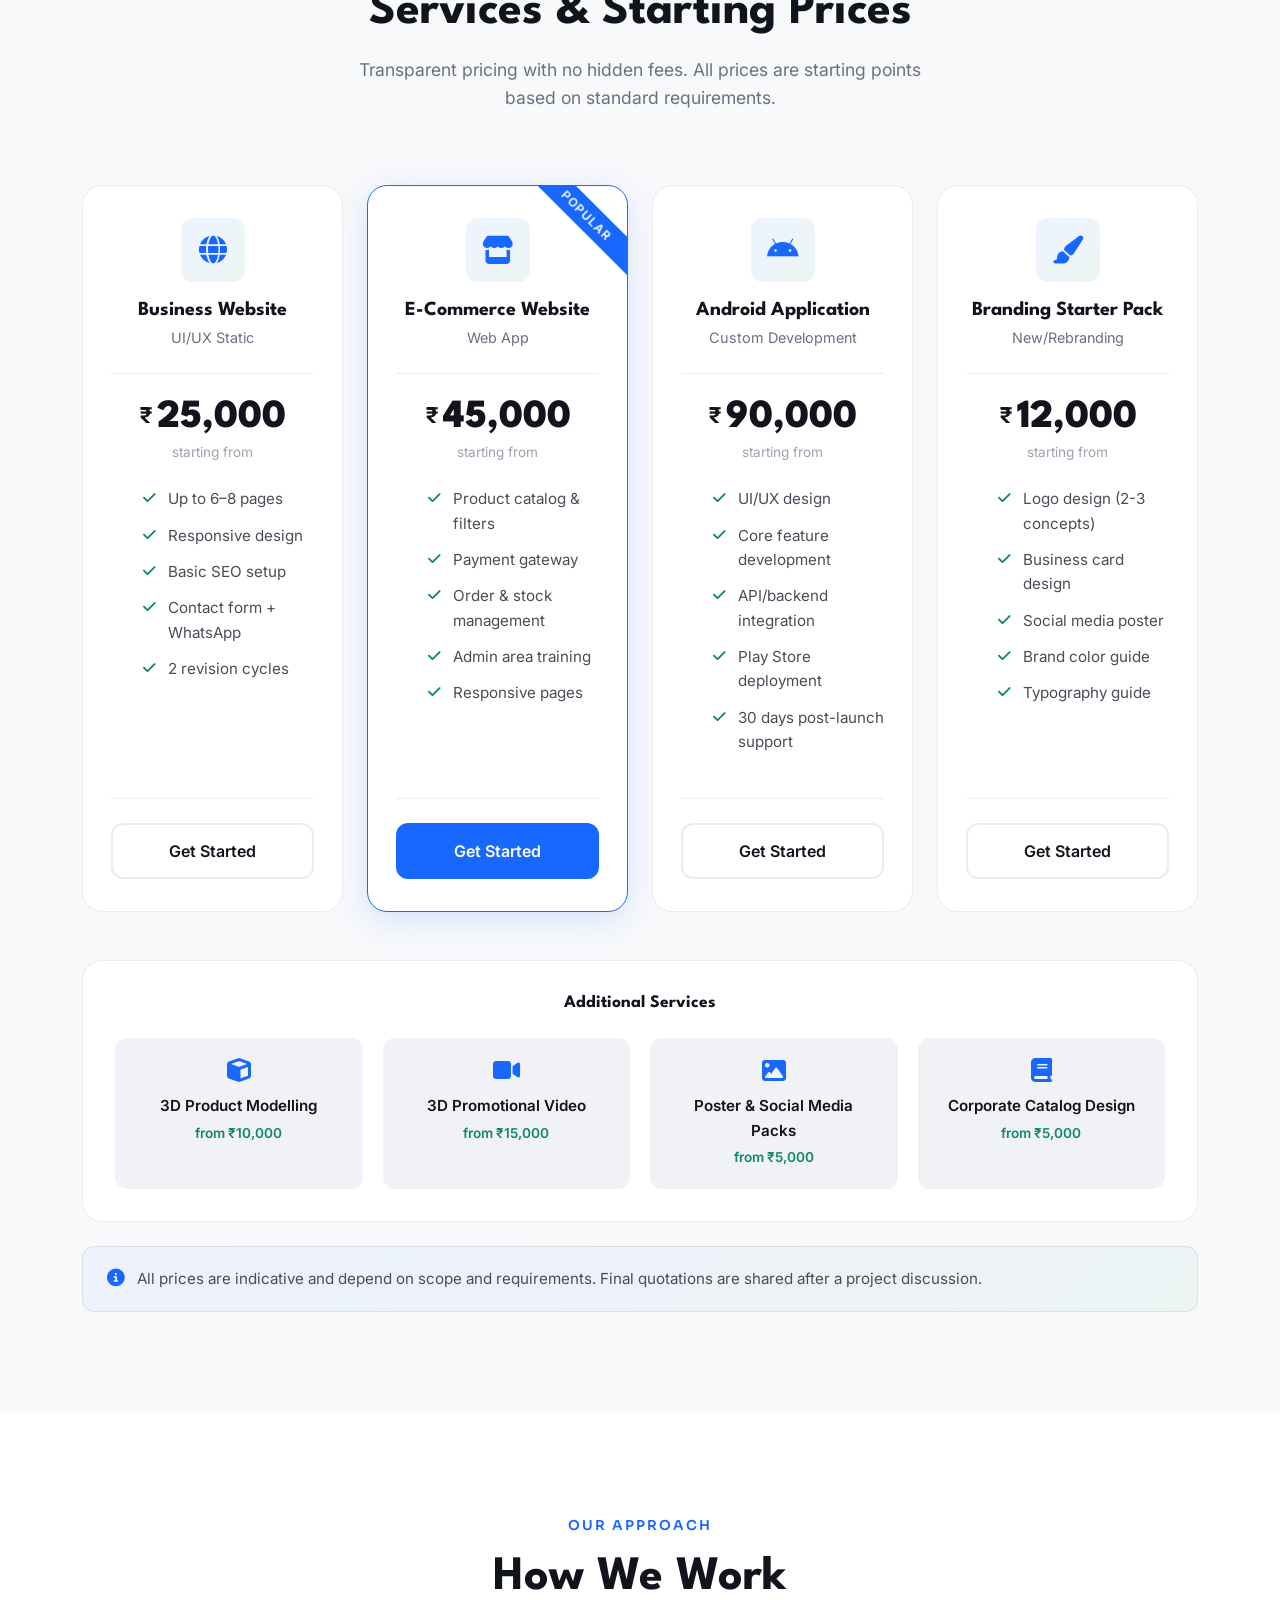
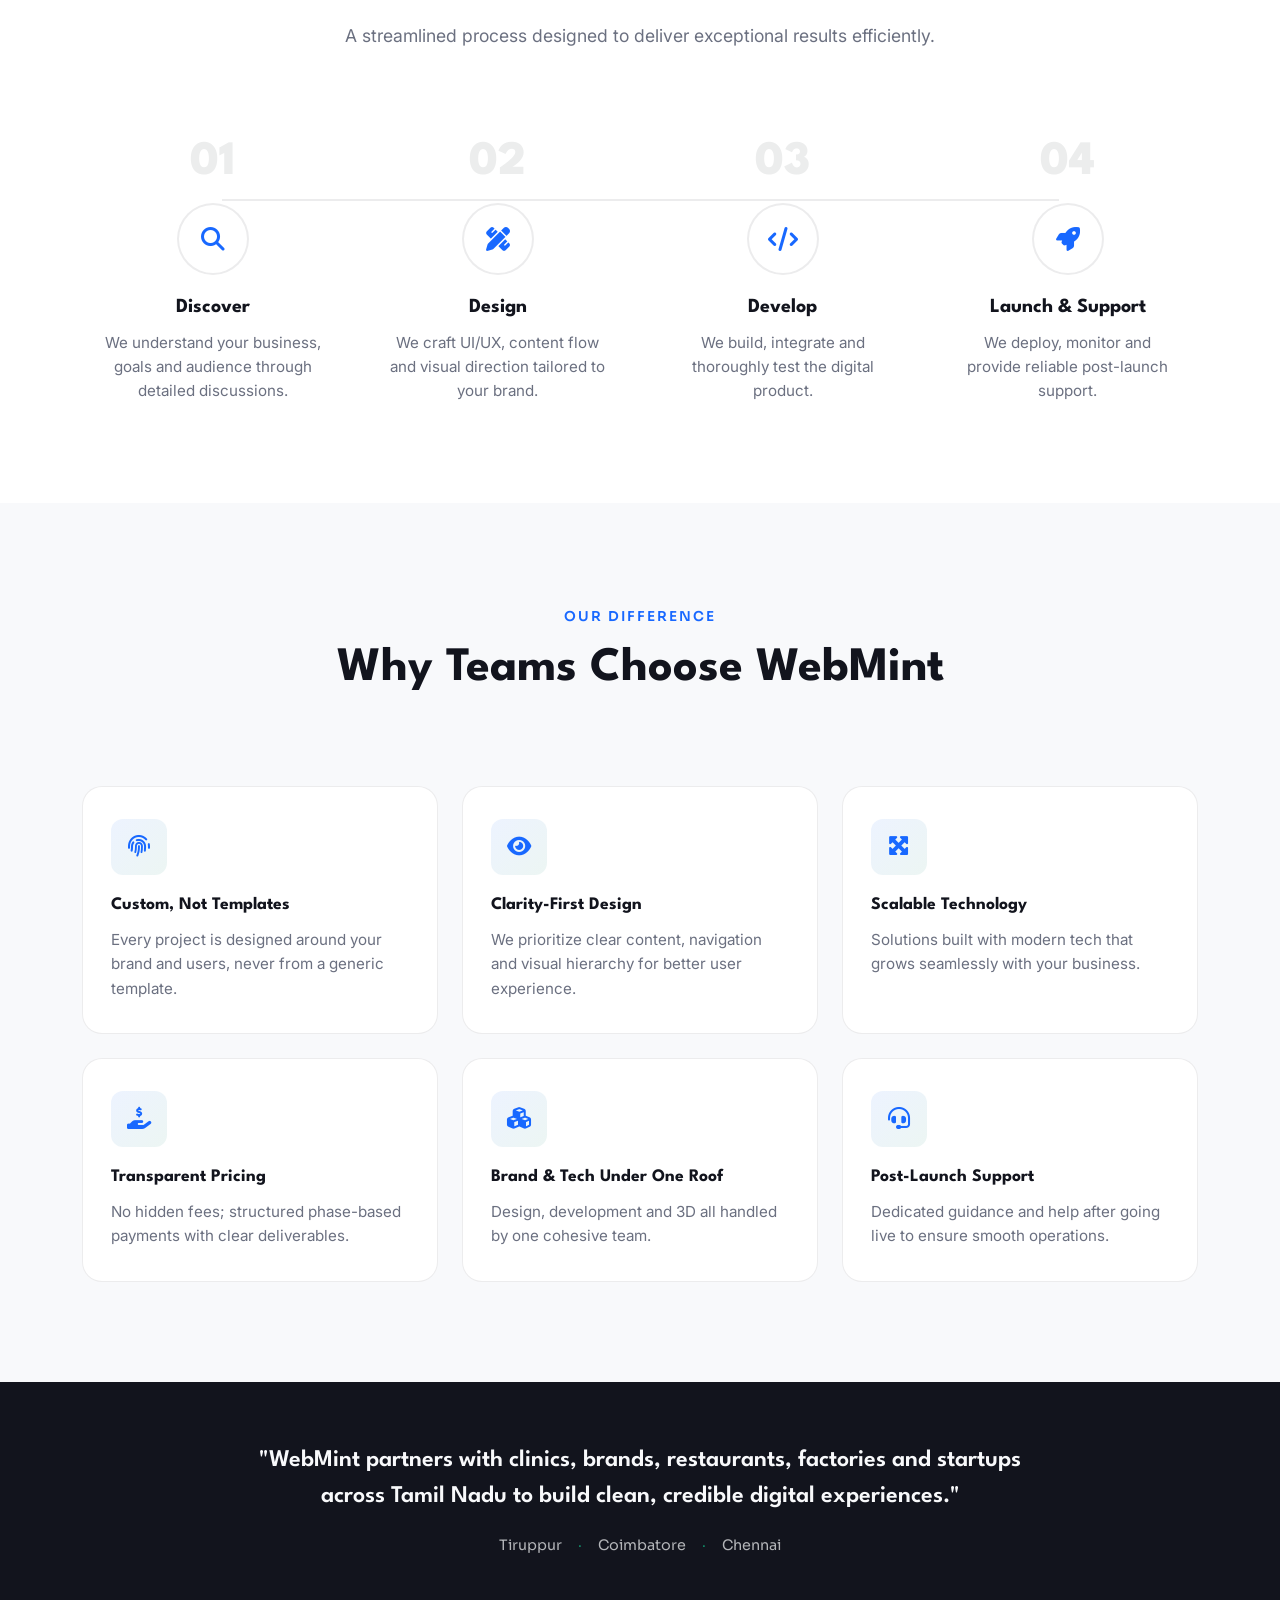
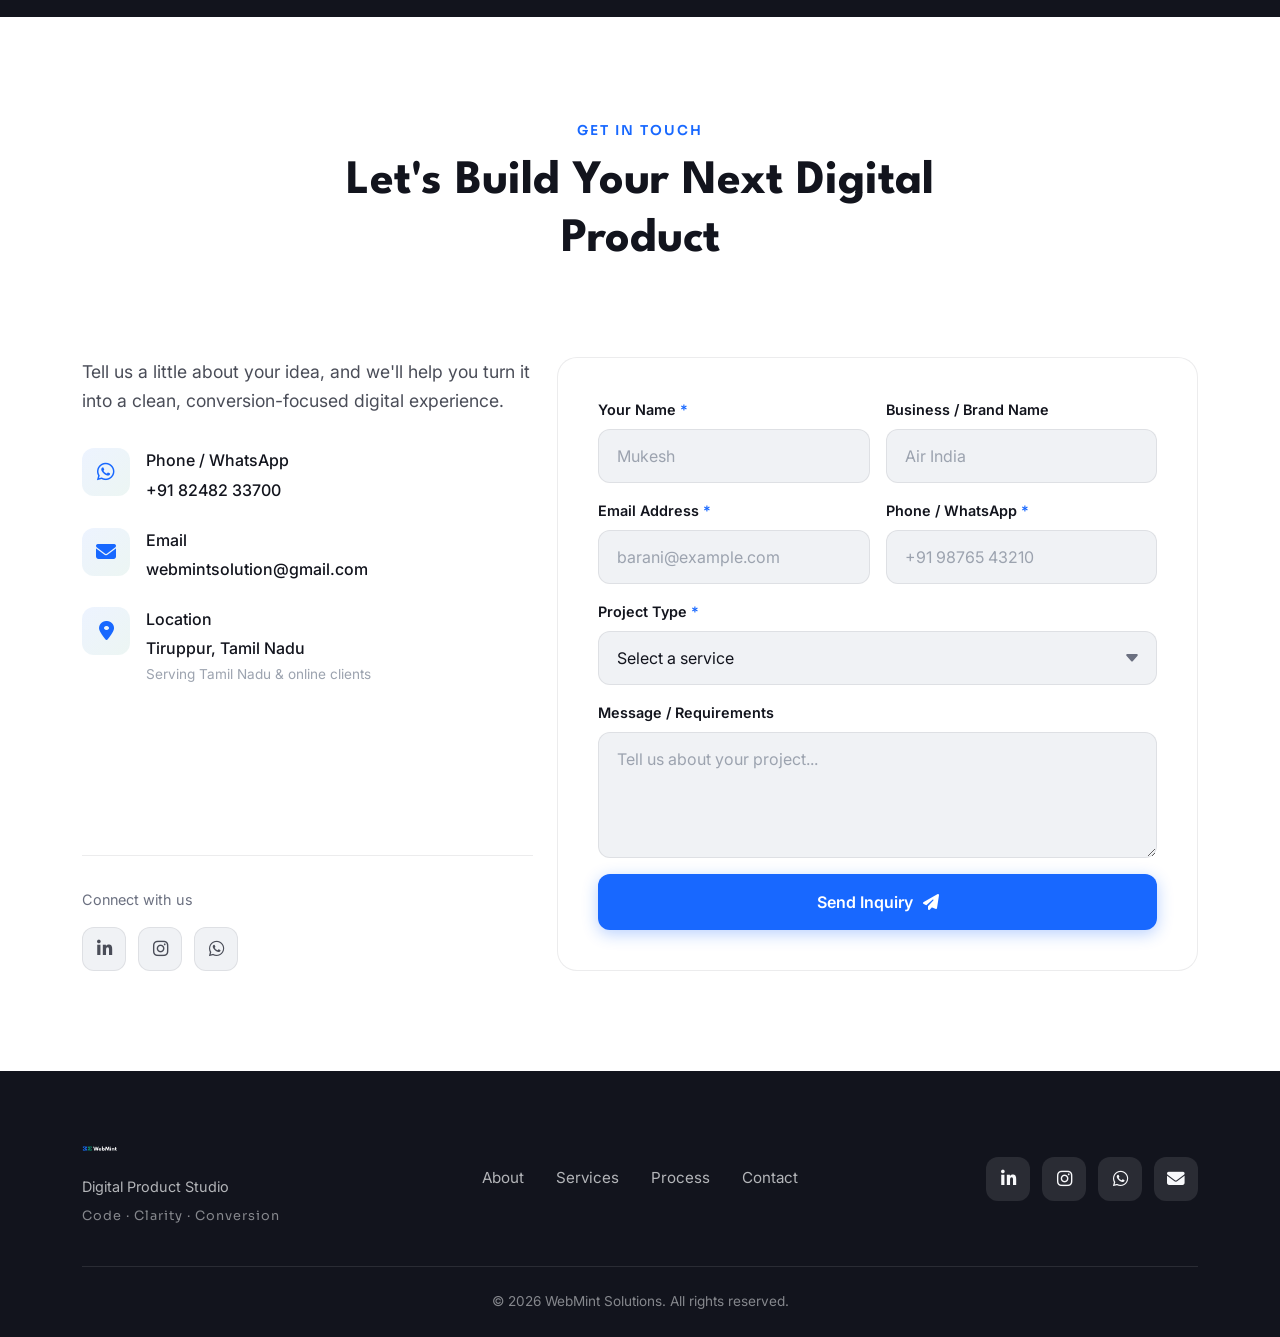
==== commit f2e67a65: "Initial commit - WebMint Solutions website" ====
--- a/index.html
+++ b/index.html
@@ -4,7 +4,7 @@
     <meta charset="UTF-8">
     <meta name="viewport" content="width=device-width, initial-scale=1.0">
     <meta http-equiv="X-UA-Compatible" content="IE=edge">
-    
+    <meta name="google-site-verification" content="uAMI5YFsa4NxzUwuoFR7JKAOATr8gyi5i9B7I-CjlKI" />
     <!-- Primary SEO Meta Tags -->
     <title>WebMint Solutions - #1 Web Design & Development Company in Tiruppur | UI/UX Studio</title>
     <meta name="description" content="WebMint Solutions: Leading website design & development company in Tiruppur, Tamil Nadu. Custom UI/UX websites, e-commerce, Android apps, branding & 3D modeling. Starting ₹10,000. Free consultation. Serving Tiruppur, Coimbatore, Chennai.">
@@ -13,7 +13,7 @@
     <meta name="robots" content="index, follow, max-snippet:-1, max-image-preview:large, max-video-preview:-1">
     <meta name="googlebot" content="index, follow">
     <meta name="bingbot" content="index, follow">
-    <link rel="canonical" href="https://www.webmintsolutions.link/">
+    <link rel="canonical" href="https://www.webmintsolution.online/">
     
     <!-- Geo Location Tags -->
     <meta name="geo.region" content="IN-TN">
@@ -27,11 +27,11 @@
     
     <!-- Open Graph / Facebook -->
     <meta property="og:type" content="website">
-    <meta property="og:url" content="https://www.webmintsolutions.link/">
+    <meta property="og:url" content="https://www.webmintsolution.online/">
     <meta property="og:site_name" content="WebMint Solutions">
     <meta property="og:title" content="WebMint Solutions - Premier Web Design & Development Company in Tiruppur">
     <meta property="og:description" content="Transform your business with custom websites, e-commerce platforms, Android apps & branding. Tiruppur's trusted digital partner since 2023. Starting ₹10,000.">
-    <meta property="og:image" content="https://www.webmintsolutions.link/assets/webmint-og-image.jpg">
+    <meta property="og:image" content="https://www.webmintsolution.online/assets/apple-touch-icon.jpg">
     <meta property="og:image:width" content="1200">
     <meta property="og:image:height" content="630">
     <meta property="og:locale" content="en_IN">
@@ -40,14 +40,14 @@
     <meta name="twitter:card" content="summary_large_image">
     <meta name="twitter:site" content="@webmintsolutions">
     <meta name="twitter:creator" content="@webmintsolutions">
-    <meta name="twitter:url" content="https://www.webmintsolutions.link/">
+    <meta name="twitter:url" content="https://www.webmintsolution.online/">
     <meta name="twitter:title" content="WebMint Solutions - Web Design & Development Company Tiruppur">
     <meta name="twitter:description" content="Custom UI/UX websites, e-commerce, Android apps & branding services in Tiruppur. Free consultation. Call +91 82482 33700">
-    <meta name="twitter:image" content="https://www.webmintsolutions.link/assets/webmint-og-image.jpg">
+    <meta name="twitter:image" content="https://www.webmintsolution.online/assets/apple-touch-icon.jpg">
     
     <!-- Favicon -->
-    <link rel="icon" type="image/png" sizes="32x32" href="assets/favicon-32x32.jpg">
-    <link rel="icon" type="image/png" sizes="16x16" href="assets/favicon-16x16.jpg">
+    <link rel="icon" type="image/jpeg" sizes="32x32" href="assets/favicon-32x32.jpg">
+    <link rel="icon" type="image/jpeg" sizes="16x16" href="assets/favicon-16x16.jpg">
     <link rel="apple-touch-icon" sizes="180x180" href="assets/apple-touch-icon.jpg">
     <link rel="manifest" href="/site.webmanifest">
     <meta name="theme-color" content="#1868FF">
@@ -78,13 +78,13 @@
     {
         "@context": "https://schema.org",
         "@type": "LocalBusiness",
-        "@id": "https://www.webmintsolutions.link/#organization",
+        "@id": "https://www.webmintsolution.online/#organization",
         "name": "WebMint Solutions",
         "alternateName": "WebMint Digital Studio",
         "description": "Leading website design and development company in Tiruppur offering custom UI/UX websites, e-commerce platforms, Android apps, branding, and 3D modeling services.",
-        "image": "https://www.webmintsolutions.link/assets/l-logo.png",
-        "logo": "https://www.webmintsolutions.link/assets/l-logo.png",
-        "url": "https://www.webmintsolutions.link/",
+        "image": "https://www.webmintsolution.online/assets/l-logo.png",
+        "logo": "https://www.webmintsolution.online/assets/l-logo.png",
+        "url": "https://www.webmintsolution.online/",
         "telephone": "+91-82482-33700",
         "email": "webmintsolution@gmail.com",
         "priceRange": "₹₹",
@@ -246,8 +246,8 @@
         "@context": "https://schema.org",
         "@type": "Organization",
         "name": "WebMint Solutions",
-        "url": "https://www.webmintsolutions.link/",
-        "logo": "https://www.webmintsolutions.link/assets/l-logo.png",
+        "url": "https://www.webmintsolution.online/",
+        "logo": "https://www.webmintsolution.online/assets/l-logo.png",
         "contactPoint": {
             "@type": "ContactPoint",
             "telephone": "+91-82482-33700",
@@ -264,10 +264,10 @@
         "@context": "https://schema.org",
         "@type": "WebSite",
         "name": "WebMint Solutions",
-        "url": "https://www.webmintsolutions.link/",
+        "url": "https://www.webmintsolution.online/",
         "potentialAction": {
             "@type": "SearchAction",
-            "target": "https://www.webmintsolutions.link/?s={search_term_string}",
+            "target": "https://www.webmintsolution.online/?s={search_term_string}",
             "query-input": "required name=search_term_string"
         }
     }
@@ -283,19 +283,19 @@
                 "@type": "ListItem",
                 "position": 1,
                 "name": "Home",
-                "item": "https://www.webmintsolutions.link/"
+                "item": "https://www.webmintsolution.online/"
             },
             {
                 "@type": "ListItem",
                 "position": 2,
                 "name": "Services",
-                "item": "https://www.webmintsolutions.link/#services"
+                "item": "https://www.webmintsolution.online/#services"
             },
             {
                 "@type": "ListItem",
                 "position": 3,
                 "name": "Contact",
-                "item": "https://www.webmintsolutions.link/#contact"
+                "item": "https://www.webmintsolution.online/#contact"
             }
         ]
     }
@@ -303,14 +303,12 @@
 </head>
 <body>
     <!-- Preloader -->
-    <div id="preloader">
-        <div class="loader">
-            <div class="loader-inner">
-                <span class="loader-text">W</span>
-                <span class="loader-text loader-text-two">M</span>
-            </div>
-        </div>
-    </div>
+<!-- NEW VIDEO PRELOADER -->
+<div id="preloader">
+  <video id="introVideo" autoplay muted playsinline preload="auto">
+    <source src="assets/webmint-intro.mp4" type="video/mp4">
+  </video>
+</div>
 
     <!-- Theme Toggle -->
     <button class="theme-toggle" id="themeToggle" aria-label="Toggle dark mode">
@@ -1263,4 +1261,4 @@
 
 
 </body>
-</html>+</html>
--- a/styles.css
+++ b/styles.css
@@ -158,10 +158,34 @@
     margin-bottom: 1rem;
 }
 
+/* ── VIDEO PRELOADER ── */
+#preloader {
+  position: fixed;
+  inset: 0;
+  z-index: 99999;
+  background: #12141d;
+  display: flex;
+  align-items: center;
+  justify-content: center;
+  overflow: hidden;
+}
+
+#introVideo {
+  width: min(500px, 92vw);
+  height: min(500px, 92vw);
+  object-fit: contain;
+}
+
+#preloader.fade-out {
+  opacity: 0;
+  transition: opacity 0.7s ease;
+  pointer-events: none;
+}
+
 /* ============================================
    Preloader
    ============================================ */
-#preloader {
+/* #preloader {
     position: fixed;
     top: 0;
     left: 0;
@@ -216,7 +240,7 @@
 @keyframes pulse {
     0%, 100% { opacity: 1; }
     50% { opacity: 0.5; }
-}
+} */
 
 /* ============================================
    Theme Toggle
--- a/styles.css
+++ b/styles.css
@@ -158,10 +158,34 @@
     margin-bottom: 1rem;
 }
 
+/* ── VIDEO PRELOADER ── */
+#preloader {
+  position: fixed;
+  inset: 0;
+  z-index: 99999;
+  background: #12141d;
+  display: flex;
+  align-items: center;
+  justify-content: center;
+  overflow: hidden;
+}
+
+#introVideo {
+  width: min(500px, 92vw);
+  height: min(500px, 92vw);
+  object-fit: contain;
+}
+
+#preloader.fade-out {
+  opacity: 0;
+  transition: opacity 0.7s ease;
+  pointer-events: none;
+}
+
 /* ============================================
    Preloader
    ============================================ */
-#preloader {
+/* #preloader {
     position: fixed;
     top: 0;
     left: 0;
@@ -216,7 +240,7 @@
 @keyframes pulse {
     0%, 100% { opacity: 1; }
     50% { opacity: 0.5; }
-}
+} */
 
 /* ============================================
    Theme Toggle
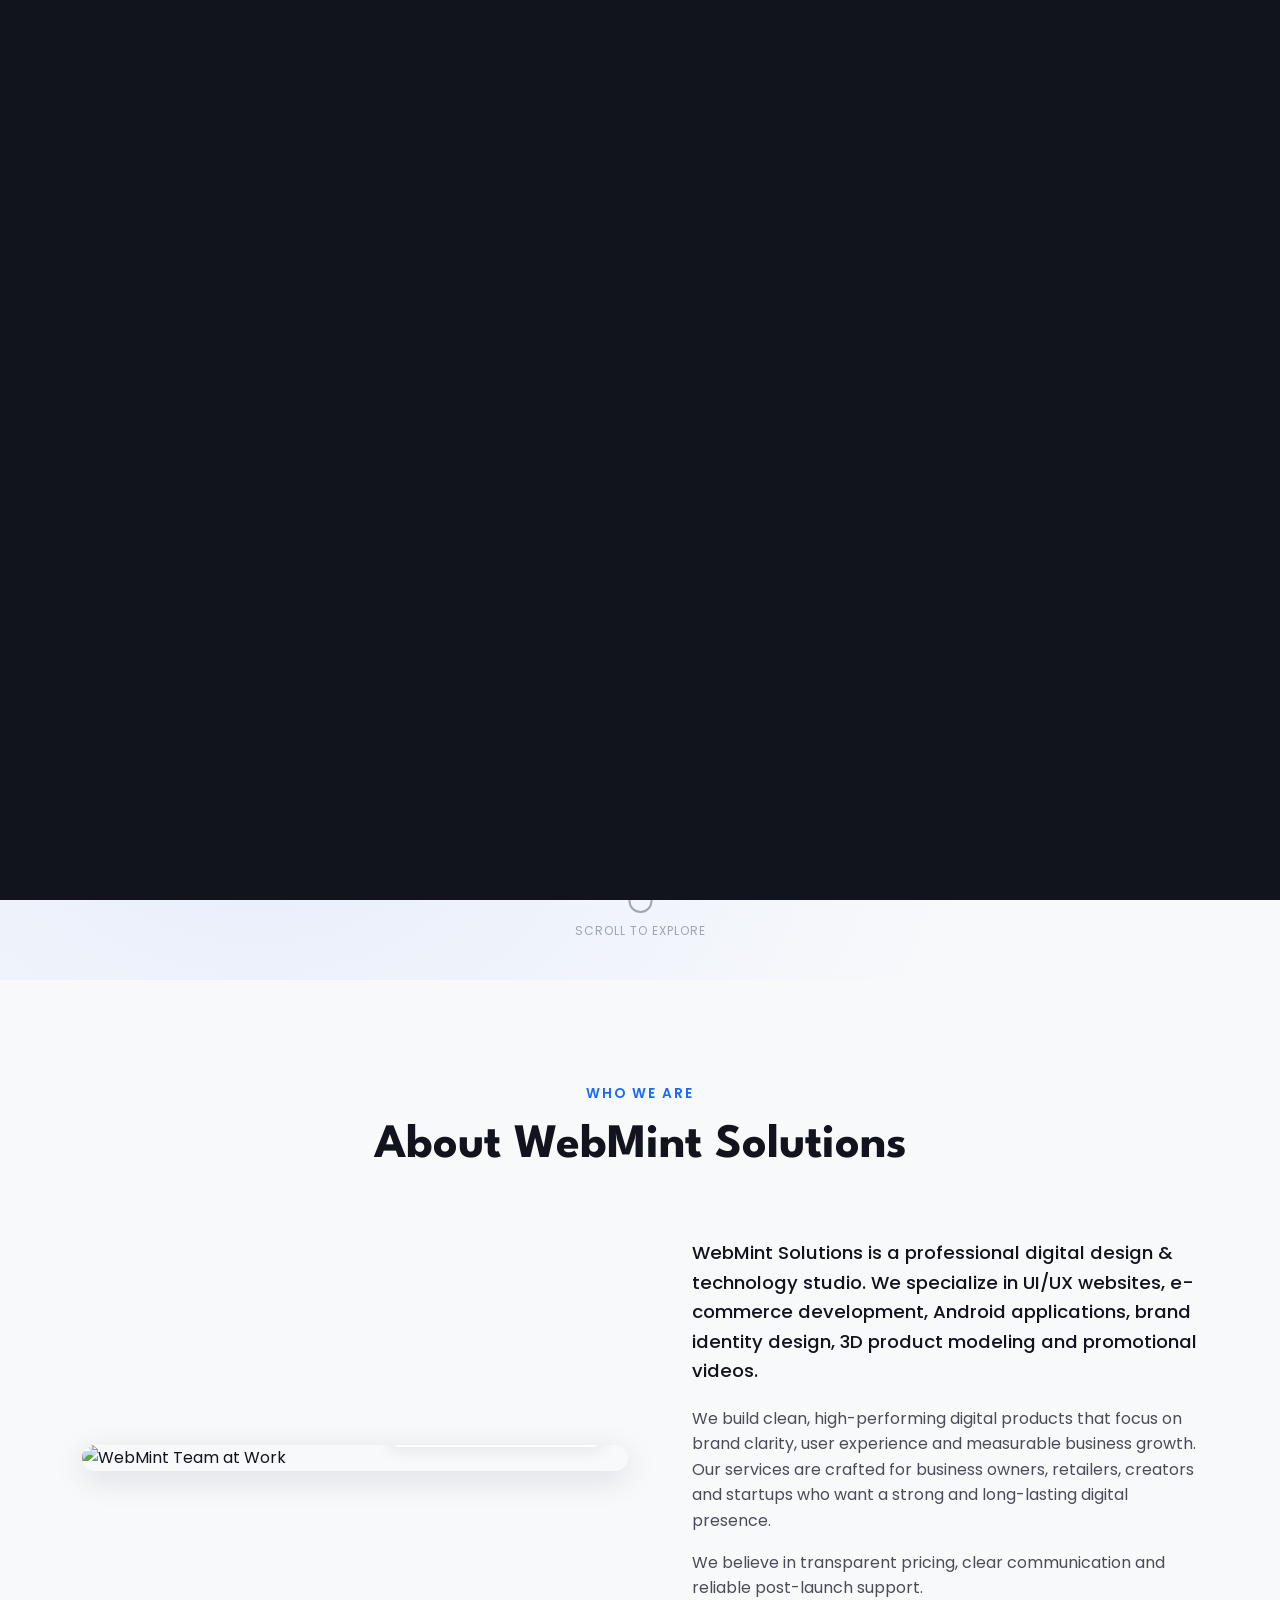
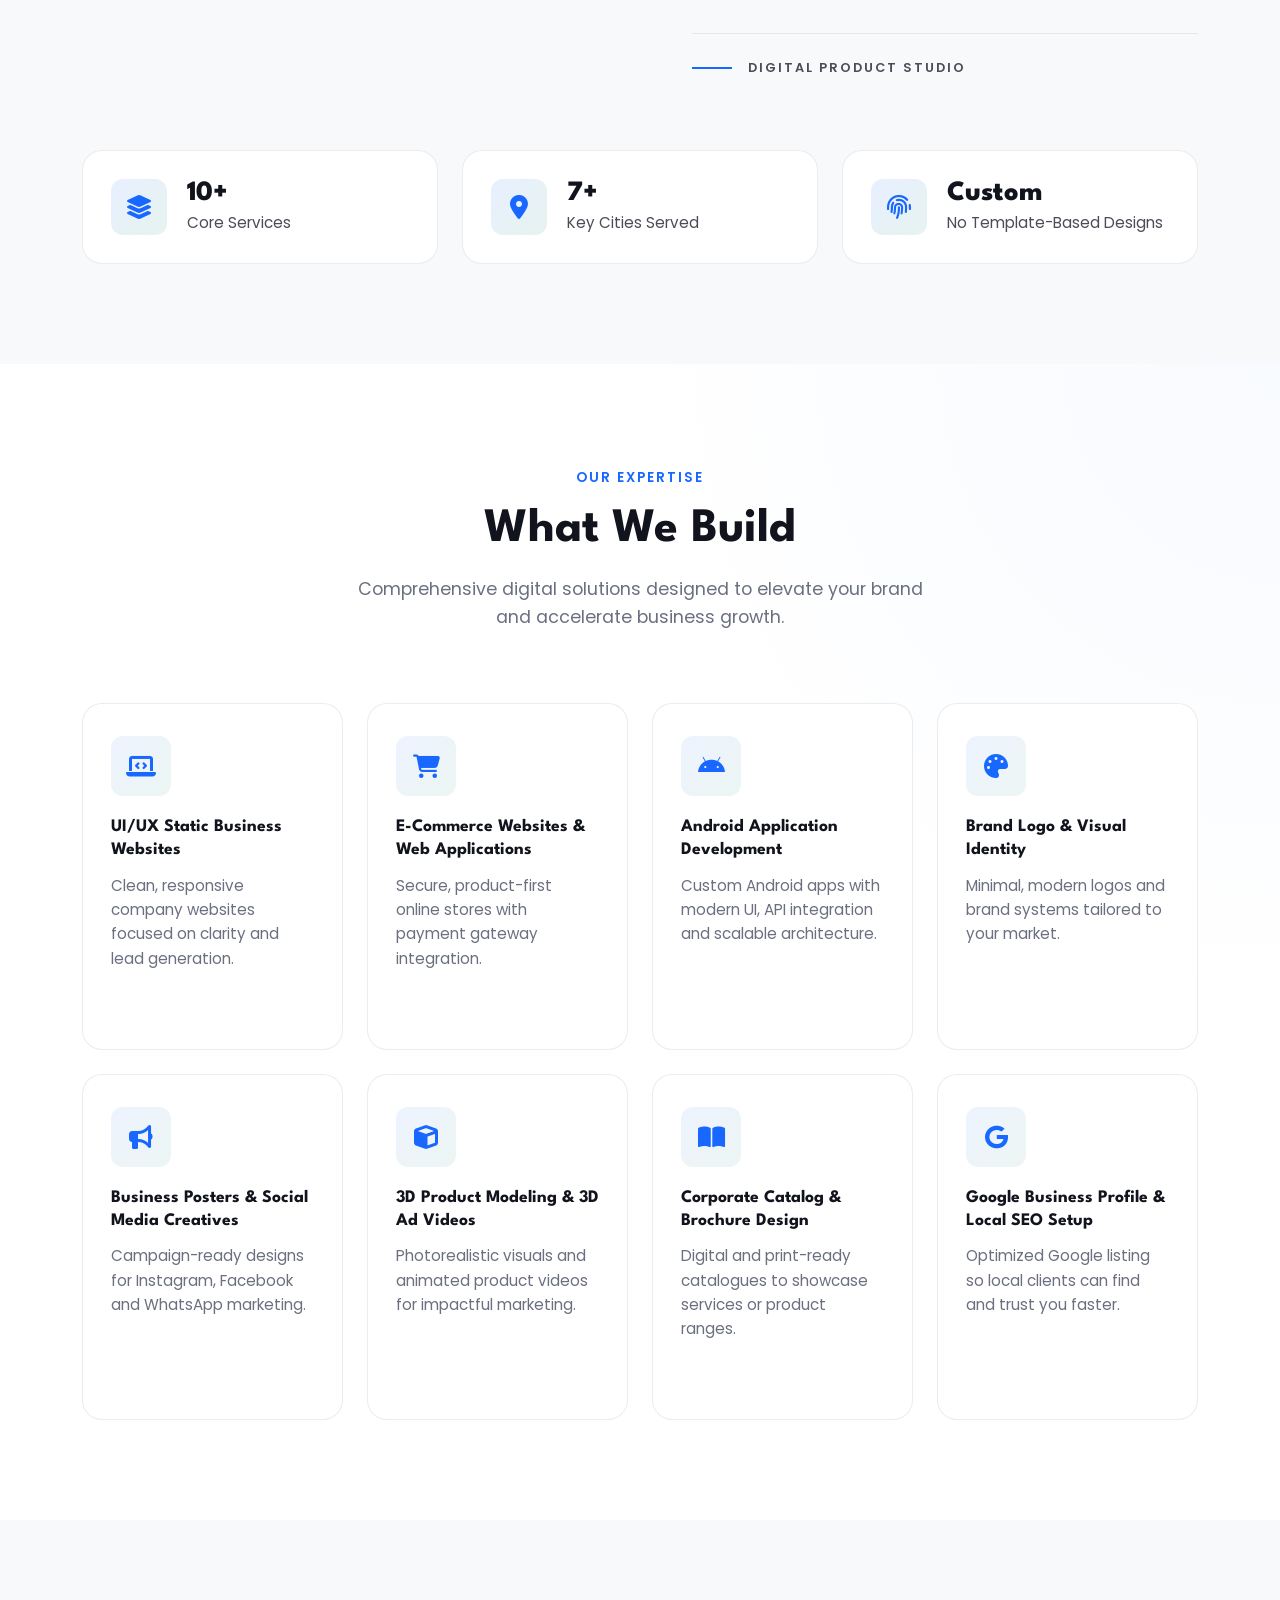
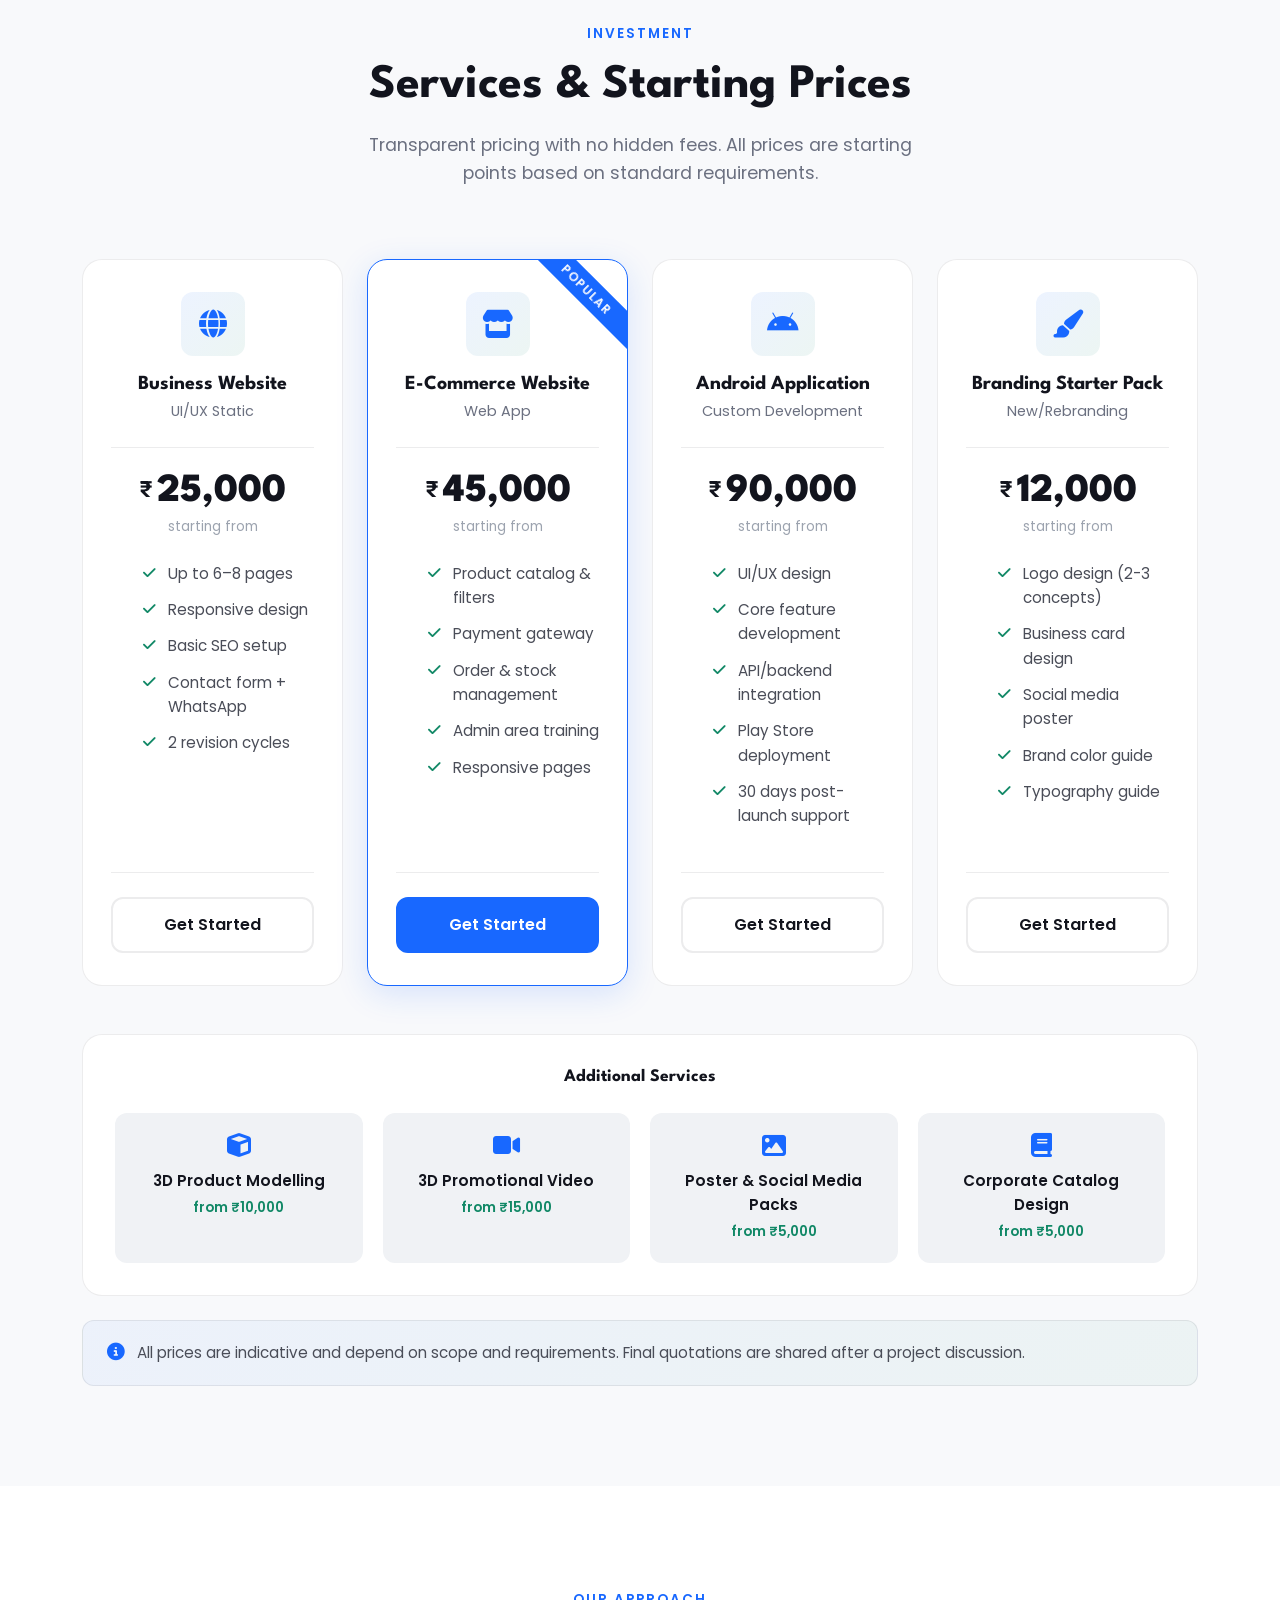
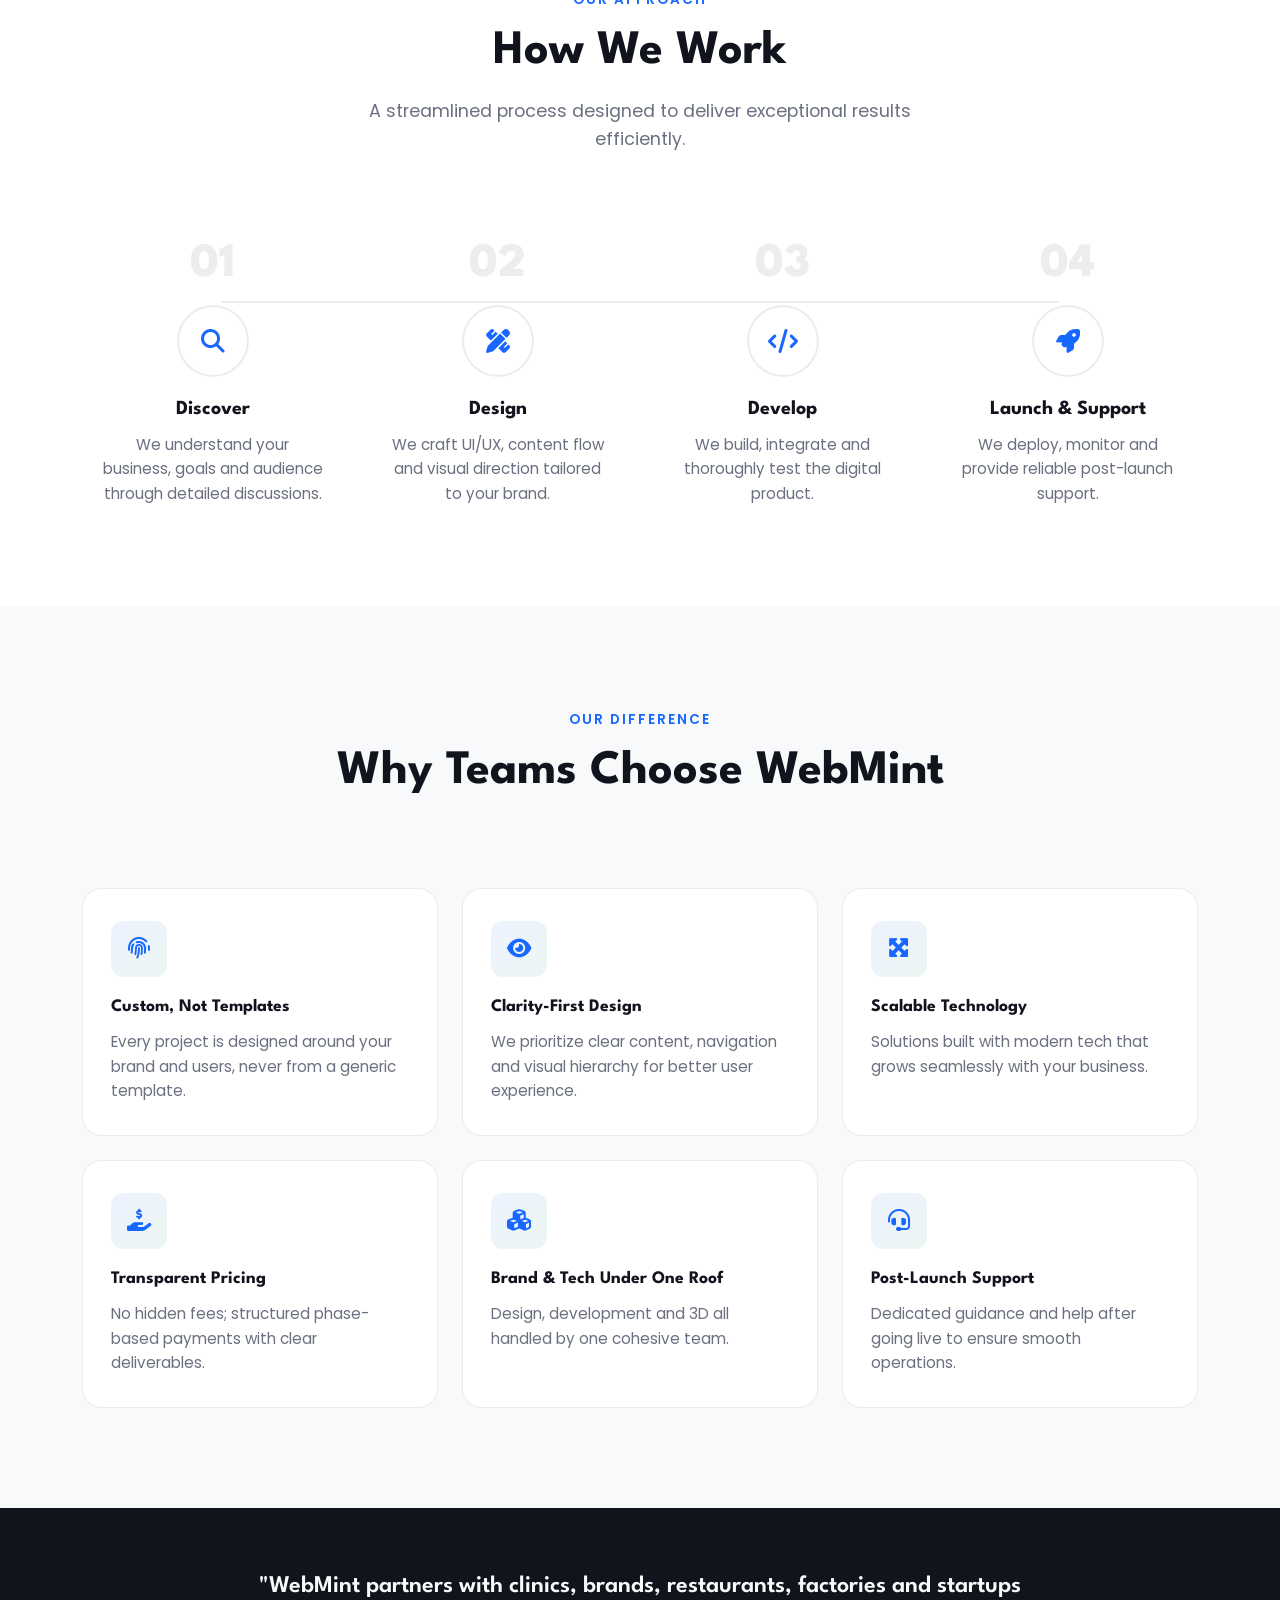
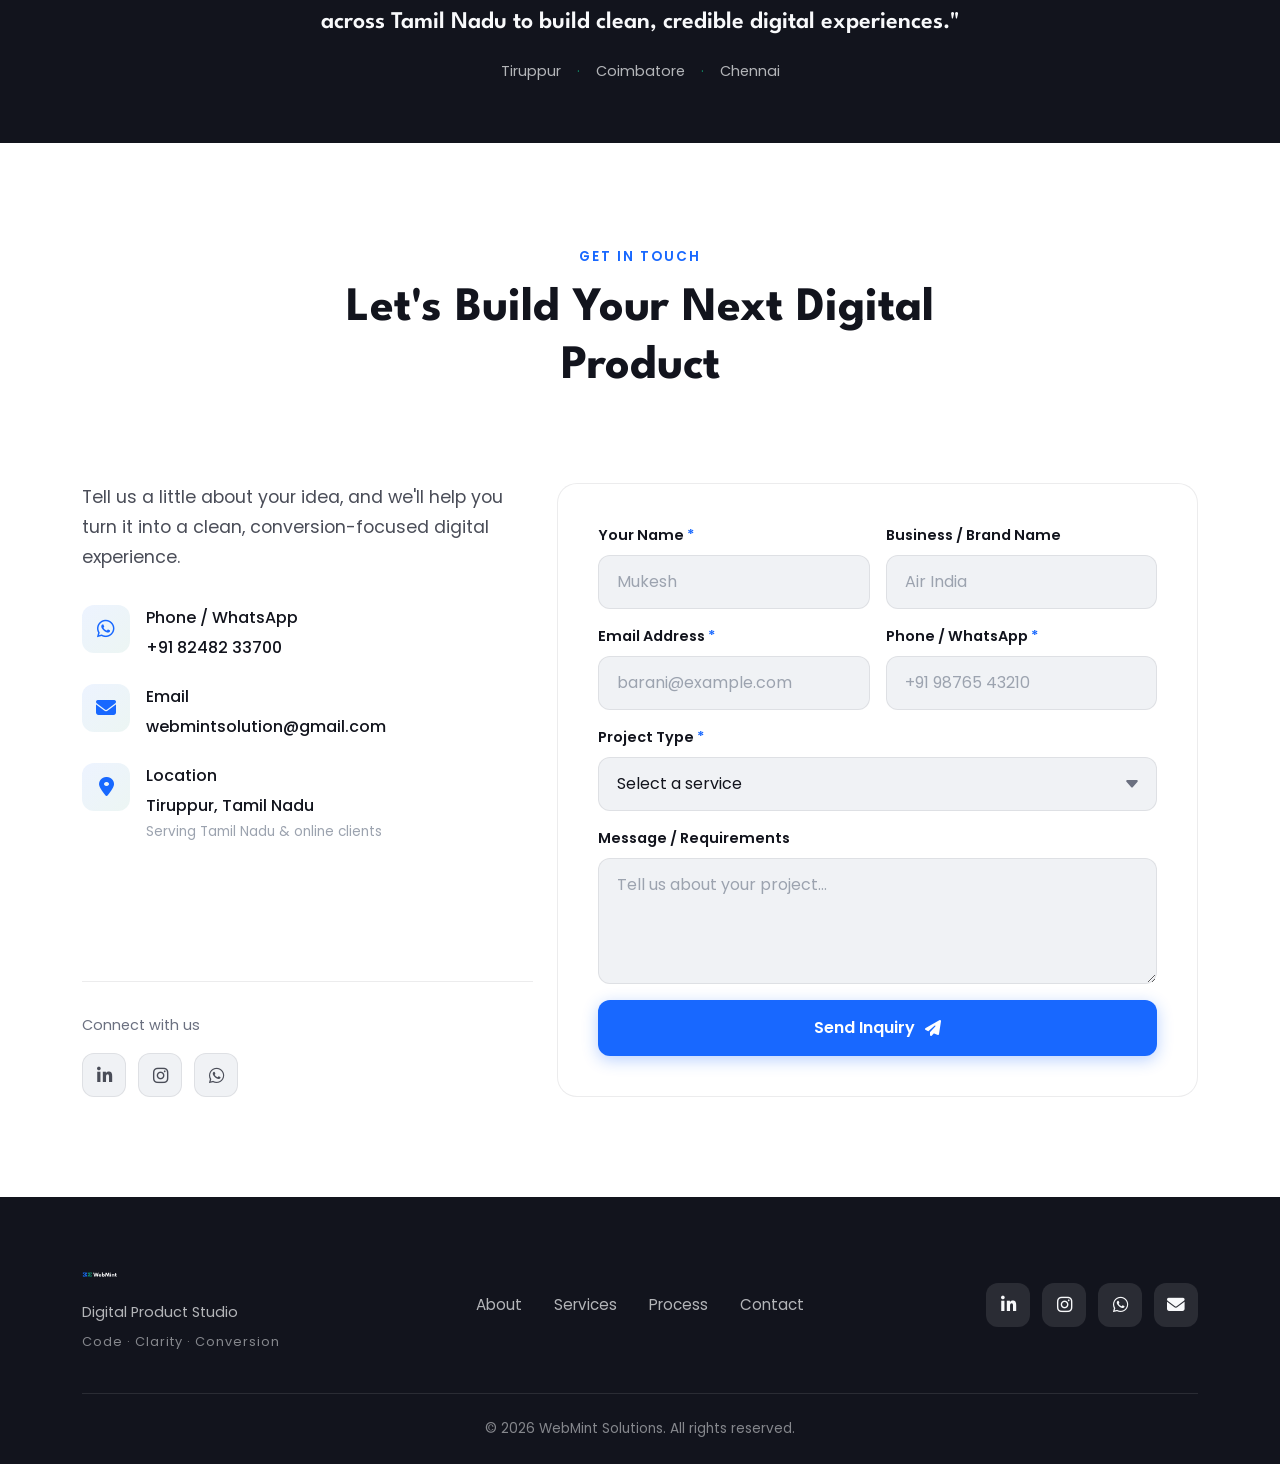
==== commit b7b4f431: "cmp" ====
--- a/index.html
+++ b/index.html
@@ -55,7 +55,7 @@
     <!-- Google Fonts - Optimized Loading -->
     <link rel="preconnect" href="https://fonts.googleapis.com">
     <link rel="preconnect" href="https://fonts.gstatic.com" crossorigin>
-    <link href="https://fonts.googleapis.com/css2?family=League+Spartan:wght@400;500;600;700;800&family=Inter:wght@300;400;500;600;700&family=Sora:wght@300;400;500;600;700&display=swap" rel="stylesheet">
+    <link href="https://fonts.googleapis.com/css2?family=League+Spartan:wght@400;500;600;700;800&family=Inter:wght@300;400;500;600;700&family=Sora:wght@300;400;500;600;700&family=Poppins:wght@300;400;500;600;700&display=swap" rel="stylesheet">
     
     <!-- Preload Critical Resources -->
     <link rel="preload" href="styles.css" as="style">
@@ -306,7 +306,8 @@
 <!-- NEW VIDEO PRELOADER -->
 <div id="preloader">
   <video id="introVideo" autoplay muted playsinline preload="auto">
-    <source src="assets/webmint-intro.mp4" type="video/mp4">
+    <source src="assets/webmint-intro.mp4" type='video/mp4; codecs="hvc1"'>
+    <source src="assets/webmint-intro-avc.mp4"  type="video/mp4">
   </video>
 </div>
 
--- a/styles.css
+++ b/styles.css
@@ -42,8 +42,8 @@
     
     /* Typography */
     --font-heading: 'League Spartan', sans-serif;
-    --font-body: 'Inter', sans-serif;
-    --font-accent: 'Sora', sans-serif;
+    --font-body: 'Poppins', sans-serif;
+    --font-accent: 'Poppins', sans-serif;
     
     /* Spacing */
     --section-padding: 100px;
--- a/styles.css
+++ b/styles.css
@@ -42,8 +42,8 @@
     
     /* Typography */
     --font-heading: 'League Spartan', sans-serif;
-    --font-body: 'Inter', sans-serif;
-    --font-accent: 'Sora', sans-serif;
+    --font-body: 'Poppins', sans-serif;
+    --font-accent: 'Poppins', sans-serif;
     
     /* Spacing */
     --section-padding: 100px;
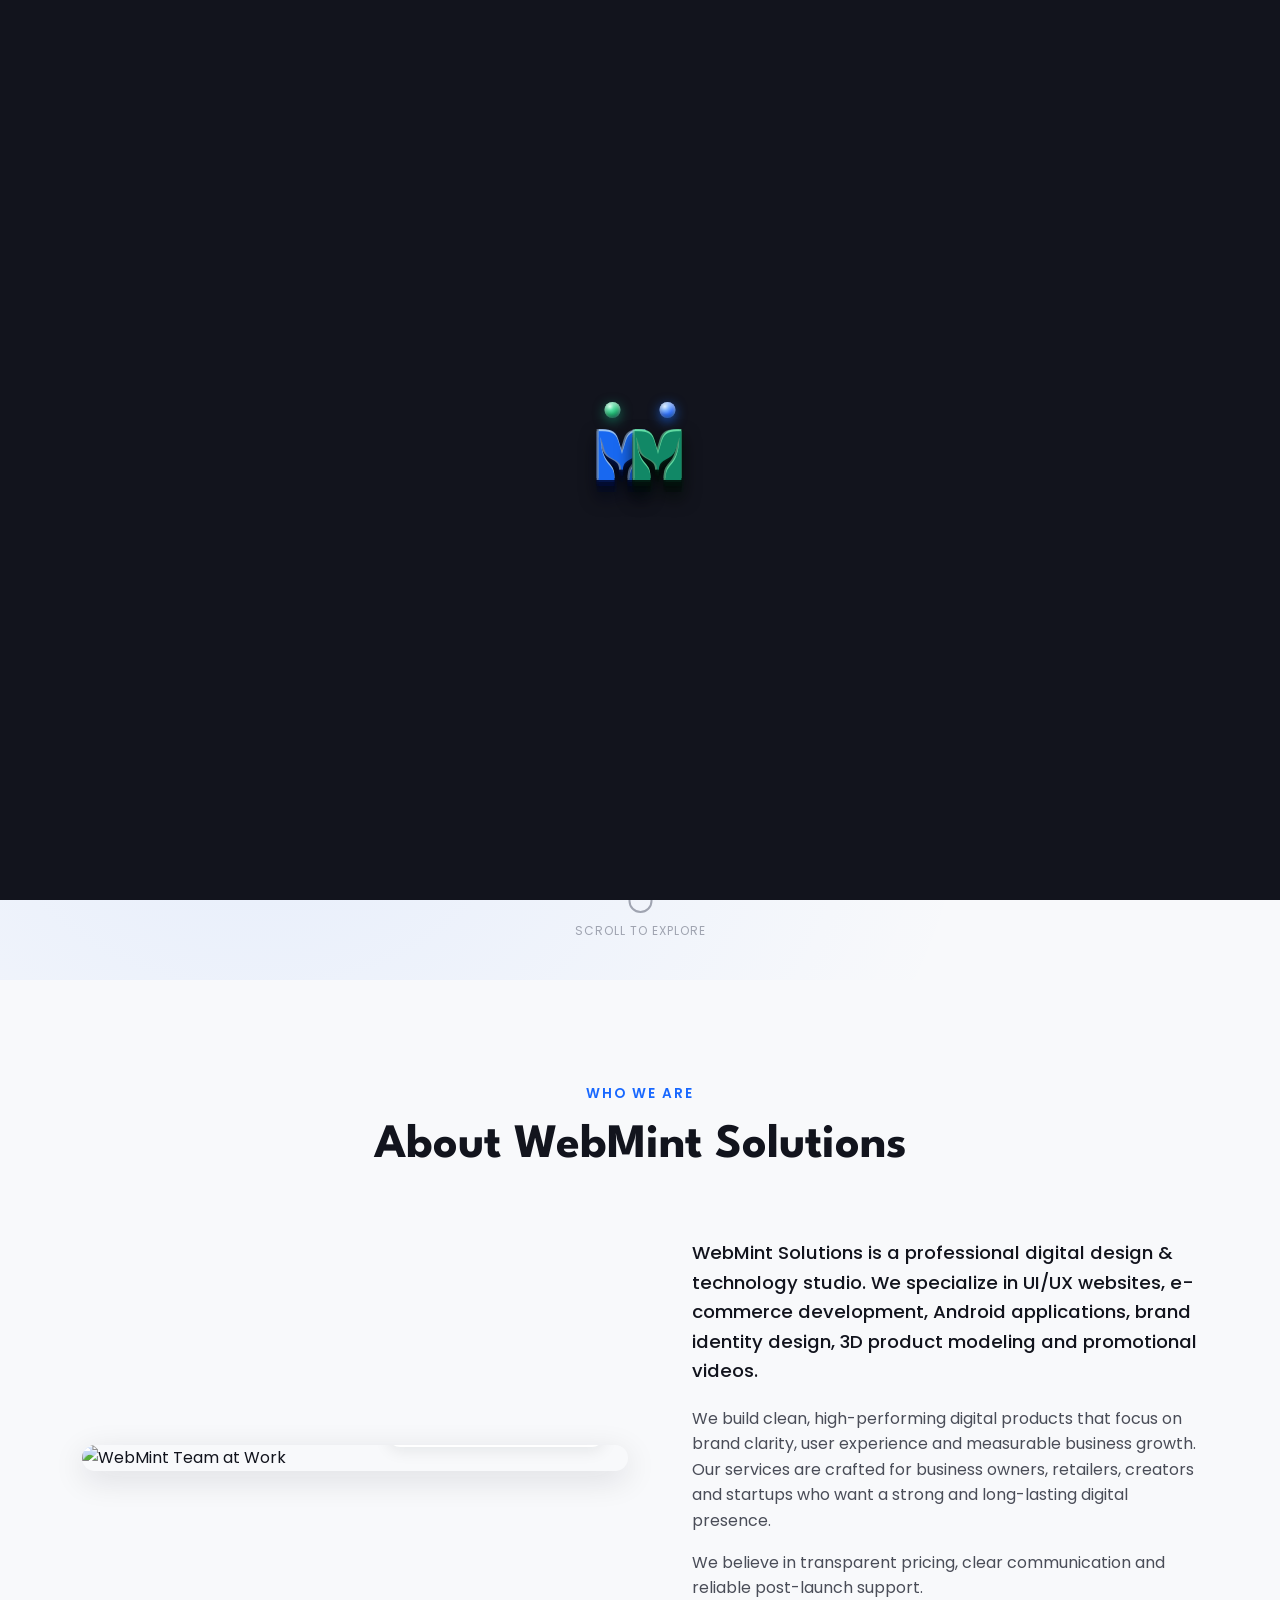
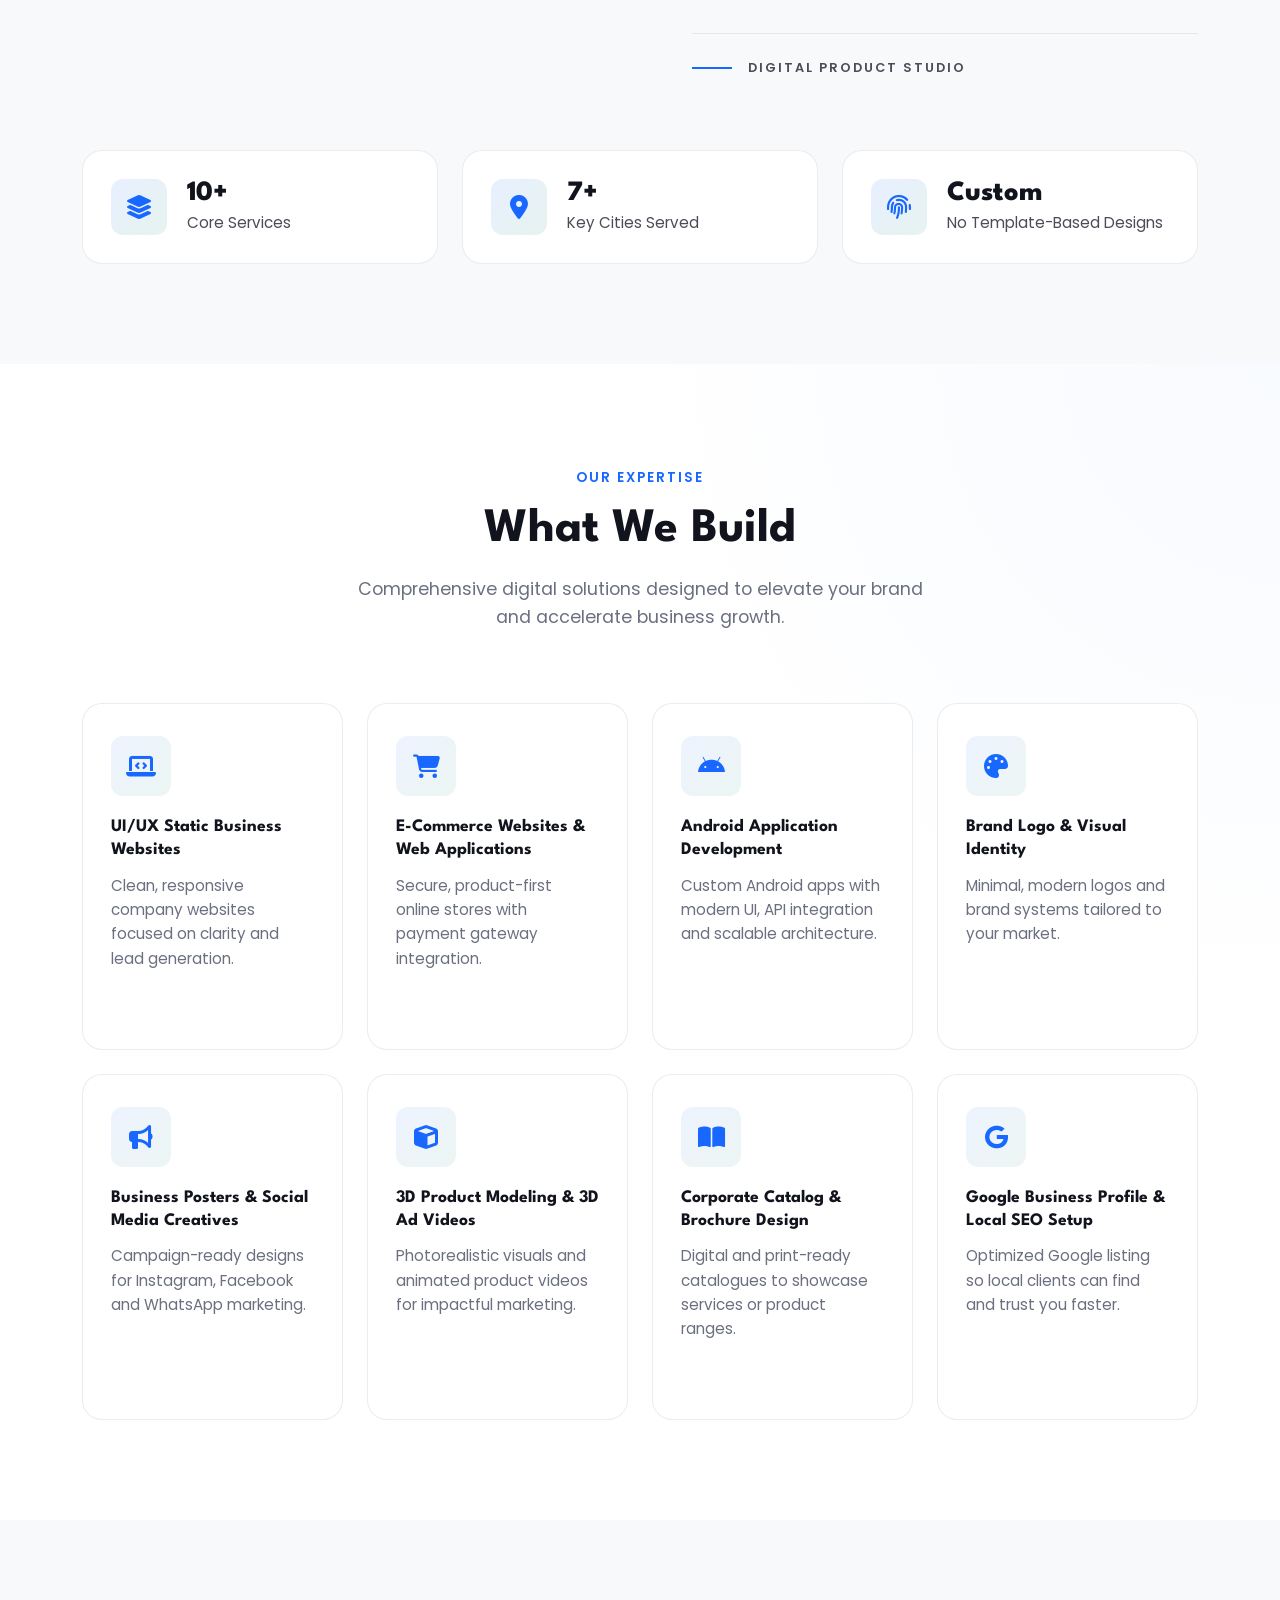
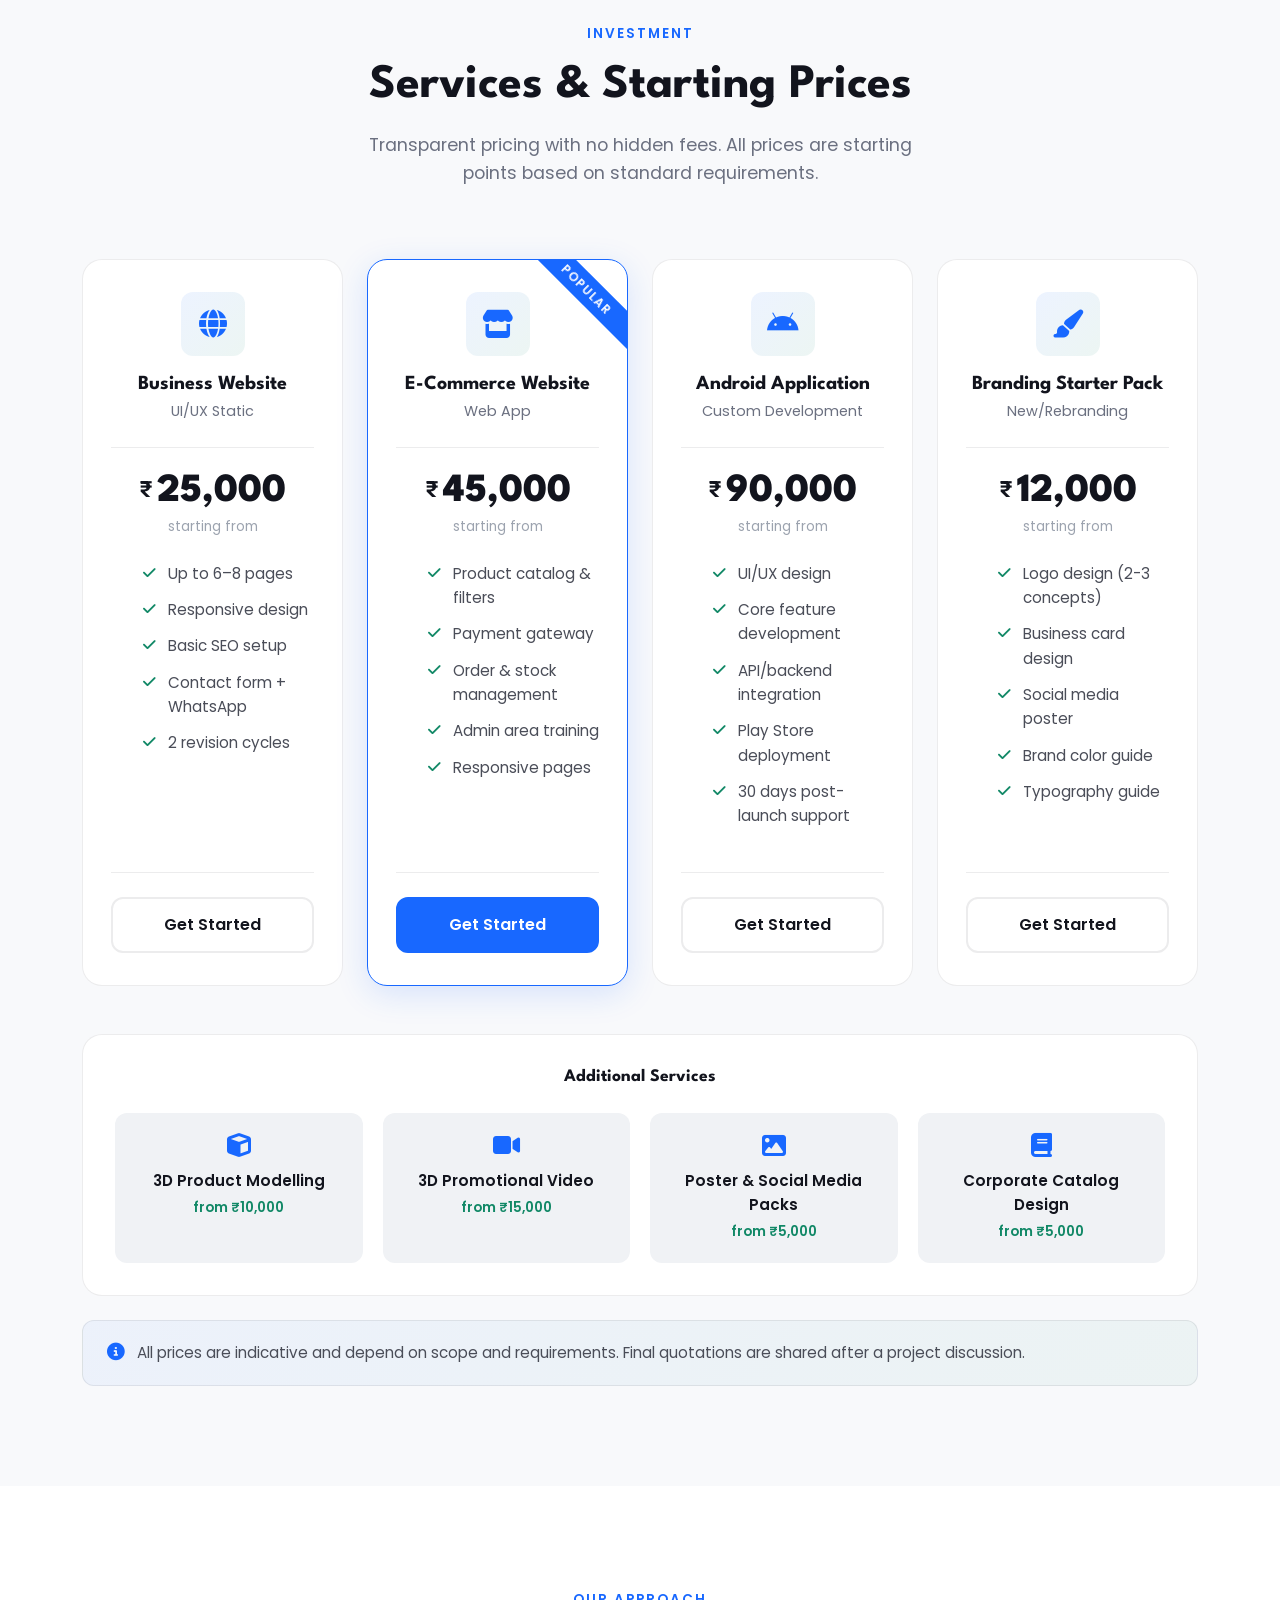
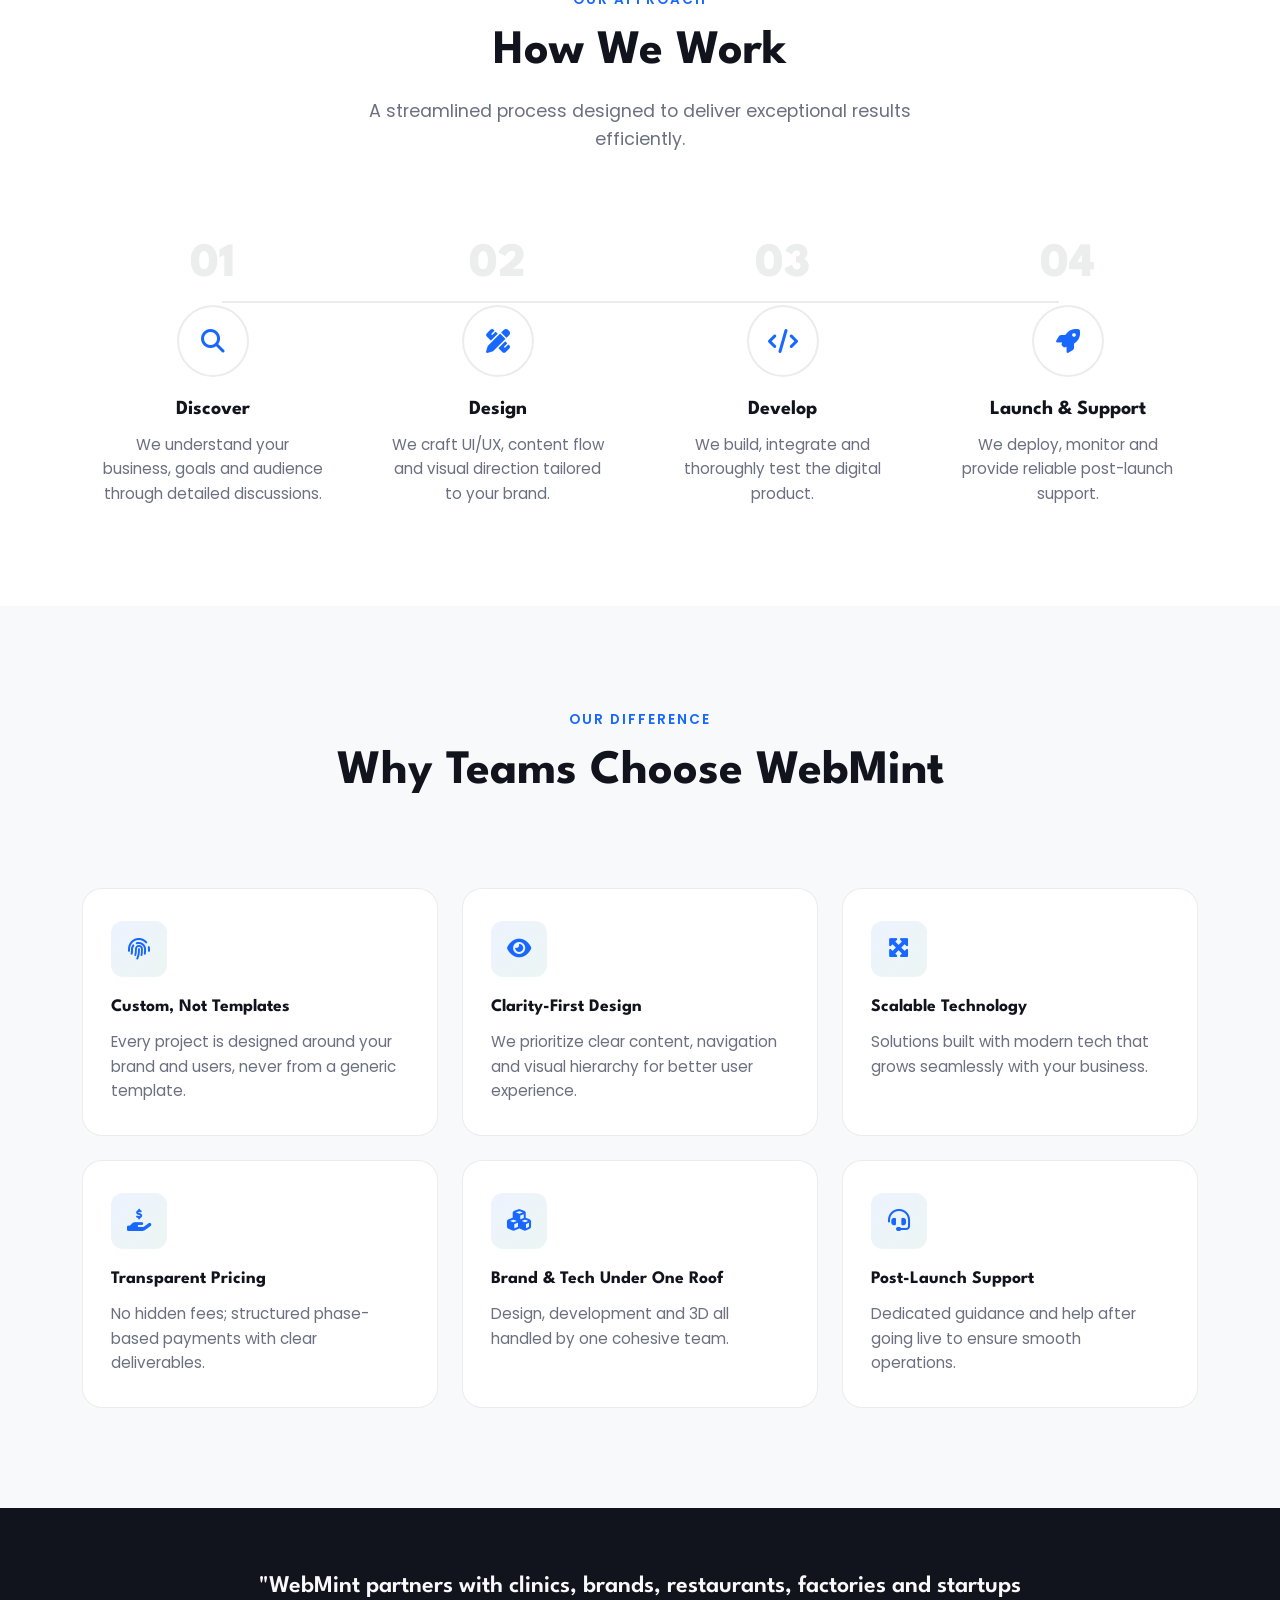
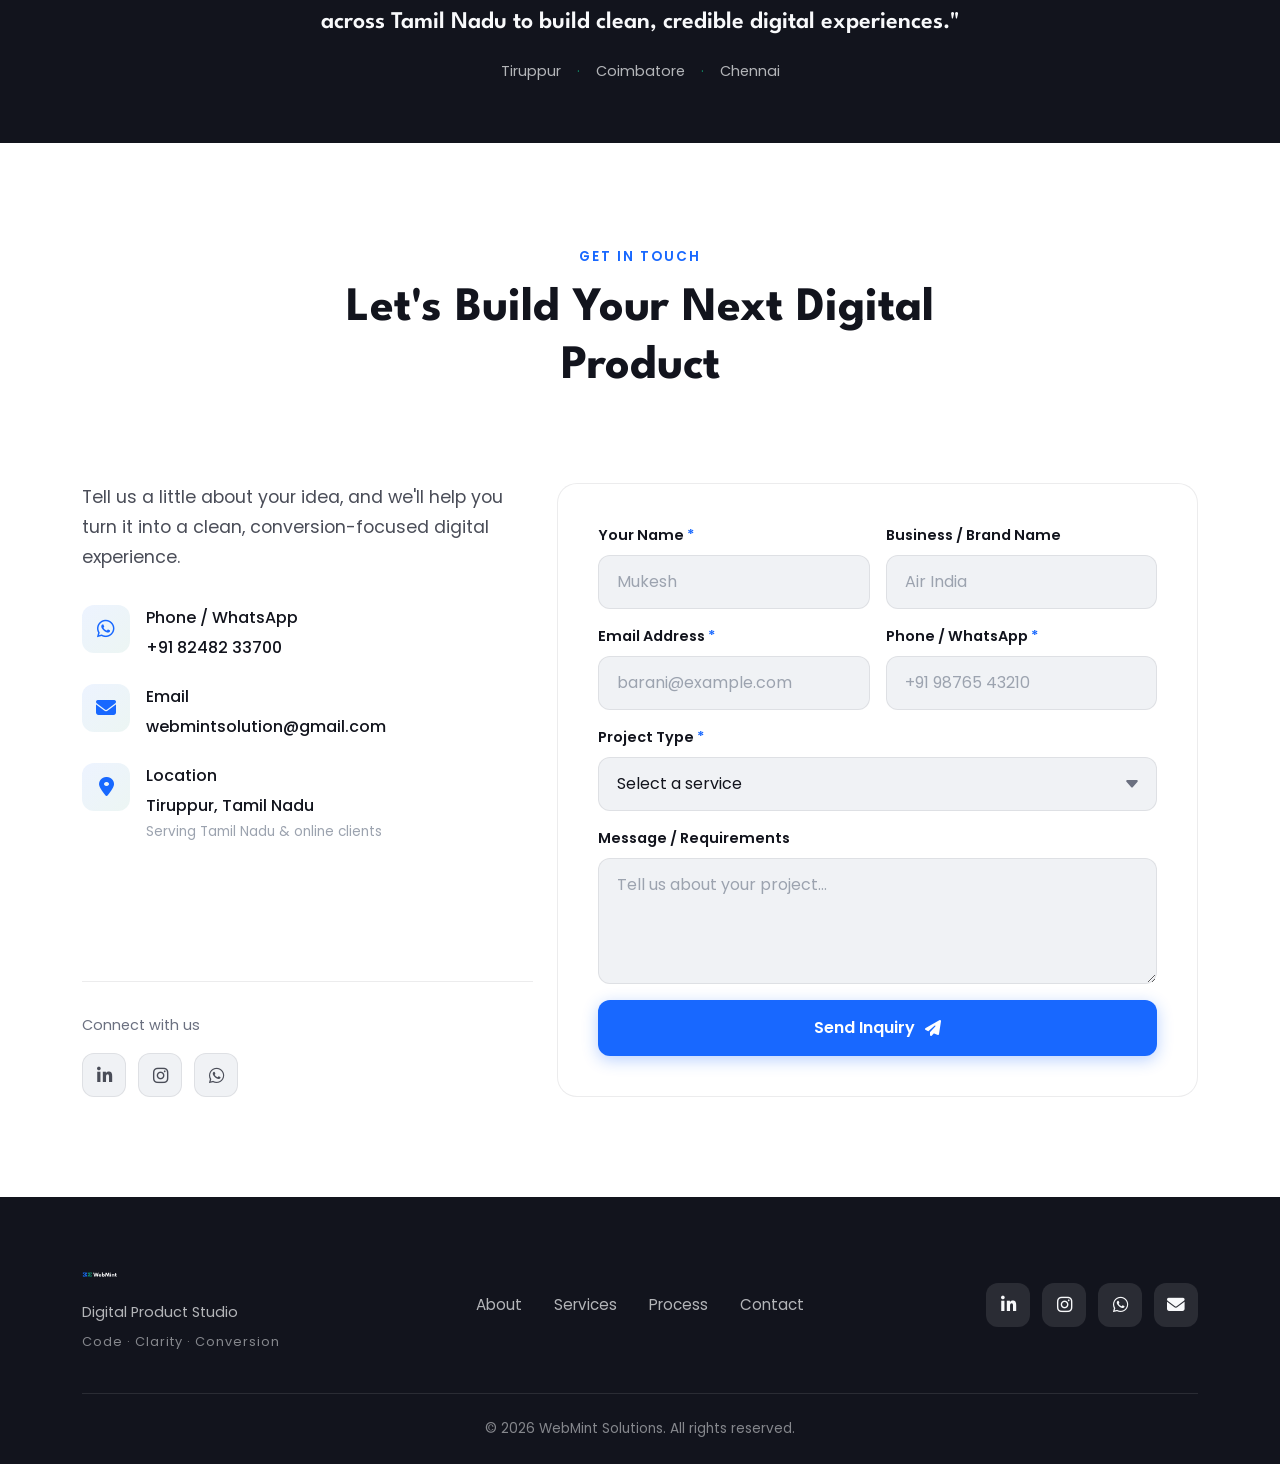
==== commit d662e7e6: "final" ====
--- a/index.html
+++ b/index.html
@@ -304,11 +304,26 @@
 <body>
     <!-- Preloader -->
 <!-- NEW VIDEO PRELOADER -->
-<div id="preloader">
+<!-- <div id="preloader">
   <video id="introVideo" autoplay muted playsinline preload="auto">
     <source src="assets/webmint-intro.mp4" type='video/mp4; codecs="hvc1"'>
     <source src="assets/webmint-intro-avc.mp4"  type="video/mp4">
   </video>
+</div> -->
+
+<!-- WebMint Intro Preloader -->
+<div id="preloader" style="
+  position:fixed; inset:0; z-index:99999;
+  background:#12141d;
+  display:flex; align-items:center; justify-content:center;
+  overflow:hidden;
+">
+  <iframe 
+    id="introFrame"
+    src="webmint-intro.html"
+    style="border:none; width:100vw; height:100vh; display:block;"
+    scrolling="no"
+  ></iframe>
 </div>
 
     <!-- Theme Toggle -->
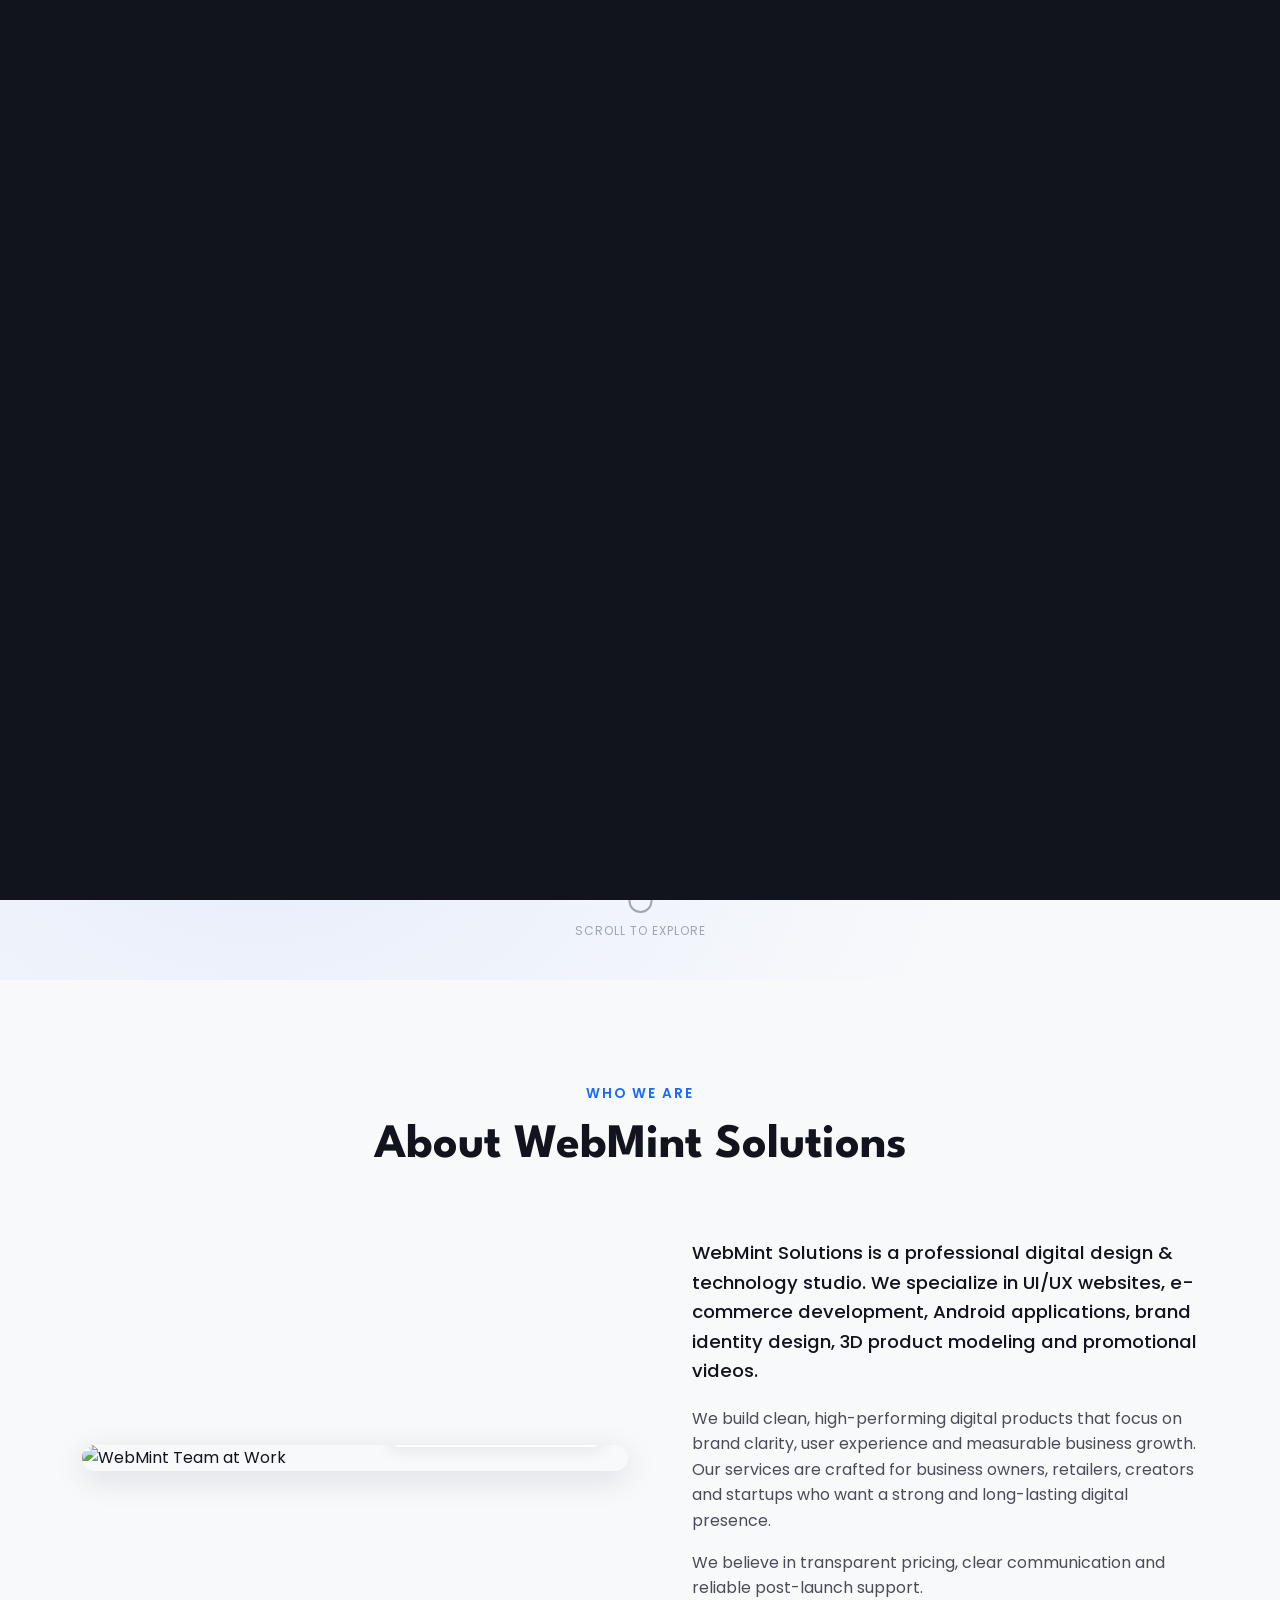
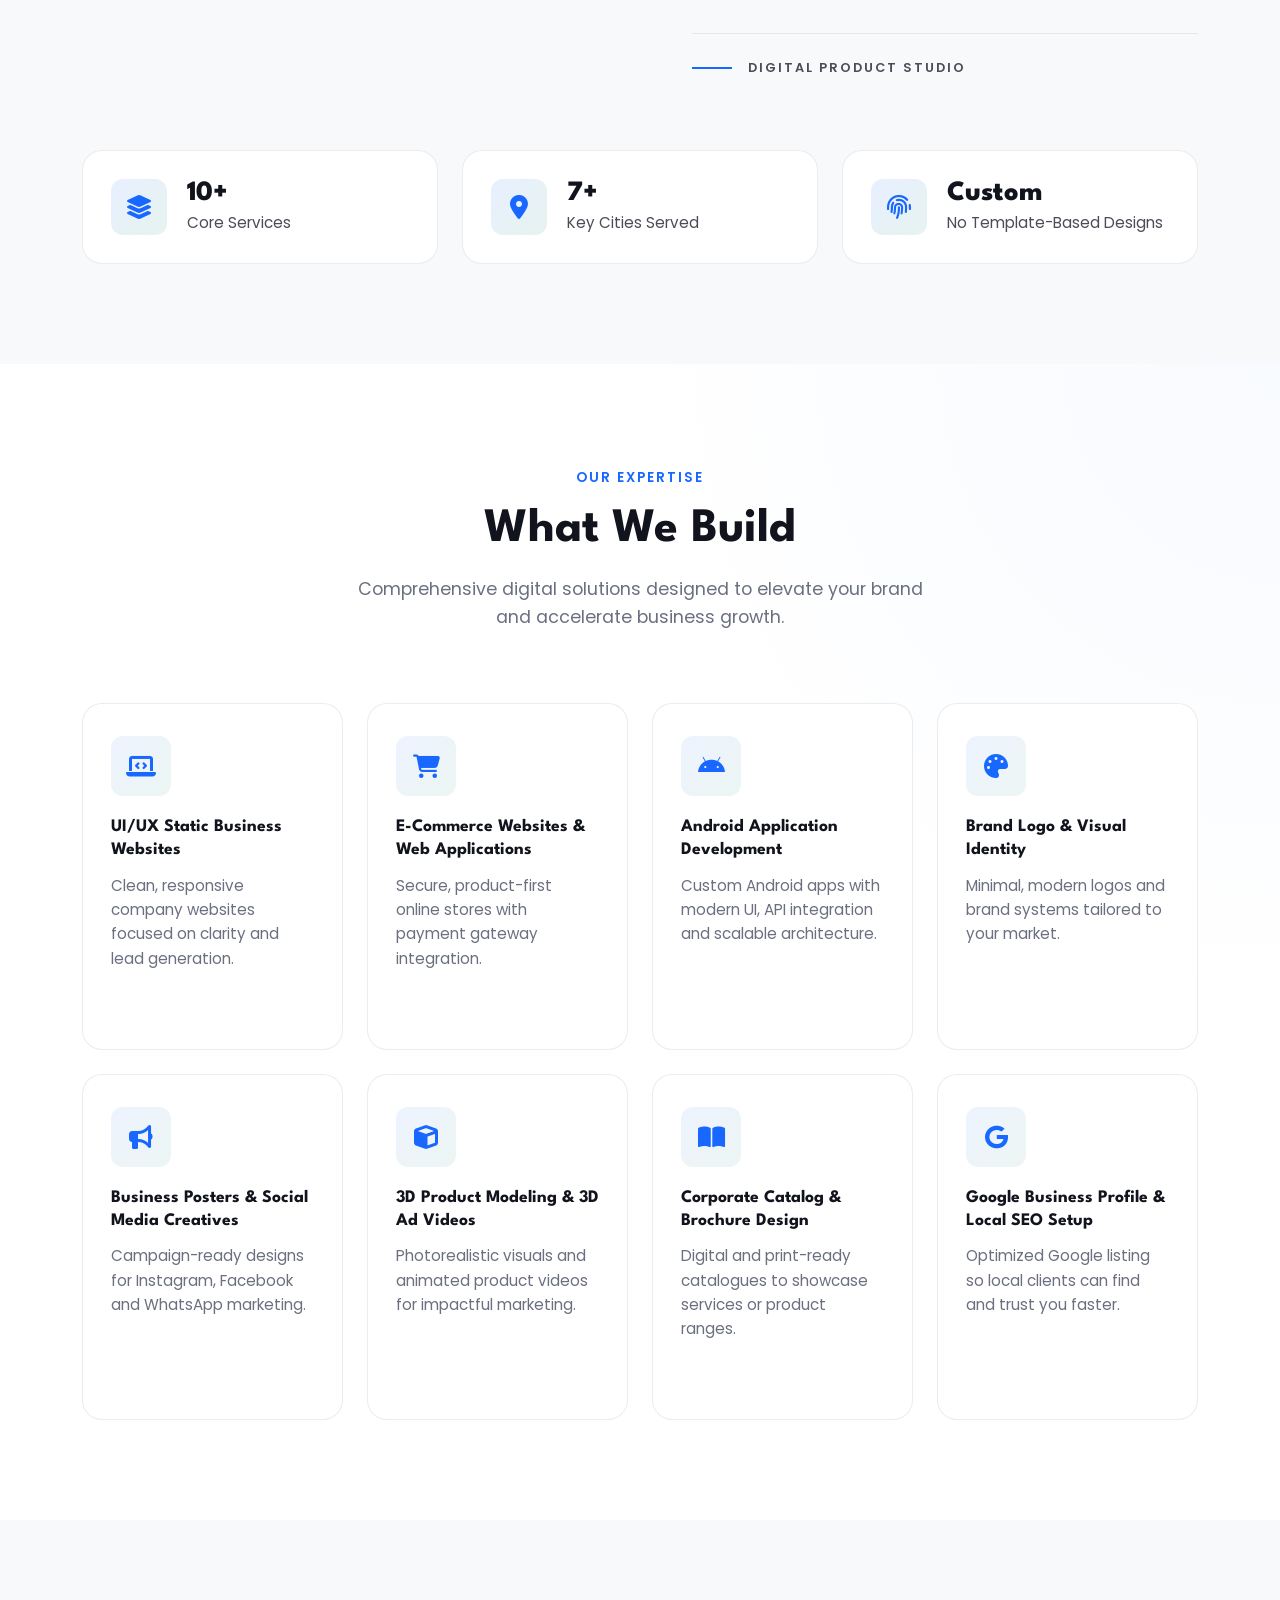
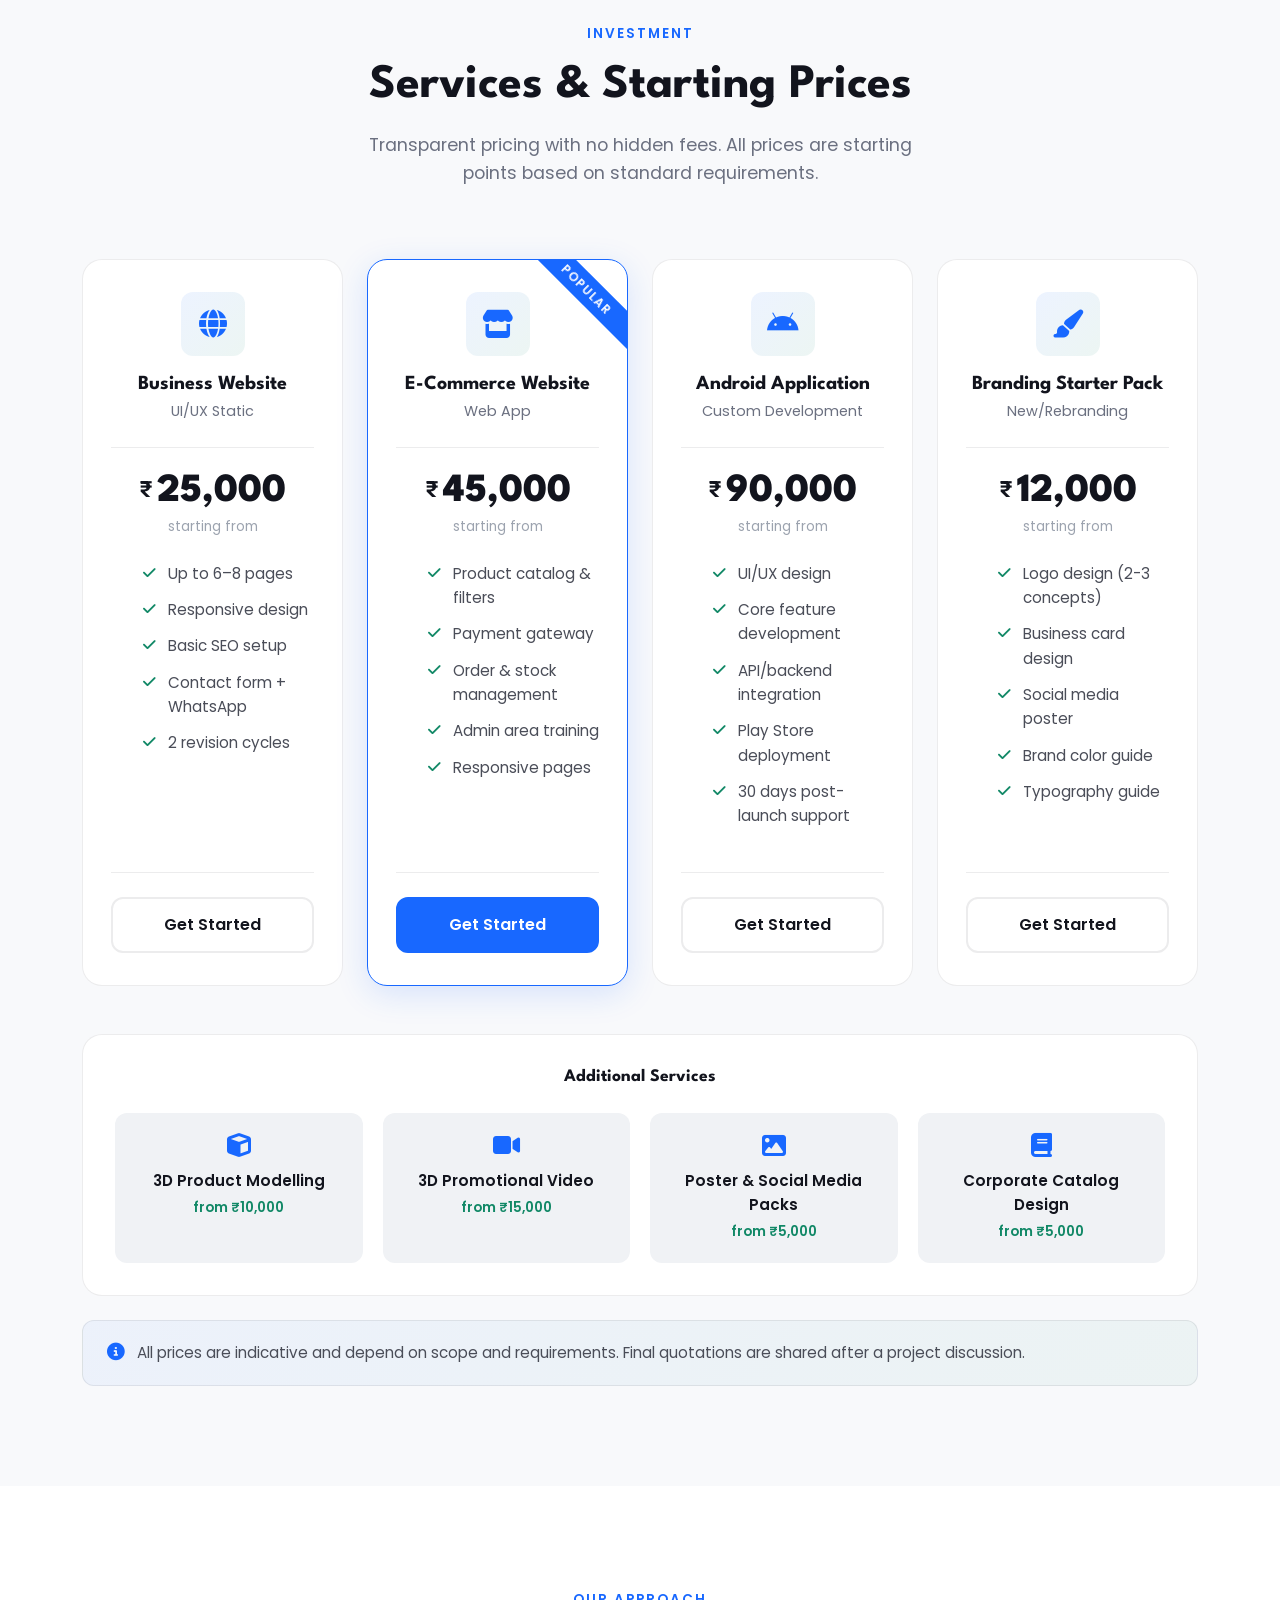
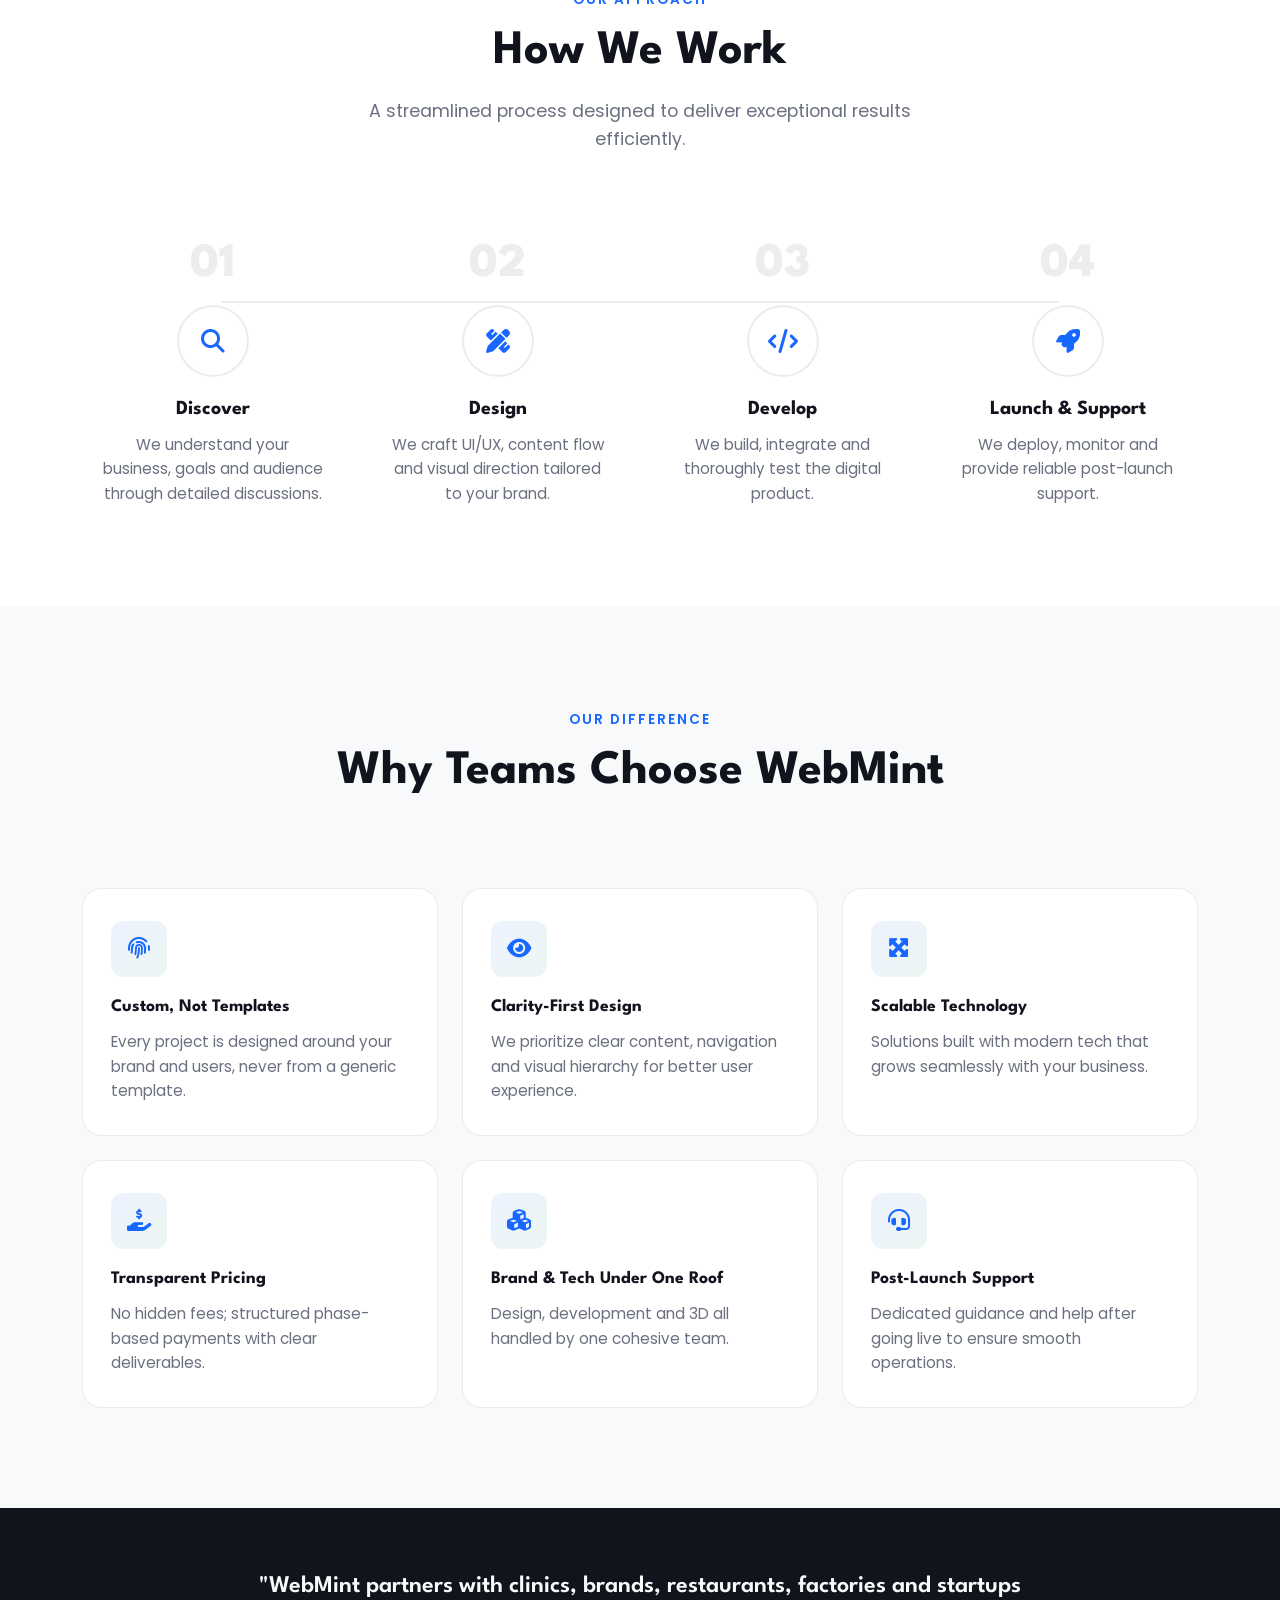
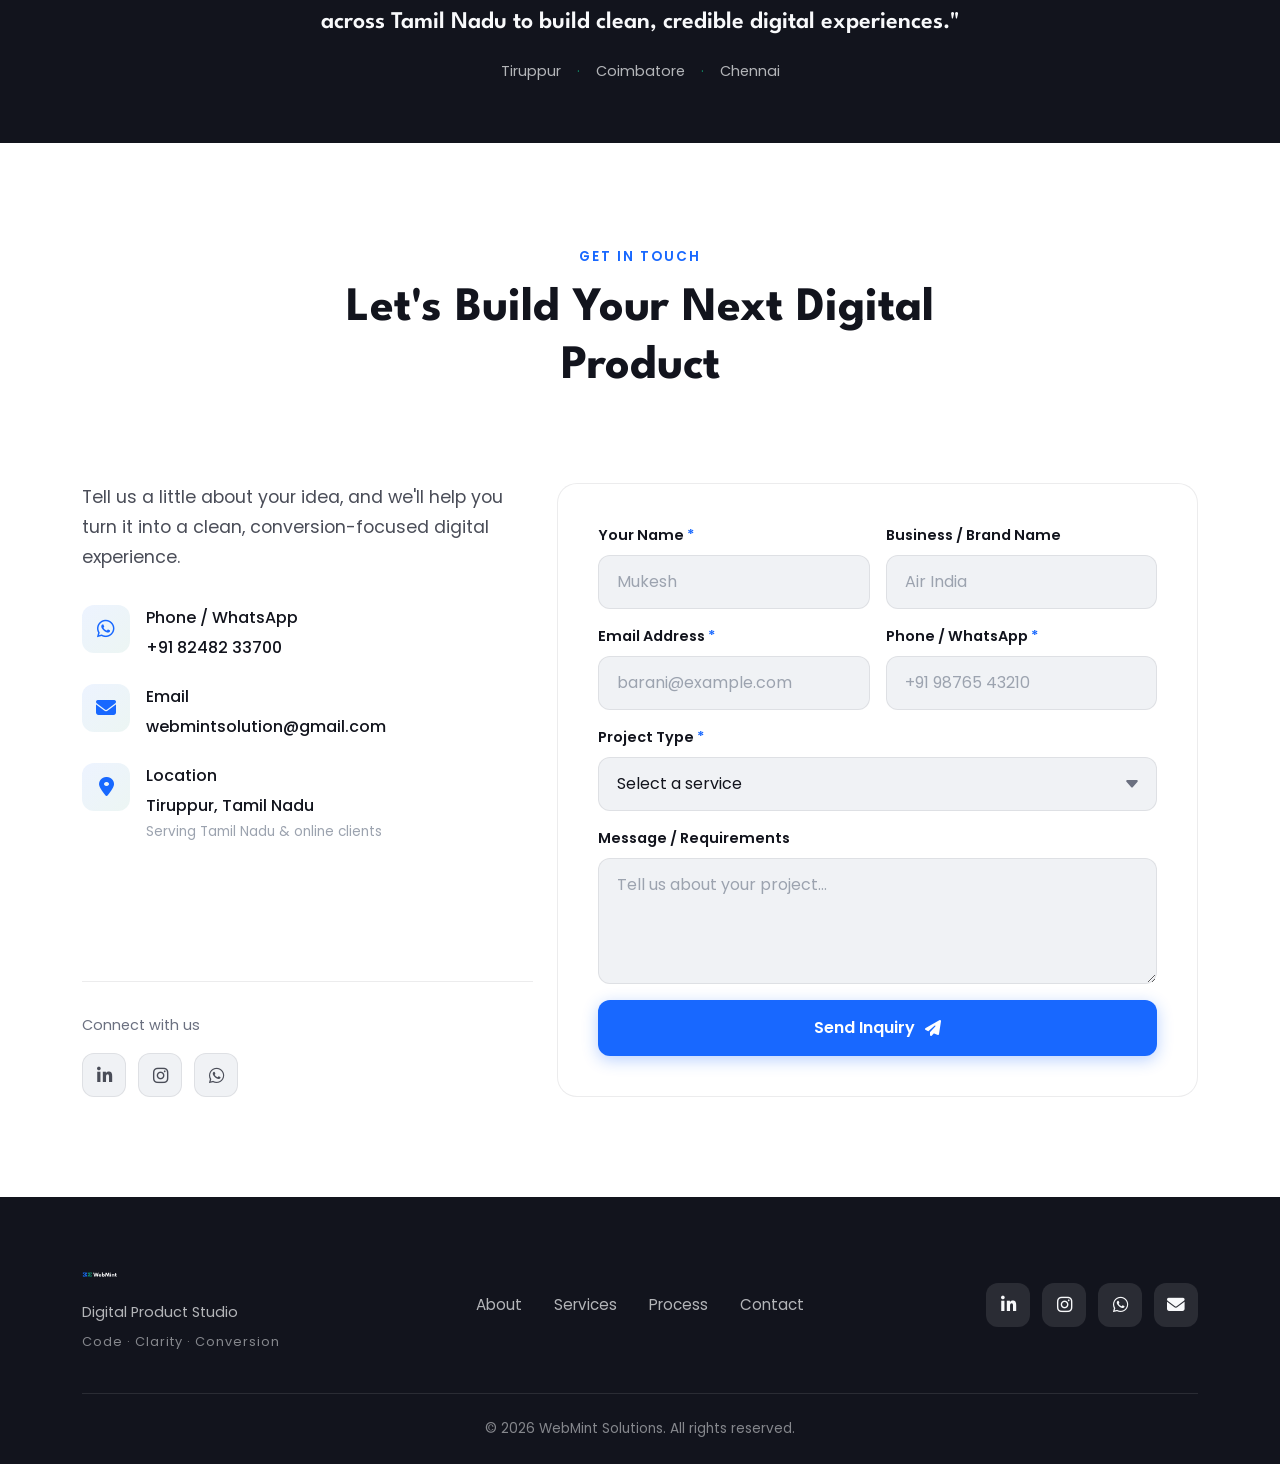
==== commit e50872bc: "finale" ====
--- a/index.html
+++ b/index.html
@@ -304,26 +304,11 @@
 <body>
     <!-- Preloader -->
 <!-- NEW VIDEO PRELOADER -->
-<!-- <div id="preloader">
+<div id="preloader">
   <video id="introVideo" autoplay muted playsinline preload="auto">
     <source src="assets/webmint-intro.mp4" type='video/mp4; codecs="hvc1"'>
     <source src="assets/webmint-intro-avc.mp4"  type="video/mp4">
   </video>
-</div> -->
-
-<!-- WebMint Intro Preloader -->
-<div id="preloader" style="
-  position:fixed; inset:0; z-index:99999;
-  background:#12141d;
-  display:flex; align-items:center; justify-content:center;
-  overflow:hidden;
-">
-  <iframe 
-    id="introFrame"
-    src="webmint-intro.html"
-    style="border:none; width:100vw; height:100vh; display:block;"
-    scrolling="no"
-  ></iframe>
 </div>
 
     <!-- Theme Toggle -->
